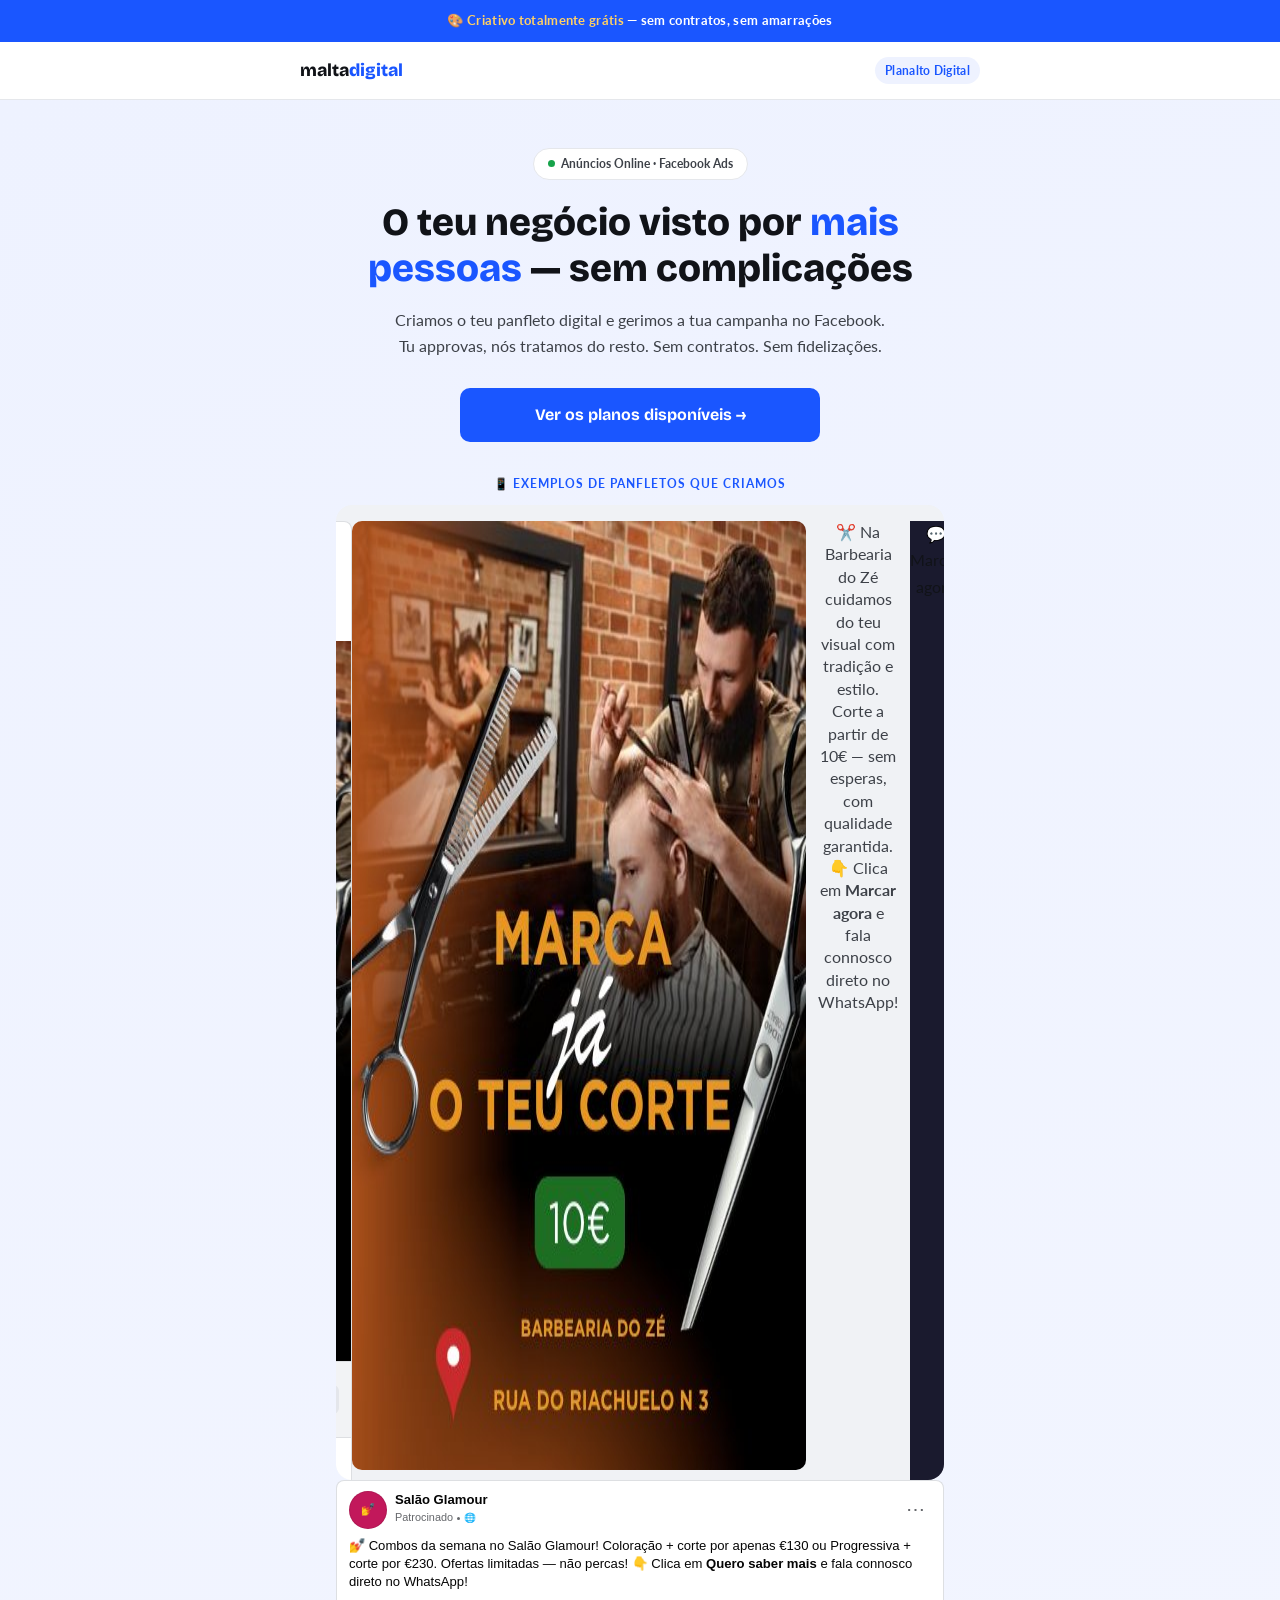
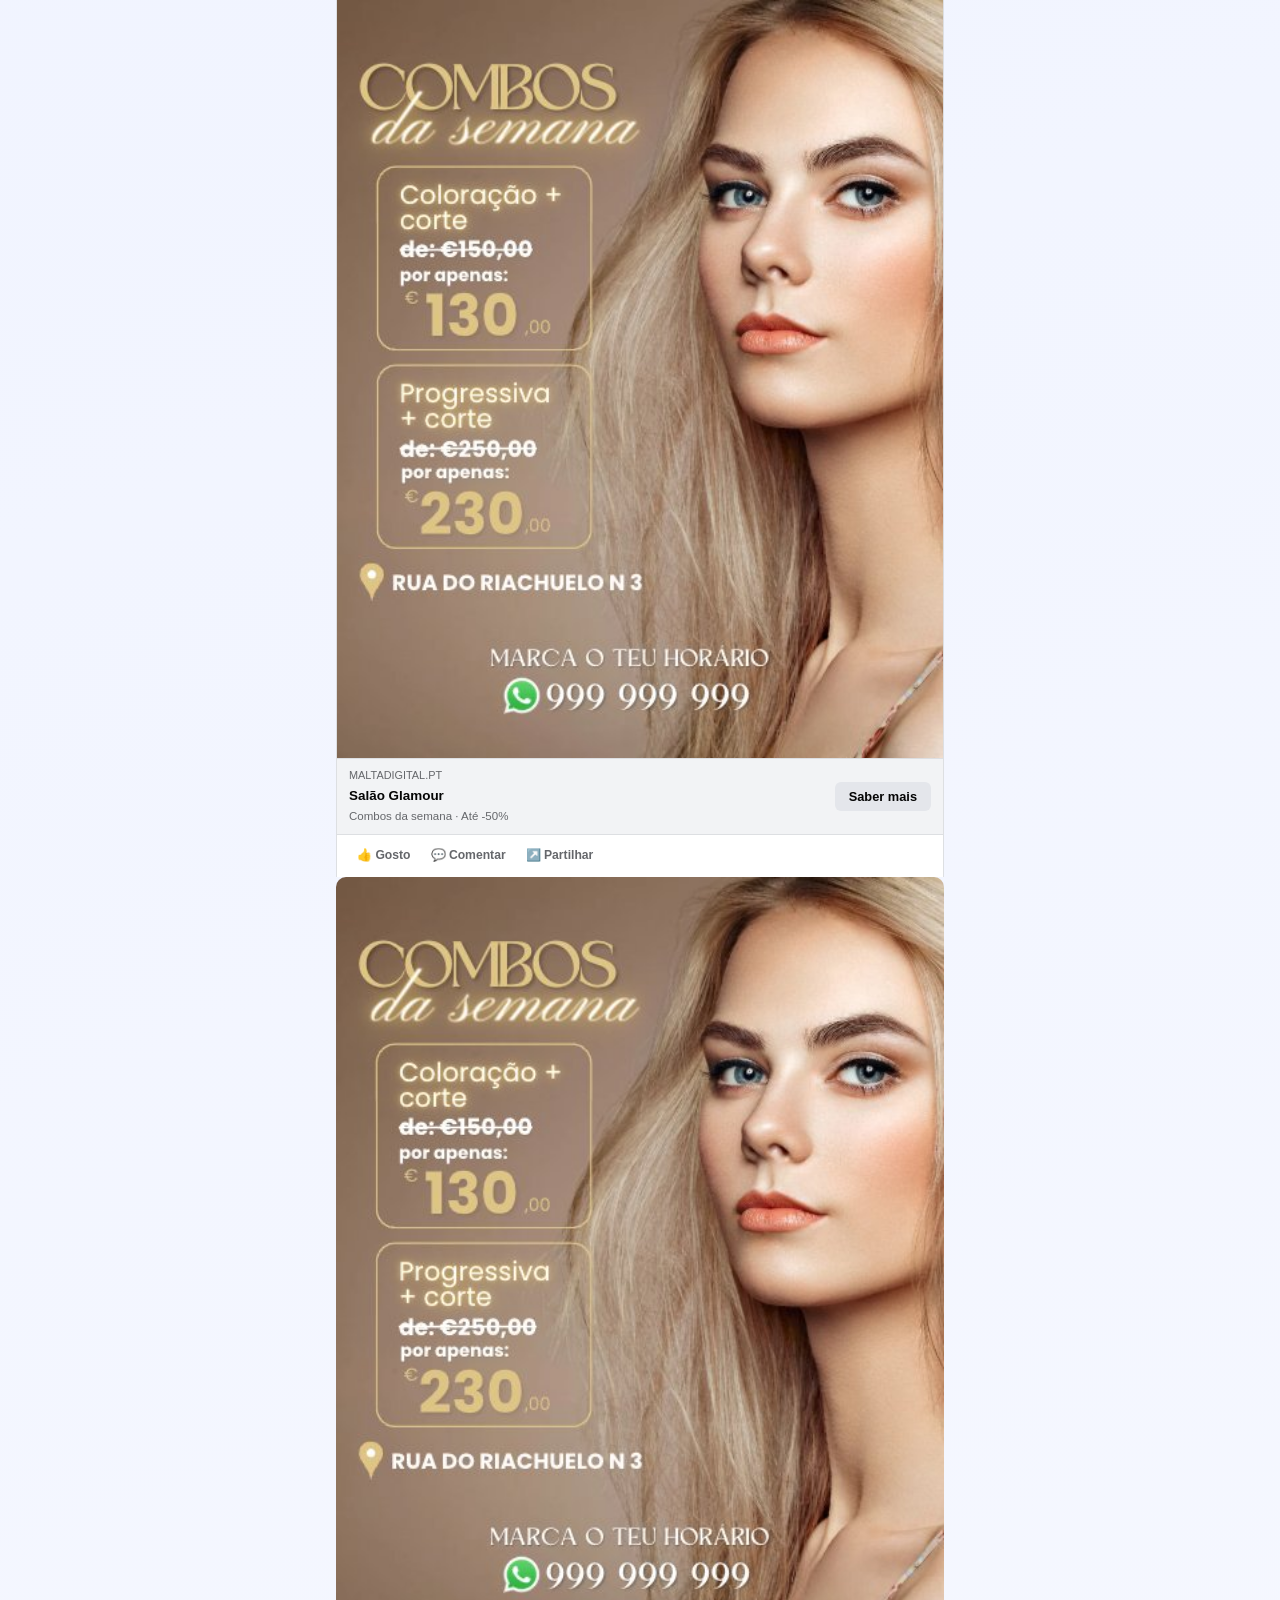
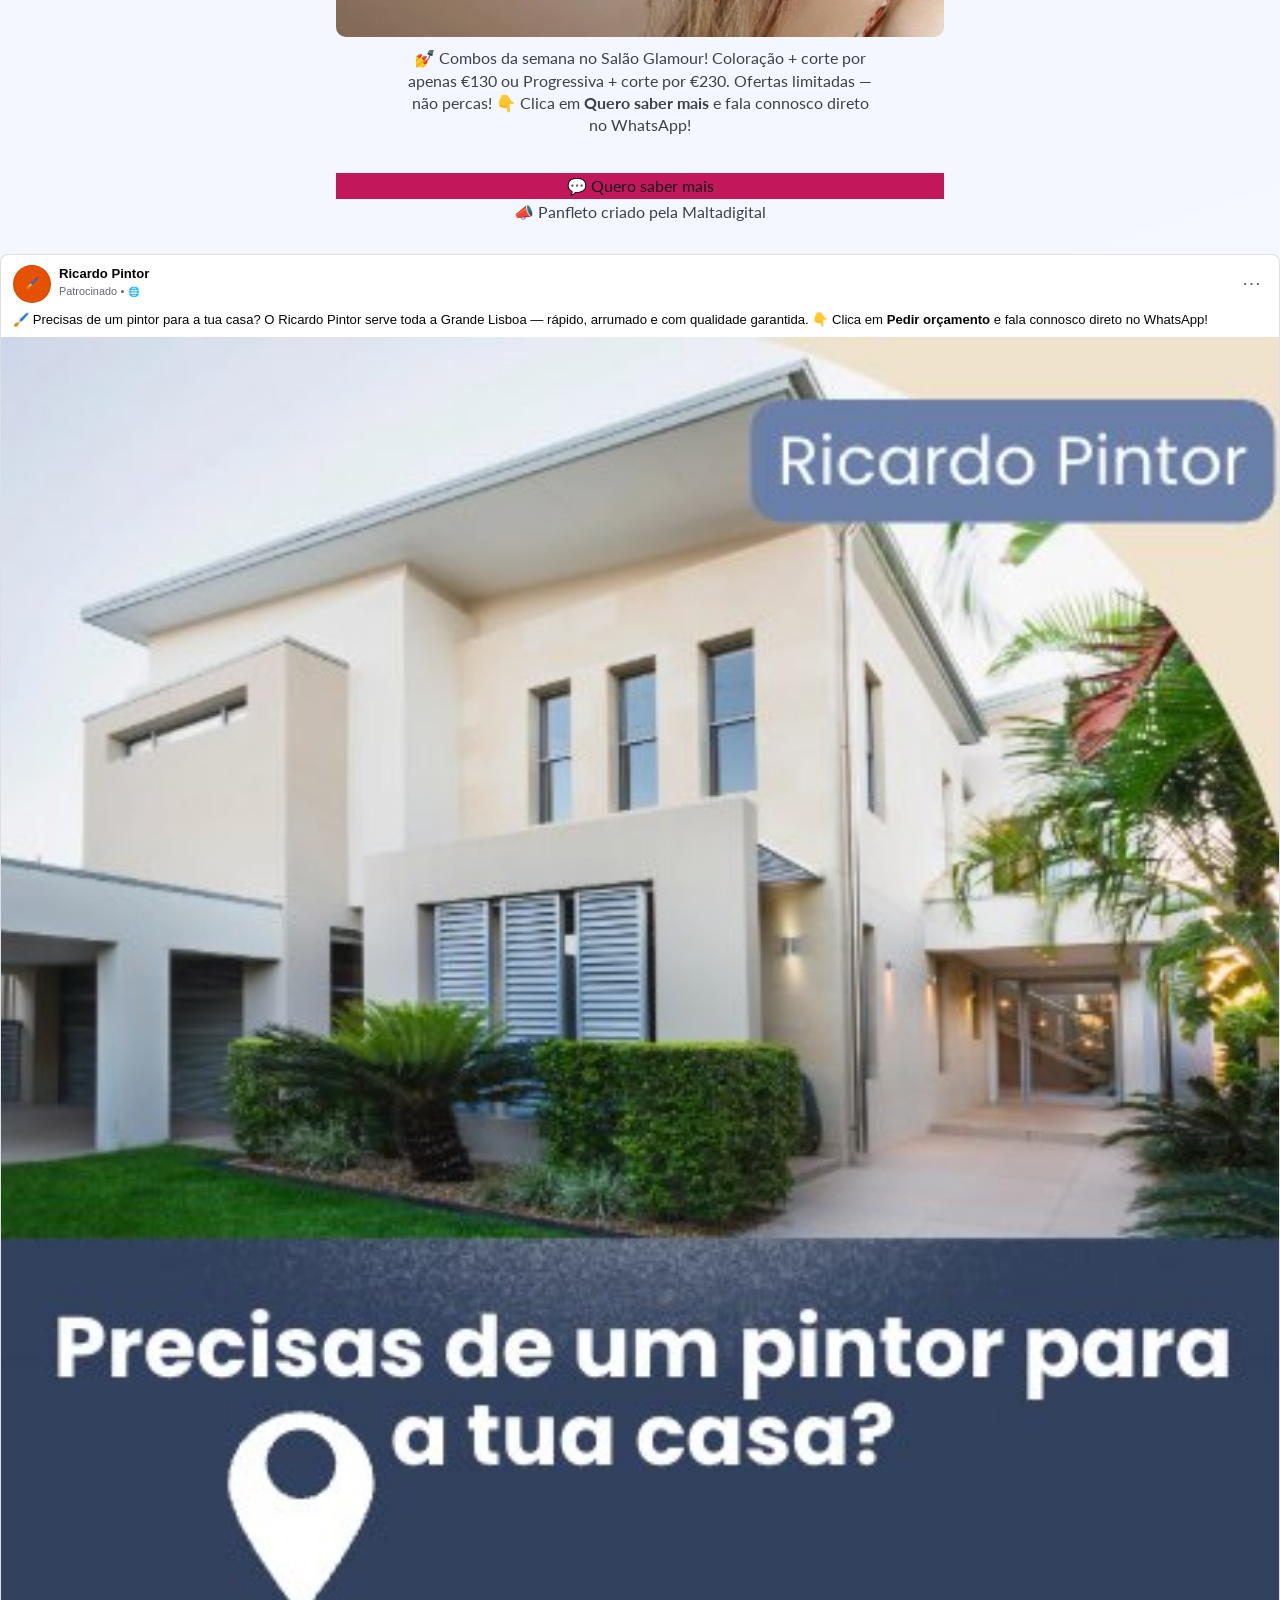
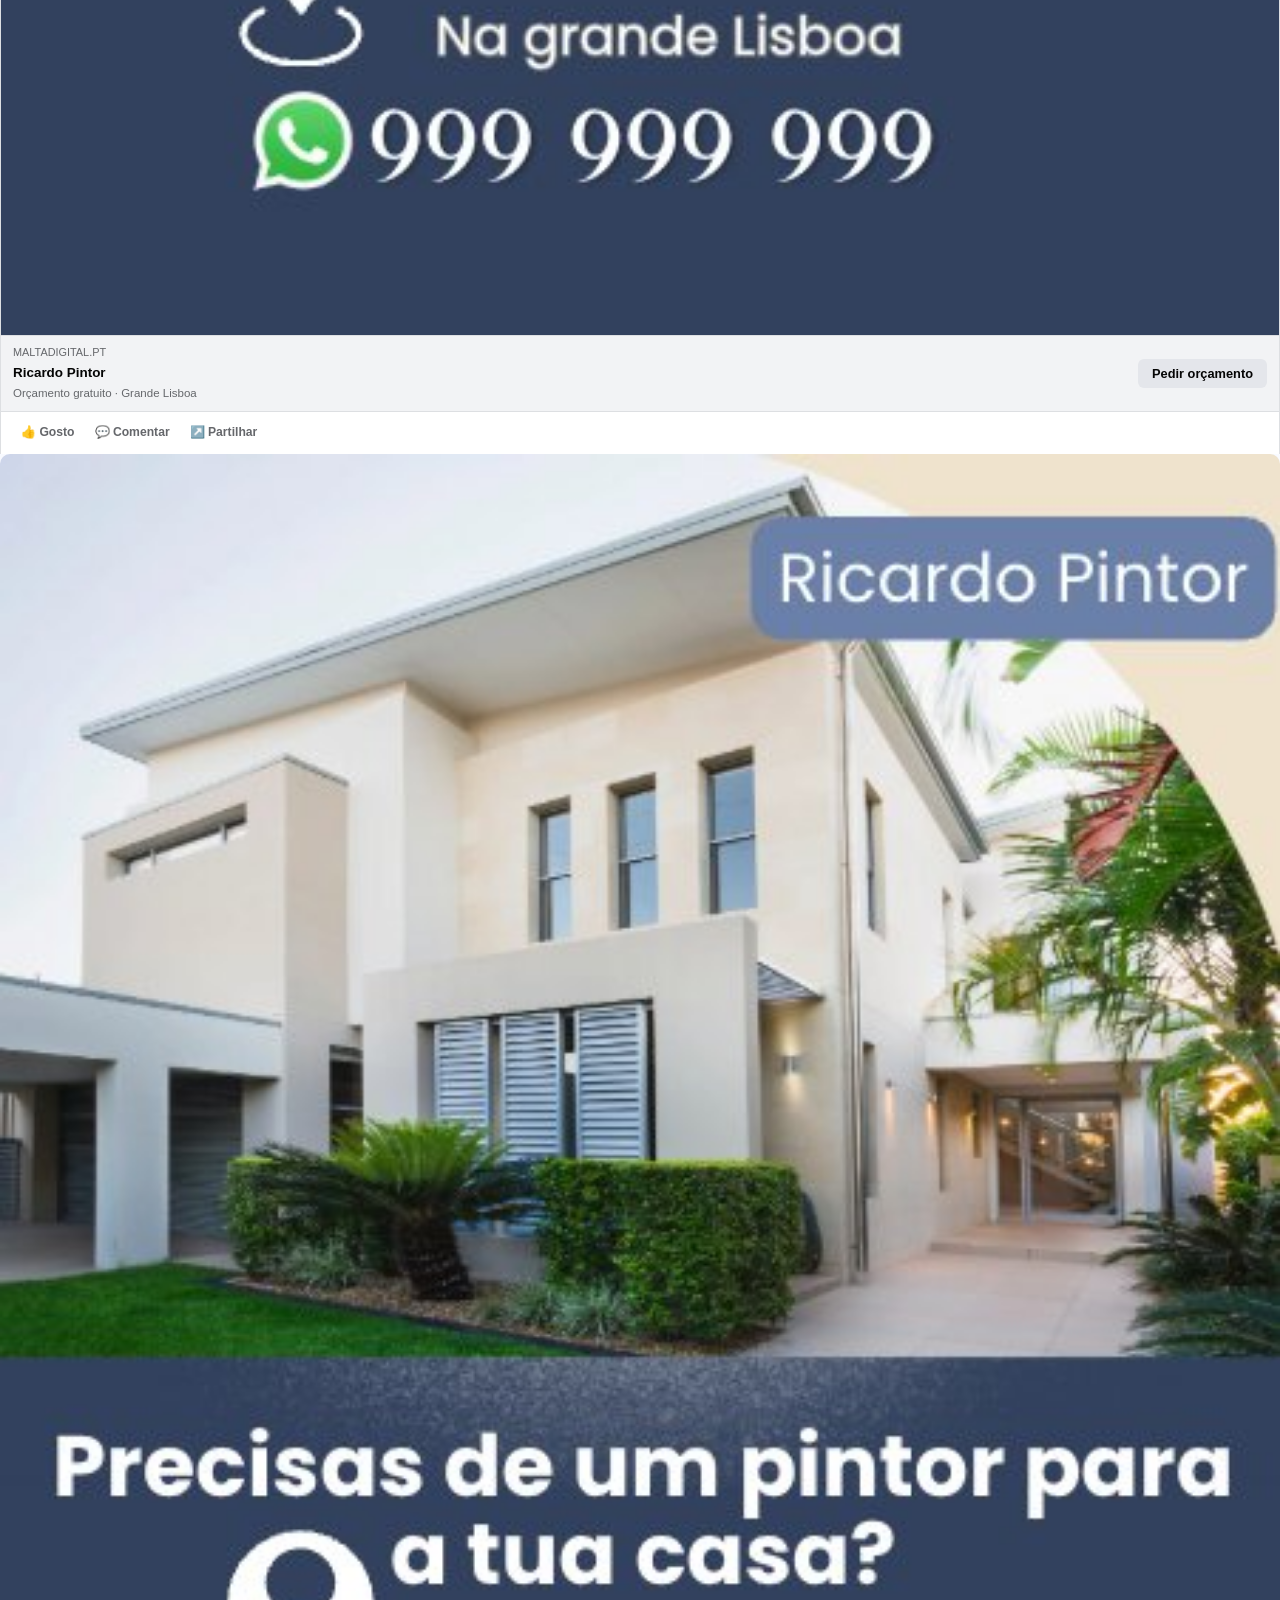
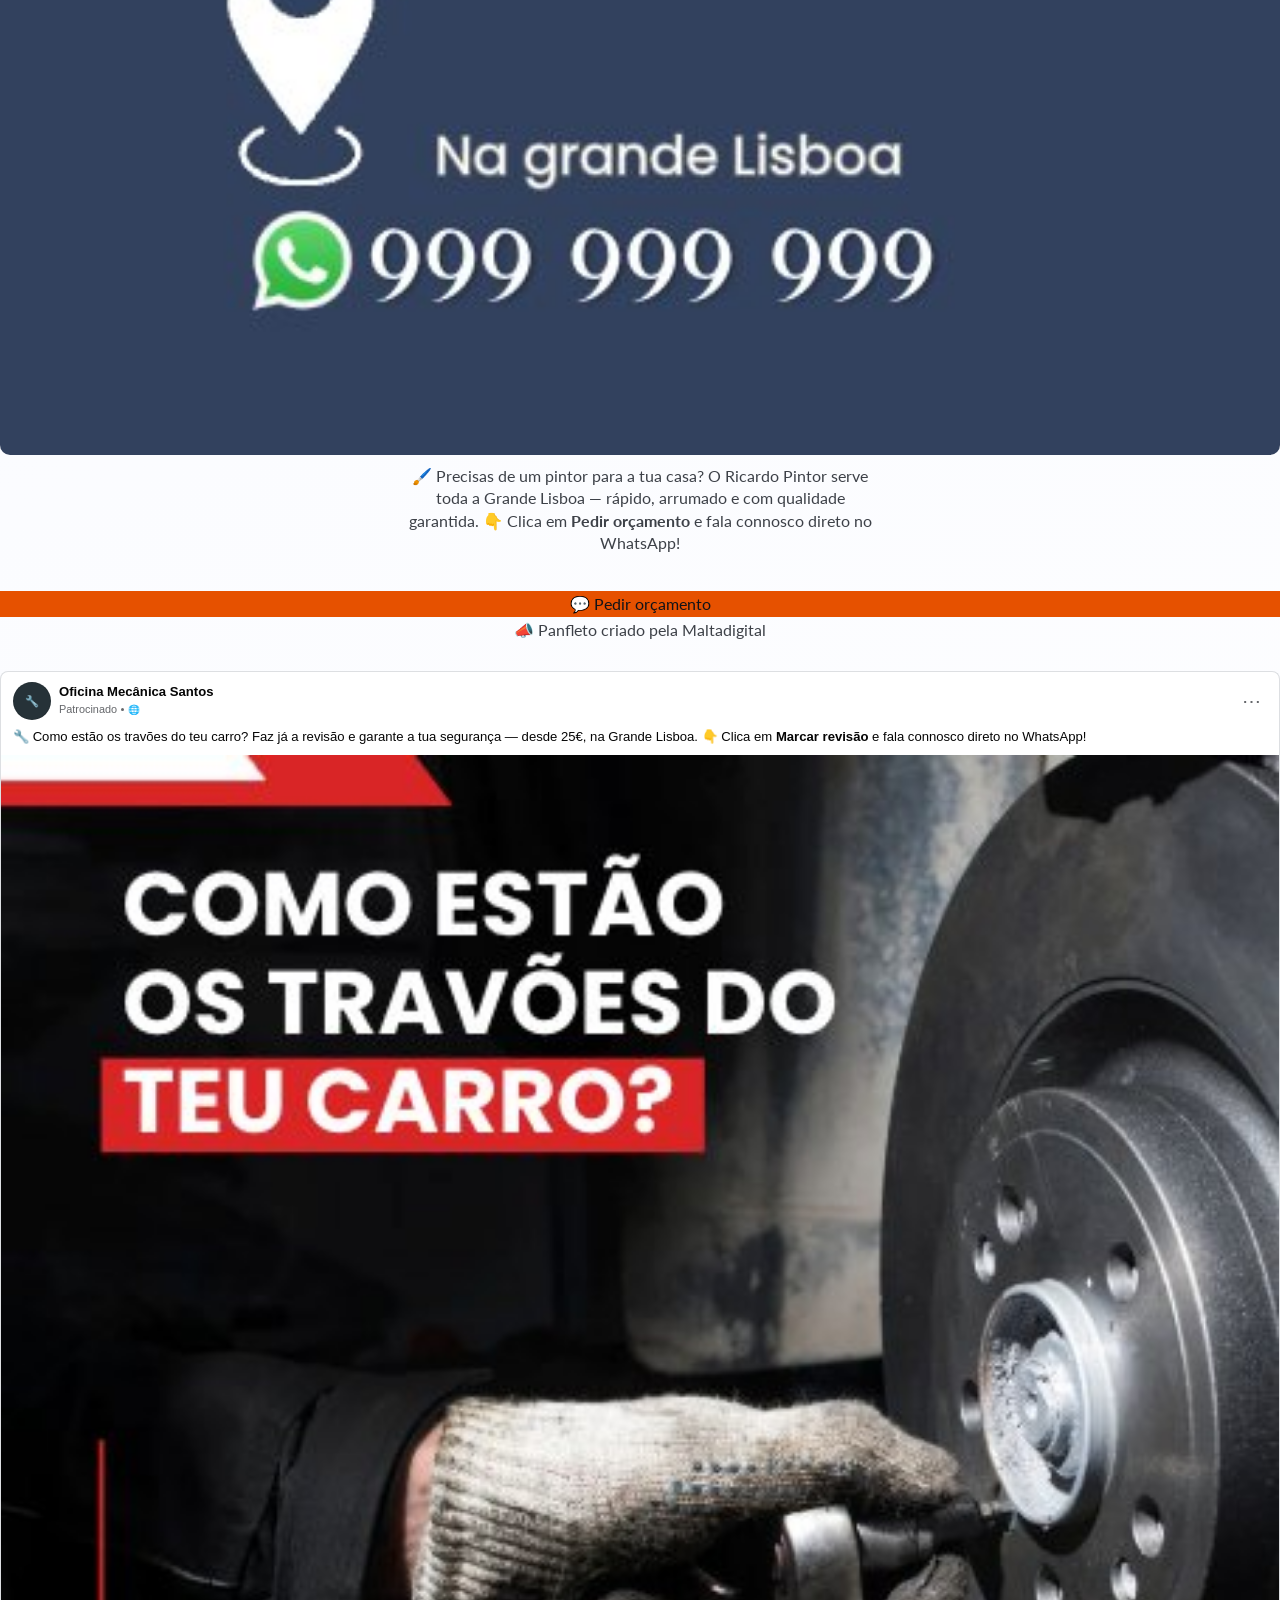
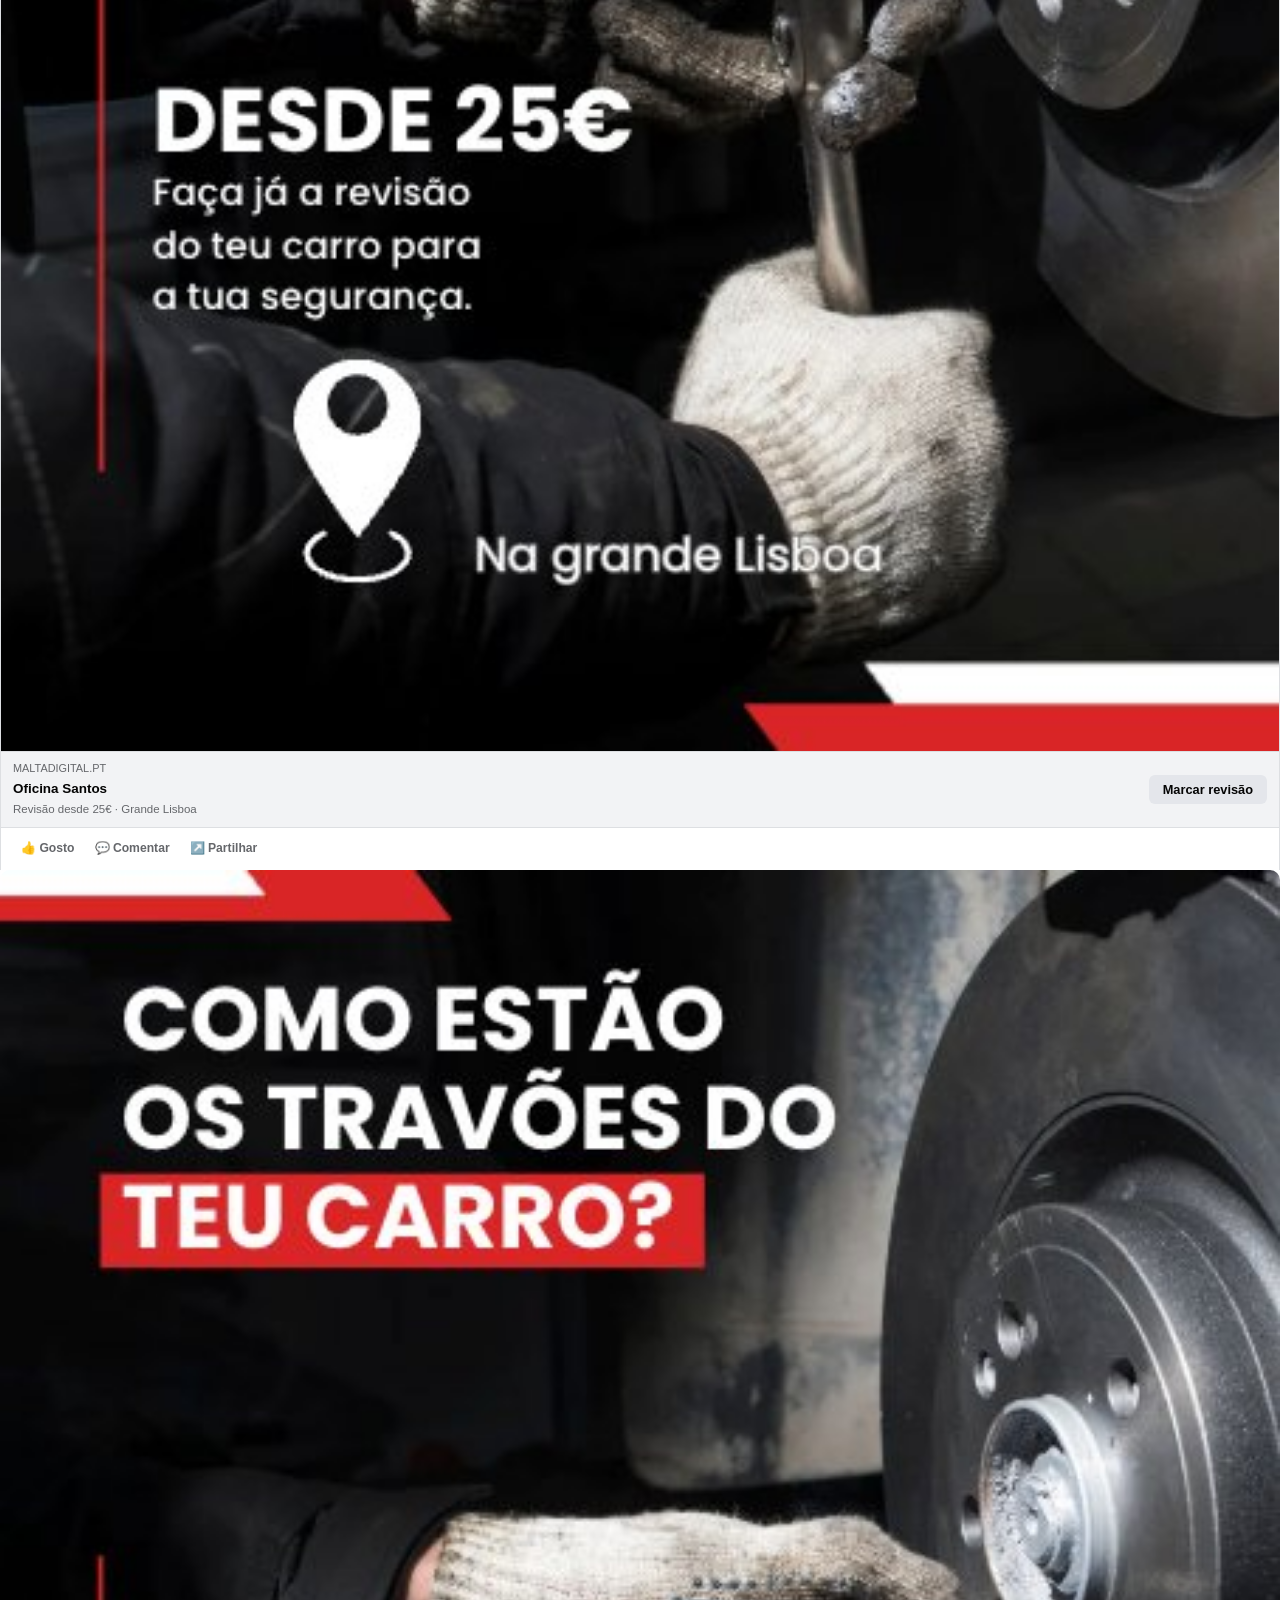
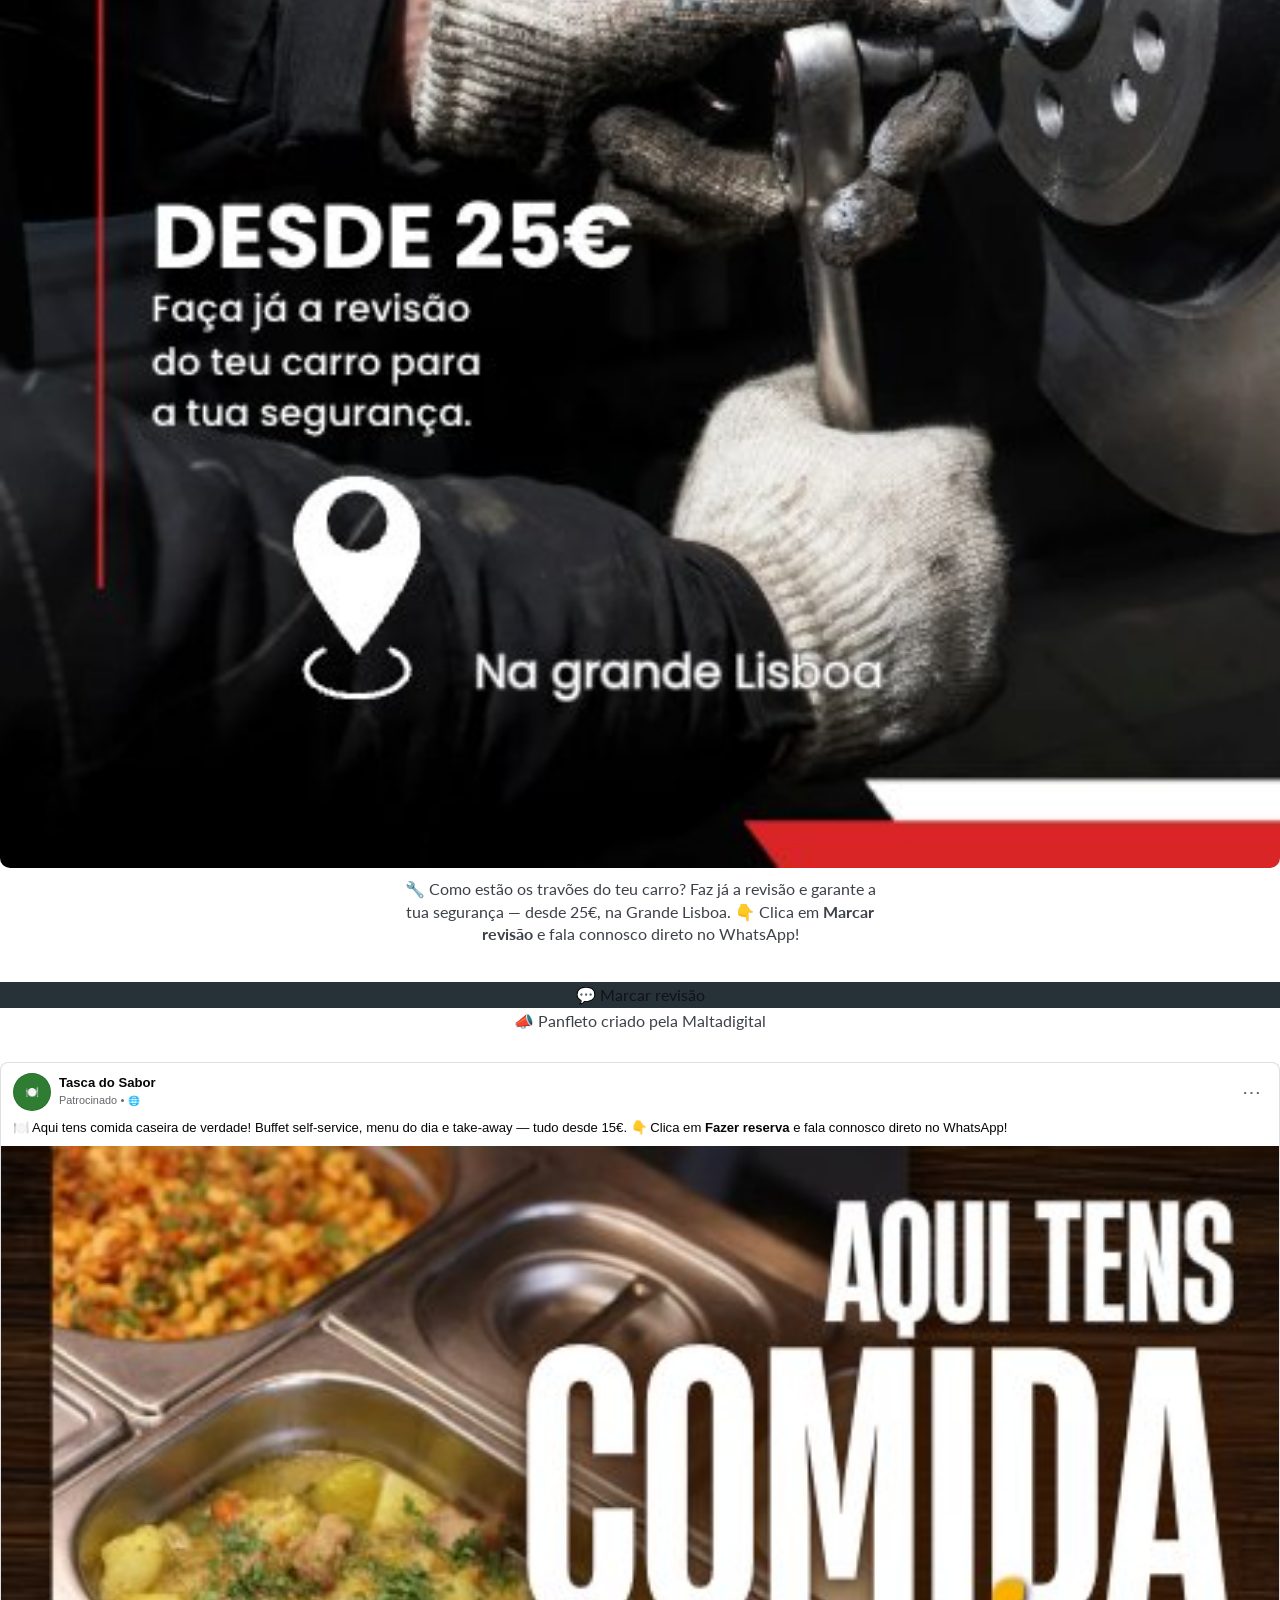
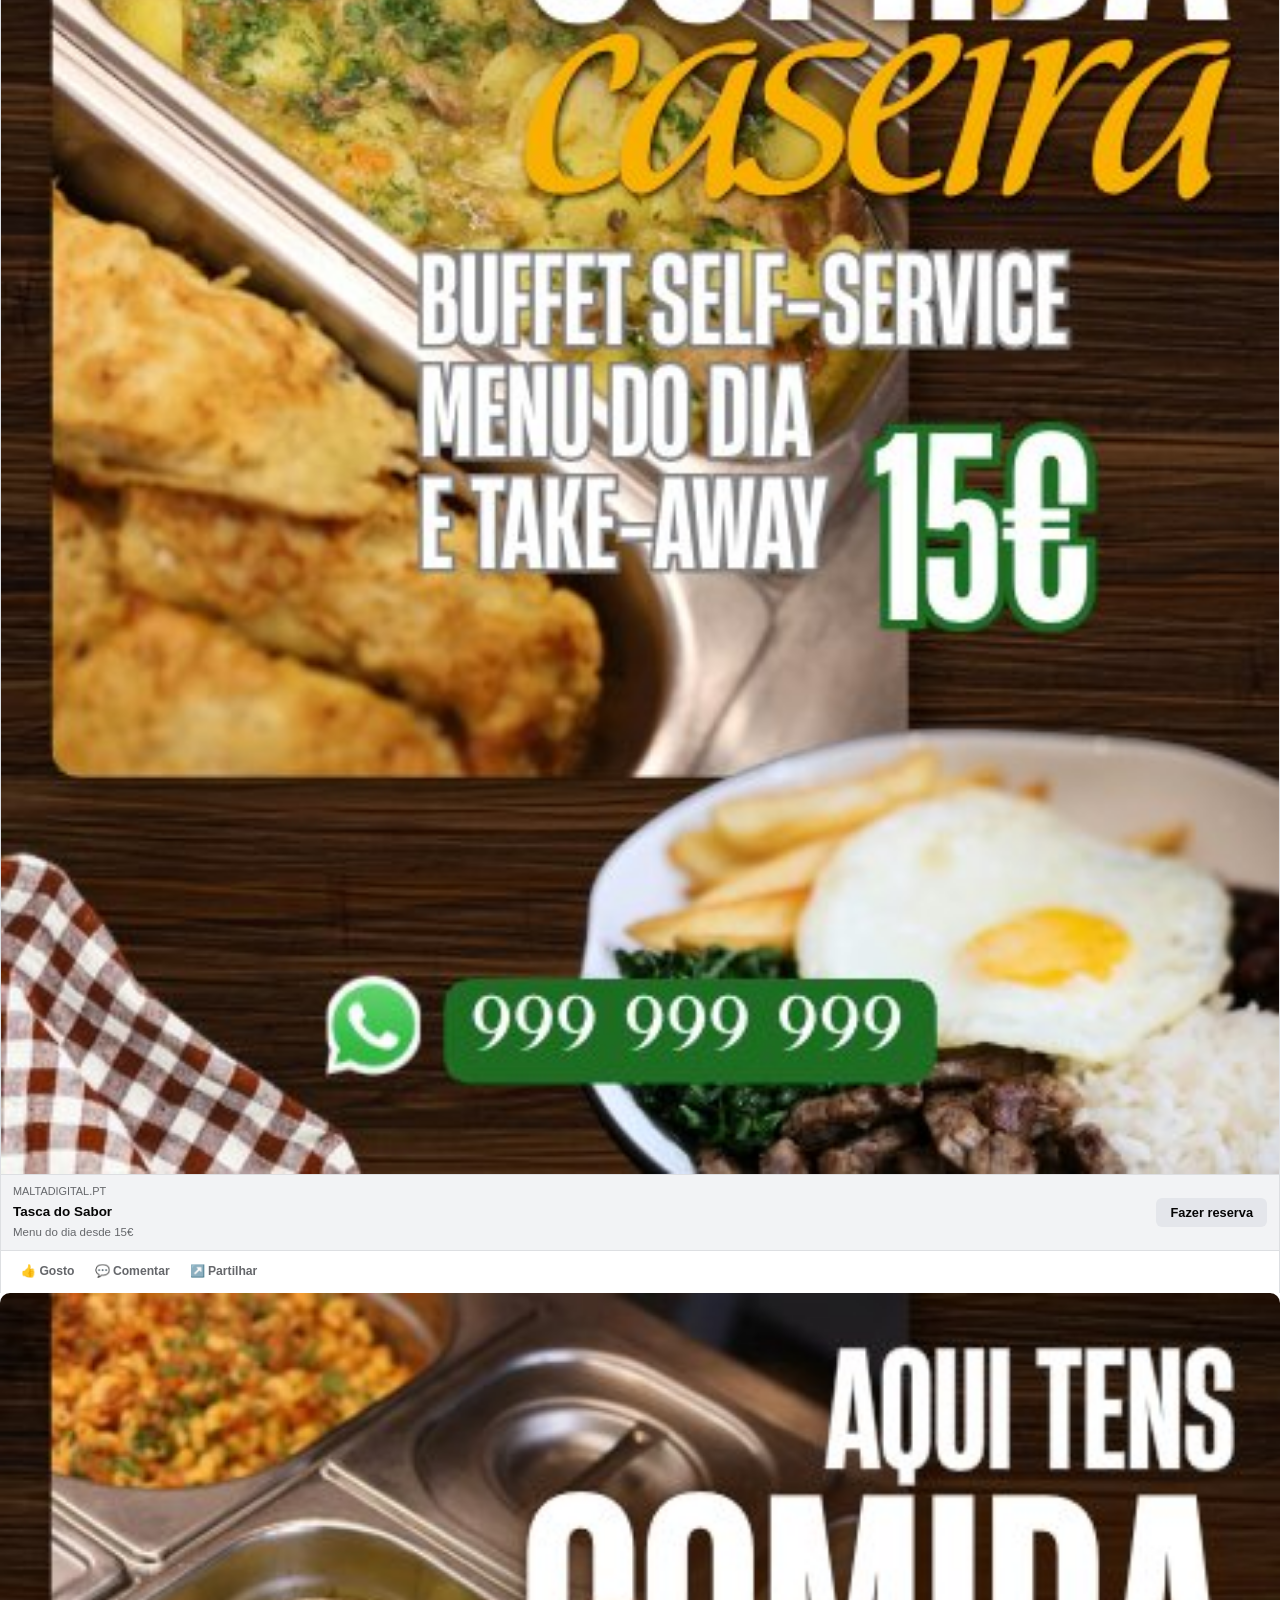
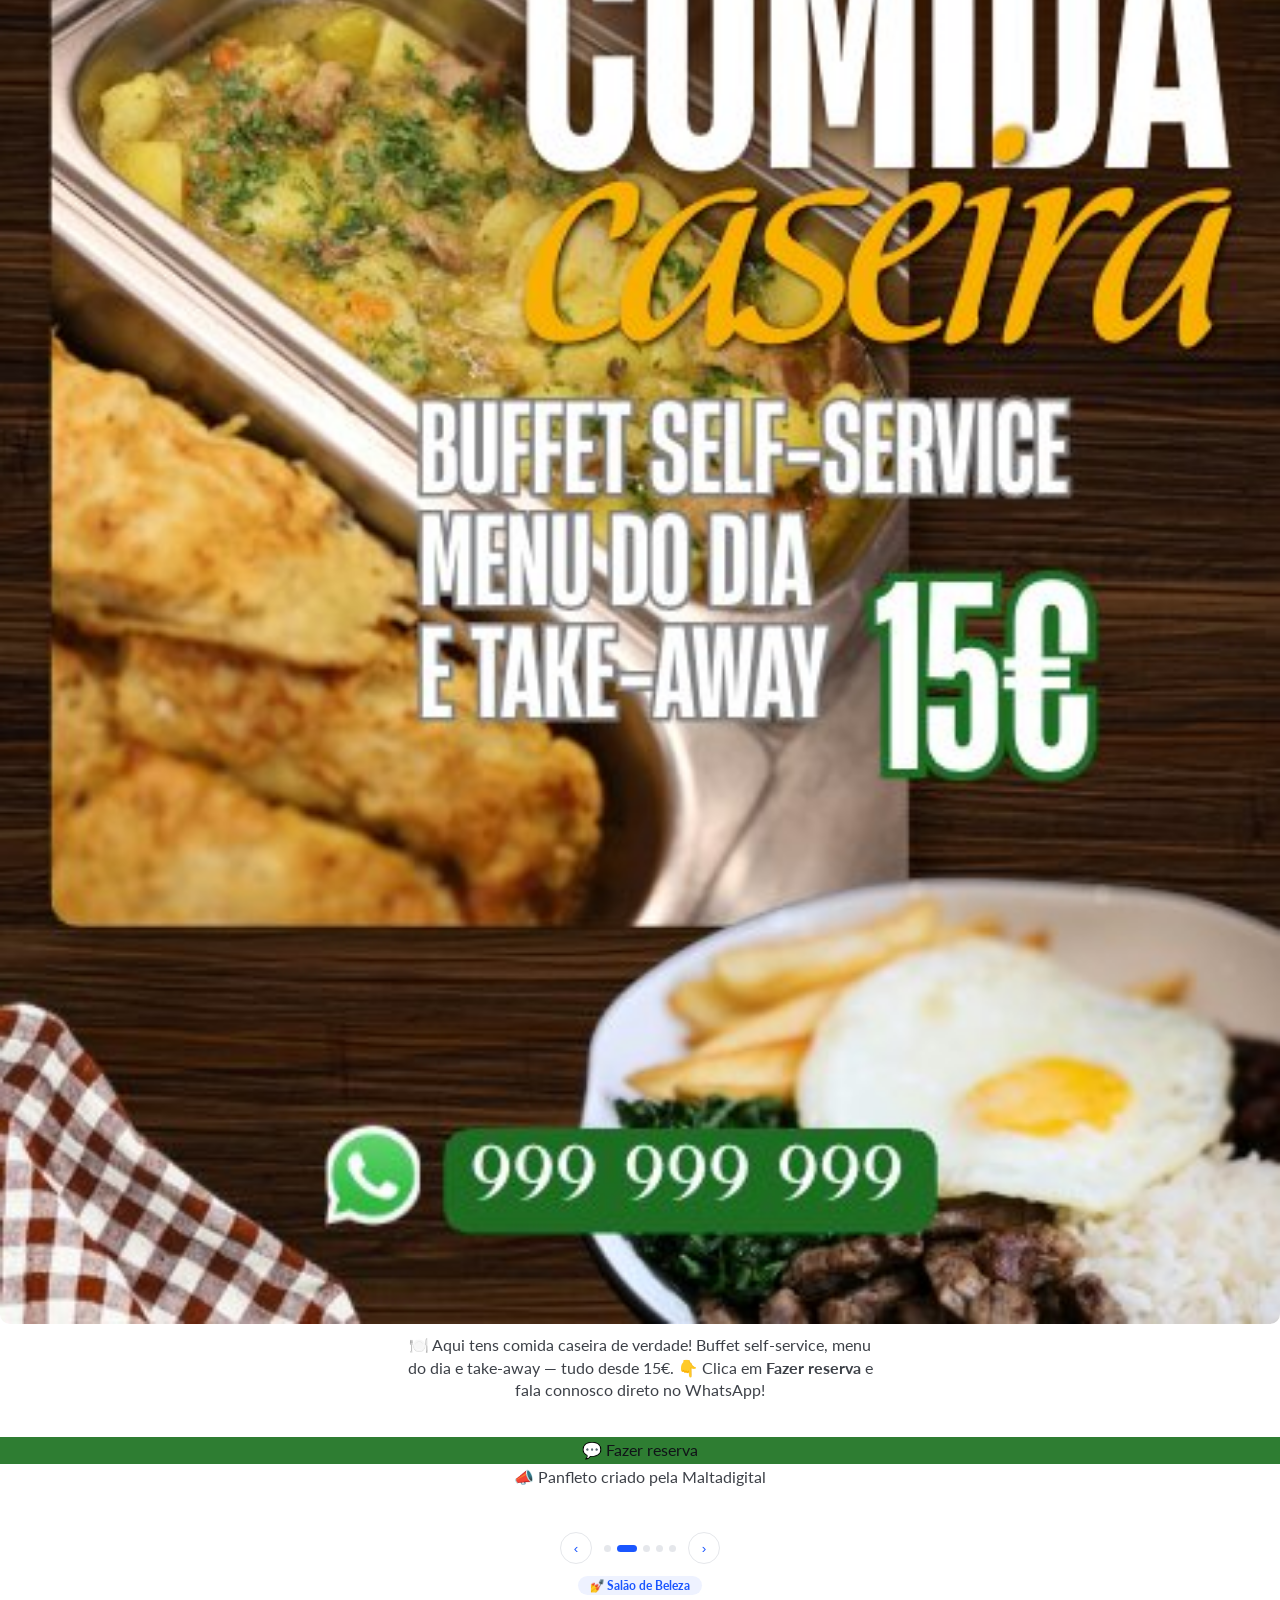
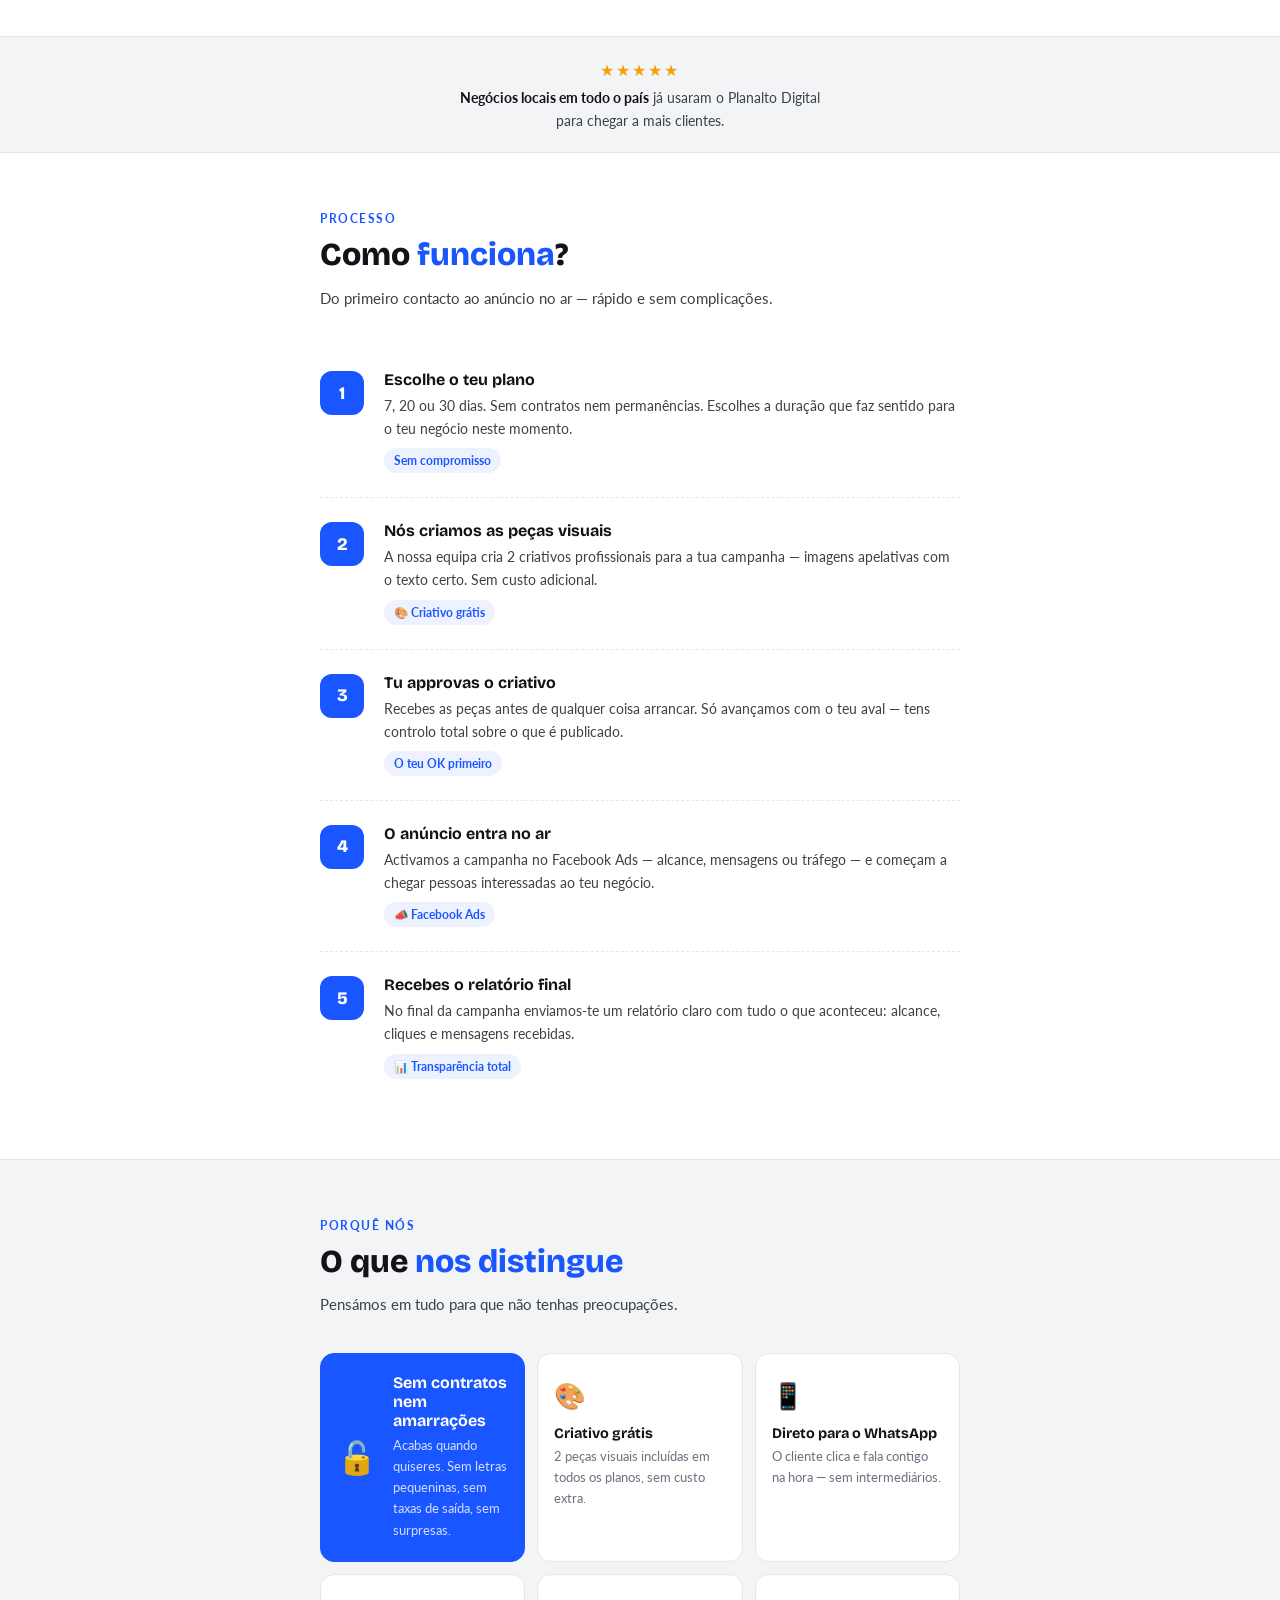
==== index.html @ ba332e09 "Redesenhar carrossel com formato real Meta/Facebook" ====
<!DOCTYPE html>
<html lang="pt-PT">
<head>
  <meta charset="UTF-8"/>
  <link rel="icon" type="image/svg+xml" href="[data-uri]"/>
  <meta name="viewport" content="width=device-width, initial-scale=1.0"/>
  <title>Panfleto Digital — Anúncios Online para o teu Negócio</title>
  <link href="https://fonts.googleapis.com/css2?family=Bricolage+Grotesque:opsz,wght@12..96,400;12..96,600;12..96,700;12..96,800&family=Lato:wght@300;400;700&display=swap" rel="stylesheet"/>
  <style>
    :root {
      --azul:       #1A56FF;
      --azul-dark:  #0D3BCC;
      --azul-light: #EEF2FF;
      --laranja:    #FF6B2B;
      --preto:      #111318;
      --cinza-esc:  #3D4148;
      --cinza:      #6B7280;
      --cinza-claro:#F3F4F6;
      --branco:     #FFFFFF;
      --verde:      #16A34A;
      --borda:      #E5E7EB;
    }

    *, *::before, *::after { box-sizing: border-box; margin: 0; padding: 0; }
    html { scroll-behavior: smooth; }

    body {
      font-family: 'Lato', sans-serif;
      color: var(--preto);
      background: var(--branco);
      font-size: 16px;
      line-height: 1.65;
      overflow-x: hidden;
    }

    h1,h2,h3,h4 {
      font-family: 'Bricolage Grotesque', sans-serif;
      line-height: 1.18;
    }

    a { text-decoration: none; color: inherit; }
    img { max-width: 100%; display: block; }

    .container {
      max-width: 680px;
      margin: 0 auto;
      padding: 0 20px;
    }

    /* ── BUTTONS ── */
    .btn {
      display: inline-flex; align-items: center; justify-content: center; gap: 8px;
      padding: 14px 28px; border-radius: 10px;
      font-family: 'Bricolage Grotesque', sans-serif;
      font-weight: 700; font-size: 1rem;
      cursor: pointer; border: none; transition: all .22s;
      width: 100%;
    }
    .btn-azul { background: var(--azul); color: #fff; }
    .btn-azul:hover { background: var(--azul-dark); transform: translateY(-2px); box-shadow: 0 8px 20px rgba(26,86,255,.28); }
    .btn-verde { background: #25D366; color: #fff; }
    .btn-verde:hover { background: #1ebe5b; transform: translateY(-2px); box-shadow: 0 8px 20px rgba(37,211,102,.3); }
    .btn-outline { background: transparent; color: var(--azul); border: 2px solid var(--azul); }
    .btn-outline:hover { background: var(--azul-light); }

    /* ── TOP BAR ── */
    .topbar {
      background: var(--azul);
      color: #fff;
      text-align: center;
      padding: 10px 20px;
      font-size: .82rem;
      font-weight: 700;
      letter-spacing: .3px;
    }
    .topbar span { color: #FFD166; }

    /* ── NAV ── */
    nav {
      background: #fff;
      border-bottom: 1px solid var(--borda);
      padding: 14px 20px;
      position: sticky; top: 0; z-index: 100;
    }
    nav .inner {
      max-width: 680px; margin: 0 auto;
      display: flex; align-items: center; justify-content: space-between;
    }
    .logo {
      font-family: 'Bricolage Grotesque', sans-serif;
      font-weight: 800; font-size: 1.1rem; color: var(--preto);
    }
    .logo span { color: var(--azul); }
    .nav-tag {
      background: var(--azul-light); color: var(--azul);
      font-size: .72rem; font-weight: 700;
      padding: 4px 10px; border-radius: 100px;
      letter-spacing: .3px;
    }

    /* ════════════════════════════
       HERO
    ════════════════════════════ */
    #hero {
      background: linear-gradient(160deg, #EEF2FF 0%, #fff 60%);
      padding: 48px 0 40px;
      text-align: center;
      border-bottom: 1px solid var(--borda);
    }
    .hero-badge {
      display: inline-flex; align-items: center; gap: 6px;
      background: #fff; border: 1.5px solid var(--borda);
      border-radius: 100px; padding: 5px 14px;
      font-size: .78rem; font-weight: 700; color: var(--cinza-esc);
      margin-bottom: 20px;
    }
    .hero-badge .dot { width: 7px; height: 7px; border-radius: 50%; background: var(--verde); }

    #hero h1 {
      font-size: clamp(1.75rem, 6vw, 2.4rem);
      font-weight: 800;
      color: var(--preto);
      margin-bottom: 16px;
      padding: 0 4px;
    }
    #hero h1 em { color: var(--azul); font-style: normal; }

    #hero p {
      font-size: 1rem; color: var(--cinza-esc);
      max-width: 500px; margin: 0 auto 28px;
    }

    .hero-cta { max-width: 360px; margin: 0 auto 32px; }

    /* ── CARROSSEL DE PANFLETOS ── */
    .carousel-wrap { margin: 0 16px; position: relative; }
    .carousel-label {
      font-size: .72rem; font-weight: 700; color: var(--azul);
      letter-spacing: 1px; text-transform: uppercase;
      margin-bottom: 12px; text-align: center;
    }
    .carousel-track-outer {
      overflow: hidden; border-radius: 16px;
      background: #f0f2f5; padding: 16px 16px 0;
    }
    .carousel-track { display: flex; transition: transform .42s cubic-bezier(.4,0,.2,1); }
    .carousel-slide { flex: 0 0 100%; min-width: 0; }

    /* card estilo Facebook real */
    .panfleto {
      background: #fff;
      border-radius: 8px 8px 0 0;
      border: 1px solid #dddfe2;
      border-bottom: none;
      text-align: left;
      font-family: -apple-system, BlinkMacSystemFont, 'Segoe UI', sans-serif;
    }

    /* header do post */
    .pf-header {
      display: flex; align-items: center;
      justify-content: space-between;
      padding: 10px 12px 8px;
    }
    .pf-header-left { display: flex; align-items: center; gap: 8px; }
    .pf-avatar {
      width: 38px; height: 38px; border-radius: 50%;
      display: flex; align-items: center; justify-content: center;
      color: #fff; font-size: .7rem; font-weight: 800; flex-shrink: 0;
      border: 1px solid rgba(0,0,0,.1);
    }
    .pf-name { font-size: .82rem; font-weight: 700; color: #050505; line-height: 1.2; }
    .pf-meta {
      display: flex; align-items: center; gap: 4px;
      font-size: .68rem; color: #65676b; margin-top: 1px;
    }
    .pf-meta .globe { font-size: .6rem; }
    .pf-sponsored-dot {
      width: 3px; height: 3px; border-radius: 50%;
      background: #65676b; display: inline-block;
    }
    .pf-dots {
      color: #65676b; font-size: 1.2rem; line-height: 1;
      padding: 4px 6px; cursor: pointer;
    }

    /* copy */
    .pf-copy {
      font-size: .82rem; color: #050505;
      padding: 0 12px 8px; line-height: 1.4;
    }

    /* imagem */
    .panfleto img {
      width: 100%; display: block;
      margin-bottom: 0;
      border-radius: 0;
    }

    /* rodapé do anúncio */
    .pf-footer {
      border-top: 1px solid #dddfe2;
      padding: 8px 12px;
      display: flex; align-items: center; justify-content: space-between;
      background: #f2f3f5;
    }
    .pf-footer-info { flex: 1; }
    .pf-footer-domain { font-size: .68rem; color: #65676b; text-transform: uppercase; }
    .pf-footer-title { font-size: .84rem; font-weight: 700; color: #050505; }
    .pf-footer-desc { font-size: .72rem; color: #65676b; }
    .pf-cta-btn {
      background: #e4e6eb; color: #050505;
      border: none; border-radius: 6px;
      padding: 7px 14px; font-size: .8rem; font-weight: 700;
      cursor: pointer; white-space: nowrap; flex-shrink: 0;
      font-family: -apple-system, BlinkMacSystemFont, 'Segoe UI', sans-serif;
    }

    /* reacções */
    .pf-reactions {
      padding: 6px 12px 8px;
      display: flex; align-items: center; justify-content: space-between;
      border-top: 1px solid #dddfe2;
    }
    .pf-react-btns { display: flex; gap: 4px; }
    .pf-react-btn {
      display: flex; align-items: center; gap: 4px;
      font-size: .76rem; color: #65676b; font-weight: 600;
      padding: 4px 8px; border-radius: 4px; cursor: pointer;
    }

    .carousel-controls {
      display: flex; align-items: center; justify-content: center;
      gap: 12px; padding: 14px 0 4px;
    }
    .car-btn {
      width: 32px; height: 32px; border-radius: 50%;
      background: #fff; border: 1.5px solid var(--borda);
      display: flex; align-items: center; justify-content: center;
      cursor: pointer; font-size: .85rem; color: var(--azul);
      transition: all .2s;
    }
    .car-btn:hover { background: var(--azul); color: #fff; border-color: var(--azul); }
    .car-dots { display: flex; gap: 6px; }
    .car-dot {
      width: 7px; height: 7px; border-radius: 50%;
      background: var(--borda); cursor: pointer; transition: all .25s;
    }
    .car-dot.active { background: var(--azul); width: 20px; border-radius: 4px; }
    .carousel-nicho-tag { text-align: center; margin-top: 8px; font-size: .75rem; font-weight: 700; color: var(--cinza-esc); }
    .carousel-nicho-tag span { background: var(--azul-light); color: var(--azul); padding: 3px 12px; border-radius: 100px; font-size: .72rem; }

    /* ════════════════════════════
       PROVA SOCIAL RÁPIDA
    ════════════════════════════ */
    .social-proof {
      background: var(--cinza-claro);
      padding: 20px;
      text-align: center;
      border-bottom: 1px solid var(--borda);
    }
    .social-proof p { font-size: .85rem; color: var(--cinza-esc); }
    .social-proof strong { color: var(--preto); }
    .stars { color: #F59E0B; font-size: 1rem; letter-spacing: 2px; margin-bottom: 4px; }

    /* ════════════════════════════
       SECÇÕES GENÉRICAS
    ════════════════════════════ */
    section { padding: 56px 0; }
    section + section { border-top: 1px solid var(--borda); }

    .section-label {
      font-size: .72rem; font-weight: 700; letter-spacing: 1.5px;
      text-transform: uppercase; color: var(--azul);
      margin-bottom: 8px;
    }
    .section-title {
      font-size: clamp(1.5rem, 5vw, 2rem);
      font-weight: 800; margin-bottom: 12px;
    }
    .section-title em { color: var(--azul); font-style: normal; }
    .section-sub { font-size: .95rem; color: var(--cinza-esc); margin-bottom: 36px; }

    /* ════════════════════════════
       COMO FUNCIONA
    ════════════════════════════ */
    #como { background: #fff; }

    .steps { display: flex; flex-direction: column; gap: 0; }

    .step {
      display: flex; gap: 20px; align-items: flex-start;
      padding: 24px 0;
      border-bottom: 1px dashed var(--borda);
      opacity: 0; transform: translateX(-20px);
      transition: all .5s ease;
    }
    .step.visible { opacity: 1; transform: translateX(0); }
    .step:last-child { border-bottom: none; }

    .step-num {
      width: 44px; height: 44px; flex-shrink: 0;
      border-radius: 12px; background: var(--azul);
      color: #fff; font-family: 'Bricolage Grotesque', sans-serif;
      font-weight: 800; font-size: 1.1rem;
      display: flex; align-items: center; justify-content: center;
    }
    .step-body h3 { font-size: 1rem; font-weight: 700; margin-bottom: 4px; }
    .step-body p { font-size: .88rem; color: var(--cinza-esc); }
    .step-tag {
      display: inline-block; margin-top: 8px;
      background: var(--azul-light); color: var(--azul);
      font-size: .72rem; font-weight: 700; padding: 3px 10px; border-radius: 100px;
    }

    /* ════════════════════════════
       VANTAGENS
    ════════════════════════════ */
    #vantagens { background: var(--cinza-claro); }

    .vantagens-grid {
      display: grid;
      grid-template-columns: 1fr 1fr;
      gap: 12px;
    }
    .vantagem {
      background: #fff;
      border: 1px solid var(--borda);
      border-radius: 14px;
      padding: 20px 16px;
      opacity: 0; transform: translateY(16px);
      transition: all .45s ease;
    }
    .vantagem.visible { opacity: 1; transform: translateY(0); }
    .vantagem .icon { font-size: 1.6rem; margin-bottom: 8px; }
    .vantagem h3 { font-size: .9rem; font-weight: 700; margin-bottom: 4px; }
    .vantagem p { font-size: .8rem; color: var(--cinza); }

    .vantagem.destaque {
      grid-column: 1 / -1;
      background: var(--azul);
      color: #fff; border-color: var(--azul);
      display: flex; align-items: center; gap: 16px;
    }
    .vantagem.destaque .icon { font-size: 2rem; margin: 0; }
    .vantagem.destaque h3 { color: #fff; font-size: 1rem; }
    .vantagem.destaque p { color: rgba(255,255,255,.8); }

    /* ════════════════════════════
       PLANOS
    ════════════════════════════ */
    #planos { background: #fff; }

    .planos-list { display: flex; flex-direction: column; gap: 16px; }

    .plano {
      border: 2px solid var(--borda);
      border-radius: 16px;
      padding: 24px 20px;
      position: relative;
      transition: border-color .25s, transform .25s;
      opacity: 0; transform: translateY(20px);
      transition: opacity .45s ease, transform .45s ease, border-color .25s;
    }
    .plano.visible { opacity: 1; transform: translateY(0); }
    .plano:hover { border-color: var(--azul); transform: translateY(-3px); }
    .plano.popular { border-color: var(--azul); }

    .plano-popular-tag {
      position: absolute; top: -13px; left: 20px;
      background: var(--laranja); color: #fff;
      font-family: 'Bricolage Grotesque', sans-serif;
      font-size: .72rem; font-weight: 800;
      padding: 4px 14px; border-radius: 100px;
      letter-spacing: .5px; text-transform: uppercase;
    }
    .plano-header { display: flex; justify-content: space-between; align-items: flex-start; margin-bottom: 16px; }
    .plano-dias {
      font-size: .75rem; font-weight: 700; color: var(--azul);
      text-transform: uppercase; letter-spacing: 1px; margin-bottom: 4px;
    }
    .plano-nome { font-size: 1.2rem; font-weight: 800; }
    .plano-preco {
      text-align: right;
    }
    .plano-preco .valor {
      font-family: 'Bricolage Grotesque', sans-serif;
      font-size: 1.8rem; font-weight: 800; color: var(--preto);
      line-height: 1;
    }
    .plano-preco .moeda { font-size: 1rem; vertical-align: top; margin-top: 4px; display: inline-block; }
    .plano-preco .periodo { font-size: .75rem; color: var(--cinza); display: block; }

    .plano-desc { font-size: .84rem; color: var(--cinza-esc); margin-bottom: 16px; }

    .plano-itens { list-style: none; display: flex; flex-direction: column; gap: 9px; margin-bottom: 20px; }
    .plano-itens li { display: flex; gap: 8px; font-size: .85rem; color: var(--cinza-esc); align-items: flex-start; }
    .plano-itens li .ck { color: var(--verde); font-size: .9rem; flex-shrink: 0; margin-top: 2px; }

    .plano-nota {
      background: var(--azul-light);
      border-radius: 8px; padding: 10px 14px;
      font-size: .78rem; color: var(--azul); font-weight: 600;
      margin-bottom: 20px;
    }

    /* ════════════════════════════
       SOBRE NÓS
    ════════════════════════════ */
    #sobre { background: var(--cinza-claro); }

    .sobre-card {
      background: #fff; border-radius: 16px;
      padding: 28px 22px; border: 1px solid var(--borda);
    }
    .sobre-card p { font-size: .92rem; color: var(--cinza-esc); margin-bottom: 14px; }
    .sobre-card p:last-of-type { margin-bottom: 0; }
    .sobre-highlight {
      background: var(--azul); color: #fff;
      border-radius: 12px; padding: 18px 20px; margin-top: 20px;
      font-size: .9rem;
    }
    .sobre-highlight strong { display: block; font-size: 1rem; margin-bottom: 4px; }

    /* ════════════════════════════
       TESTEMUNHOS
    ════════════════════════════ */
    #testemunhos { background: #fff; }

    .testemunhos-list { display: flex; flex-direction: column; gap: 14px; }
    .testemunho {
      background: var(--cinza-claro);
      border-radius: 14px; padding: 20px;
      border-left: 4px solid var(--azul);
    }
    .testemunho .stars { font-size: .85rem; margin-bottom: 8px; }
    .testemunho p { font-size: .88rem; color: var(--cinza-esc); margin-bottom: 12px; font-style: italic; }
    .testemunho .autor { display: flex; align-items: center; gap: 10px; }
    .autor-avatar {
      width: 36px; height: 36px; border-radius: 50%;
      background: var(--azul); color: #fff;
      display: flex; align-items: center; justify-content: center;
      font-weight: 800; font-size: .8rem; flex-shrink: 0;
    }
    .autor-nome { font-size: .82rem; font-weight: 700; }
    .autor-neg { font-size: .75rem; color: var(--cinza); }

    .testemunhos-nota {
      text-align: center; margin-top: 20px;
      font-size: .8rem; color: var(--cinza);
      background: var(--cinza-claro); border-radius: 10px; padding: 12px;
    }

    /* ════════════════════════════
       FAQ
    ════════════════════════════ */
    #faq { background: var(--cinza-claro); }

    .faq-list { display: flex; flex-direction: column; gap: 10px; }
    .faq-item {
      background: #fff; border-radius: 12px;
      border: 1px solid var(--borda); overflow: hidden;
    }
    .faq-q {
      width: 100%; display: flex; justify-content: space-between; align-items: center;
      padding: 18px 18px; background: none; border: none;
      color: var(--preto); font-family: 'Bricolage Grotesque', sans-serif;
      font-size: .92rem; font-weight: 700; cursor: pointer; text-align: left; gap: 12px;
    }
    .faq-q .arr {
      width: 24px; height: 24px; border-radius: 50%;
      background: var(--azul-light); color: var(--azul);
      display: flex; align-items: center; justify-content: center;
      font-size: .85rem; flex-shrink: 0; transition: transform .3s;
    }
    .faq-q[aria-expanded="true"] .arr { transform: rotate(45deg); background: var(--azul); color: #fff; }
    .faq-a {
      max-height: 0; overflow: hidden;
      transition: max-height .35s ease, padding .3s;
      font-size: .86rem; color: var(--cinza-esc);
      padding: 0 18px;
    }
    .faq-a.open { max-height: 200px; padding: 0 18px 18px; }

    /* ════════════════════════════
       CTA FINAL
    ════════════════════════════ */
    #cta {
      background: linear-gradient(160deg, var(--azul) 0%, #0D3BCC 100%);
      padding: 56px 0;
      text-align: center;
      color: #fff;
    }
    #cta h2 { font-size: clamp(1.6rem, 5vw, 2.2rem); font-weight: 800; margin-bottom: 12px; color: #fff; }
    #cta p { color: rgba(255,255,255,.8); margin-bottom: 28px; font-size: .95rem; }
    .cta-btns { display: flex; flex-direction: column; gap: 12px; max-width: 360px; margin: 0 auto; }

    .wa-btn {
      display: inline-flex; align-items: center; justify-content: center; gap: 10px;
      background: #25D366; color: #fff;
      padding: 15px 28px; border-radius: 12px;
      font-family: 'Bricolage Grotesque', sans-serif;
      font-weight: 800; font-size: 1rem;
      transition: all .25s; width: 100%;
    }
    .wa-btn:hover { background: #1ebe5b; transform: translateY(-2px); box-shadow: 0 10px 28px rgba(0,0,0,.2); }

    .cta-garantia {
      margin-top: 20px; font-size: .8rem; color: rgba(255,255,255,.6);
    }
    .cta-garantia span { color: #FFD166; font-weight: 700; }

    /* ════════════════════════════
       FOOTER
    ════════════════════════════ */
    footer {
      background: var(--preto);
      padding: 28px 20px;
      text-align: center;
      color: rgba(255,255,255,.4);
      font-size: .78rem;
    }
    footer .logo { color: #fff; margin-bottom: 6px; display: inline-block; }

    /* ════════════════════════════
       STICKY BOTTOM CTA (mobile)
    ════════════════════════════ */
    .sticky-cta {
      position: fixed; bottom: 0; left: 0; right: 0; z-index: 200;
      background: #fff; border-top: 1px solid var(--borda);
      padding: 12px 20px;
      display: flex; gap: 10px; align-items: center;
      box-shadow: 0 -4px 20px rgba(0,0,0,.08);
    }
    .sticky-cta p { font-size: .78rem; color: var(--cinza-esc); flex: 1; line-height: 1.3; }
    .sticky-cta p strong { display: block; color: var(--preto); }
    .sticky-cta .btn { width: auto; flex-shrink: 0; padding: 12px 20px; font-size: .88rem; }

    body { padding-bottom: 74px; }

    @media (min-width: 600px) {
      .sticky-cta { display: none; }
      body { padding-bottom: 0; }
      .vantagens-grid { grid-template-columns: repeat(3, 1fr); }
      .vantagem.destaque { grid-column: auto; }
    }
  </style>
</head>
<body>

<!-- TOP BAR -->
<div class="topbar">
  🎨 <span>Criativo totalmente grátis</span> — sem contratos, sem amarrações
</div>

<!-- NAV -->
<nav>
  <div class="inner">
    <div class="logo">malta<span>digital</span></div>
    <span class="nav-tag">Planalto Digital</span>
  </div>
</nav>


<!-- ══════════ HERO ══════════ -->
<section id="hero">
  <div class="container">
    <div class="hero-badge"><span class="dot"></span> Anúncios Online · Facebook Ads</div>

    <h1>O teu negócio visto por <em>mais pessoas</em> — sem complicações</h1>

    <p>Criamos o teu panfleto digital e gerimos a tua campanha no Facebook. Tu approvas, nós tratamos do resto. Sem contratos. Sem fidelizações.</p>

    <div class="hero-cta">
      <a href="#planos" class="btn btn-azul">Ver os planos disponíveis →</a>
    </div>

    <!-- CARROSSEL DE PANFLETOS -->
    <div class="carousel-wrap">
      <div class="carousel-label">📱 Exemplos de panfletos que criamos</div>

      <div class="carousel-track-outer">
        <div class="carousel-track" id="carTrack">

          <!-- BARBEARIA -->
          <div class="carousel-slide">
            <div class="panfleto">
              <div class="pf-header">
                <div class="pf-header-left">
                  <div class="pf-avatar" style="background:#1A1A2E;">✂️</div>
                  <div>
                    <div class="pf-name">Barbearia do Zé</div>
                    <div class="pf-meta">
                      Patrocinado <span class="pf-sponsored-dot"></span>
                      <span class="globe">🌐</span>
                    </div>
                  </div>
                </div>
                <div class="pf-dots">⋯</div>
              </div>
              <div class="pf-copy">✂️ Na Barbearia do Zé cuidamos do teu visual com tradição e estilo. Corte a partir de 10€ — sem esperas, com qualidade garantida. 👇 Clica em <strong>Marcar agora</strong> e fala connosco direto no WhatsApp!</div>
              <img src="[data-uri]" alt="Barbearia do Zé" style="width:100%;display:block;"/>
              <div class="pf-footer">
                <div class="pf-footer-info">
                  <div class="pf-footer-domain">maltadigital.pt</div>
                  <div class="pf-footer-title">Barbearia do Zé</div>
                  <div class="pf-footer-desc">Marca já o teu corte · A partir de 10€</div>
                </div>
                <button class="pf-cta-btn">Marcar agora</button>
              </div>
              <div class="pf-reactions">
                <div class="pf-react-btns">
                  <div class="pf-react-btn">👍 Gosto</div>
                  <div class="pf-react-btn">💬 Comentar</div>
                  <div class="pf-react-btn">↗️ Partilhar</div>
                </div>
              </div>
            </div>
          </div>
              <img src="[data-uri]" alt="Criativo Barbearia do Zé" style="width:100%;border-radius:10px;margin-bottom:10px;display:block;"/>
              <p class="pf-copy">✂️ Na Barbearia do Zé cuidamos do teu visual com tradição e estilo. Corte a partir de 10€ — sem esperas, com qualidade garantida. 👇 Clica em <strong>Marcar agora</strong> e fala connosco direto no WhatsApp!</p>
              <div class="pf-btn" style="background:#1A1A2E;">💬 Marcar agora</div>
              <p class="pf-sponsored">📣 Panfleto criado pela Maltadigital</p>
            </div>
          </div>

          <!-- SALÃO DE BELEZA -->
          <div class="carousel-slide">
                          <div class="panfleto">
              <div class="pf-header">
                <div class="pf-header-left">
                  <div class="pf-avatar" style="background:#C2185B;">💅</div>
                  <div>
                    <div class="pf-name">Salão Glamour</div>
                    <div class="pf-meta">Patrocinado <span class="pf-sponsored-dot"></span> <span class="globe">🌐</span></div>
                  </div>
                </div>
                <div class="pf-dots">⋯</div>
              </div>
              <div class="pf-copy">💅 Combos da semana no Salão Glamour! Coloração + corte por apenas €130 ou Progressiva + corte por €230. Ofertas limitadas — não percas! 👇 Clica em <strong>Quero saber mais</strong> e fala connosco direto no WhatsApp!</div>
              <img src="[data-uri]" alt="Criativo Salão de Beleza" style="width:100%;display:block;"/>
              <div class="pf-footer">
                <div class="pf-footer-info">
                  <div class="pf-footer-domain">maltadigital.pt</div>
                  <div class="pf-footer-title">Salão Glamour</div>
                  <div class="pf-footer-desc">Combos da semana · Até -50%</div>
                </div>
                <button class="pf-cta-btn">Saber mais</button>
              </div>
              <div class="pf-reactions">
                <div class="pf-react-btns">
                  <div class="pf-react-btn">👍 Gosto</div>
                  <div class="pf-react-btn">💬 Comentar</div>
                  <div class="pf-react-btn">↗️ Partilhar</div>
                </div>
              </div>
            </div>
          </div>
              <img src="[data-uri]" alt="Criativo Salão de Beleza" style="width:100%;border-radius:10px;margin-bottom:10px;display:block;"/>
              <p class="pf-copy">💅 Combos da semana no Salão Glamour! Coloração + corte por apenas €130 ou Progressiva + corte por €230. Ofertas limitadas — não percas! 👇 Clica em <strong>Quero saber mais</strong> e fala connosco direto no WhatsApp!</p>
              <div class="pf-btn" style="background:#C2185B;">💬 Quero saber mais</div>
              <p class="pf-sponsored">📣 Panfleto criado pela Maltadigital</p>
            </div>
          </div>

          <!-- PINTOR -->
          <div class="carousel-slide">
                          <div class="panfleto">
              <div class="pf-header">
                <div class="pf-header-left">
                  <div class="pf-avatar" style="background:#E65100;">🖌️</div>
                  <div>
                    <div class="pf-name">Ricardo Pintor</div>
                    <div class="pf-meta">Patrocinado <span class="pf-sponsored-dot"></span> <span class="globe">🌐</span></div>
                  </div>
                </div>
                <div class="pf-dots">⋯</div>
              </div>
              <div class="pf-copy">🖌️ Precisas de um pintor para a tua casa? O Ricardo Pintor serve toda a Grande Lisboa — rápido, arrumado e com qualidade garantida. 👇 Clica em <strong>Pedir orçamento</strong> e fala connosco direto no WhatsApp!</div>
              <img src="[data-uri]" alt="Criativo Pintor" style="width:100%;display:block;"/>
              <div class="pf-footer">
                <div class="pf-footer-info">
                  <div class="pf-footer-domain">maltadigital.pt</div>
                  <div class="pf-footer-title">Ricardo Pintor</div>
                  <div class="pf-footer-desc">Orçamento gratuito · Grande Lisboa</div>
                </div>
                <button class="pf-cta-btn">Pedir orçamento</button>
              </div>
              <div class="pf-reactions">
                <div class="pf-react-btns">
                  <div class="pf-react-btn">👍 Gosto</div>
                  <div class="pf-react-btn">💬 Comentar</div>
                  <div class="pf-react-btn">↗️ Partilhar</div>
                </div>
              </div>
            </div>
          </div>
              <img src="[data-uri]" alt="Criativo Pintor" style="width:100%;border-radius:10px;margin-bottom:10px;display:block;"/>
              <p class="pf-copy">🖌️ Precisas de um pintor para a tua casa? O Ricardo Pintor serve toda a Grande Lisboa — rápido, arrumado e com qualidade garantida. 👇 Clica em <strong>Pedir orçamento</strong> e fala connosco direto no WhatsApp!</p>
              <div class="pf-btn" style="background:#E65100;">💬 Pedir orçamento</div>
              <p class="pf-sponsored">📣 Panfleto criado pela Maltadigital</p>
            </div>
          </div>

          <!-- OFICINA -->
          <div class="carousel-slide">
                          <div class="panfleto">
              <div class="pf-header">
                <div class="pf-header-left">
                  <div class="pf-avatar" style="background:#263238;">🔧</div>
                  <div>
                    <div class="pf-name">Oficina Mecânica Santos</div>
                    <div class="pf-meta">Patrocinado <span class="pf-sponsored-dot"></span> <span class="globe">🌐</span></div>
                  </div>
                </div>
                <div class="pf-dots">⋯</div>
              </div>
              <div class="pf-copy">🔧 Como estão os travões do teu carro? Faz já a revisão e garante a tua segurança — desde 25€, na Grande Lisboa. 👇 Clica em <strong>Marcar revisão</strong> e fala connosco direto no WhatsApp!</div>
              <img src="[data-uri]" alt="Criativo Oficina" style="width:100%;display:block;"/>
              <div class="pf-footer">
                <div class="pf-footer-info">
                  <div class="pf-footer-domain">maltadigital.pt</div>
                  <div class="pf-footer-title">Oficina Santos</div>
                  <div class="pf-footer-desc">Revisão desde 25€ · Grande Lisboa</div>
                </div>
                <button class="pf-cta-btn">Marcar revisão</button>
              </div>
              <div class="pf-reactions">
                <div class="pf-react-btns">
                  <div class="pf-react-btn">👍 Gosto</div>
                  <div class="pf-react-btn">💬 Comentar</div>
                  <div class="pf-react-btn">↗️ Partilhar</div>
                </div>
              </div>
            </div>
          </div>
              <img src="[data-uri]" alt="Criativo Oficina" style="width:100%;border-radius:10px;margin-bottom:10px;display:block;"/>
              <p class="pf-copy">🔧 Como estão os travões do teu carro? Faz já a revisão e garante a tua segurança — desde 25€, na Grande Lisboa. 👇 Clica em <strong>Marcar revisão</strong> e fala connosco direto no WhatsApp!</p>
              <div class="pf-btn" style="background:#263238;">💬 Marcar revisão</div>
              <p class="pf-sponsored">📣 Panfleto criado pela Maltadigital</p>
            </div>
          </div>

          <!-- RESTAURANTE -->
          <div class="carousel-slide">
                          <div class="panfleto">
              <div class="pf-header">
                <div class="pf-header-left">
                  <div class="pf-avatar" style="background:#2E7D32;">🍽️</div>
                  <div>
                    <div class="pf-name">Tasca do Sabor</div>
                    <div class="pf-meta">Patrocinado <span class="pf-sponsored-dot"></span> <span class="globe">🌐</span></div>
                  </div>
                </div>
                <div class="pf-dots">⋯</div>
              </div>
              <div class="pf-copy">🍽️ Aqui tens comida caseira de verdade! Buffet self-service, menu do dia e take-away — tudo desde 15€. 👇 Clica em <strong>Fazer reserva</strong> e fala connosco direto no WhatsApp!</div>
              <img src="[data-uri]" alt="Criativo Restaurante" style="width:100%;display:block;"/>
              <div class="pf-footer">
                <div class="pf-footer-info">
                  <div class="pf-footer-domain">maltadigital.pt</div>
                  <div class="pf-footer-title">Tasca do Sabor</div>
                  <div class="pf-footer-desc">Menu do dia desde 15€</div>
                </div>
                <button class="pf-cta-btn">Fazer reserva</button>
              </div>
              <div class="pf-reactions">
                <div class="pf-react-btns">
                  <div class="pf-react-btn">👍 Gosto</div>
                  <div class="pf-react-btn">💬 Comentar</div>
                  <div class="pf-react-btn">↗️ Partilhar</div>
                </div>
              </div>
            </div>
          </div>
              <img src="[data-uri]" alt="Criativo Restaurante" style="width:100%;border-radius:10px;margin-bottom:10px;display:block;"/>
              <p class="pf-copy">🍽️ Aqui tens comida caseira de verdade! Buffet self-service, menu do dia e take-away — tudo desde 15€. 👇 Clica em <strong>Fazer reserva</strong> e fala connosco direto no WhatsApp!</p>
              <div class="pf-btn" style="background:#2E7D32;">💬 Fazer reserva</div>
              <p class="pf-sponsored">📣 Panfleto criado pela Maltadigital</p>
            </div>
          </div>

        </div><!-- /track -->
      </div><!-- /outer -->

      <div class="carousel-controls">
        <button class="car-btn" id="carPrev">‹</button>
        <div class="car-dots" id="carDots"></div>
        <button class="car-btn" id="carNext">›</button>
      </div>
      <div class="carousel-nicho-tag" id="carNicho">
        <span>✂️ Barbearia</span>
      </div>
    </div>
  </div>
</section>


<!-- PROVA SOCIAL -->
<div class="social-proof">
  <div class="stars">★★★★★</div>
  <p><strong>Negócios locais em todo o país</strong> já usaram o Planalto Digital<br>para chegar a mais clientes.</p>
</div>


<!-- ══════════ COMO FUNCIONA ══════════ -->
<section id="como">
  <div class="container">
    <p class="section-label">Processo</p>
    <h2 class="section-title">Como <em>funciona</em>?</h2>
    <p class="section-sub">Do primeiro contacto ao anúncio no ar — rápido e sem complicações.</p>

    <div class="steps">
      <div class="step">
        <div class="step-num">1</div>
        <div class="step-body">
          <h3>Escolhe o teu plano</h3>
          <p>7, 20 ou 30 dias. Sem contratos nem permanências. Escolhes a duração que faz sentido para o teu negócio neste momento.</p>
          <span class="step-tag">Sem compromisso</span>
        </div>
      </div>
      <div class="step">
        <div class="step-num">2</div>
        <div class="step-body">
          <h3>Nós criamos as peças visuais</h3>
          <p>A nossa equipa cria 2 criativos profissionais para a tua campanha — imagens apelativas com o texto certo. Sem custo adicional.</p>
          <span class="step-tag">🎨 Criativo grátis</span>
        </div>
      </div>
      <div class="step">
        <div class="step-num">3</div>
        <div class="step-body">
          <h3>Tu approvas o criativo</h3>
          <p>Recebes as peças antes de qualquer coisa arrancar. Só avançamos com o teu aval — tens controlo total sobre o que é publicado.</p>
          <span class="step-tag">O teu OK primeiro</span>
        </div>
      </div>
      <div class="step">
        <div class="step-num">4</div>
        <div class="step-body">
          <h3>O anúncio entra no ar</h3>
          <p>Activamos a campanha no Facebook Ads — alcance, mensagens ou tráfego — e começam a chegar pessoas interessadas ao teu negócio.</p>
          <span class="step-tag">📣 Facebook Ads</span>
        </div>
      </div>
      <div class="step">
        <div class="step-num">5</div>
        <div class="step-body">
          <h3>Recebes o relatório final</h3>
          <p>No final da campanha enviamos-te um relatório claro com tudo o que aconteceu: alcance, cliques e mensagens recebidas.</p>
          <span class="step-tag">📊 Transparência total</span>
        </div>
      </div>
    </div>
  </div>
</section>


<!-- ══════════ VANTAGENS ══════════ -->
<section id="vantagens">
  <div class="container">
    <p class="section-label">Porquê nós</p>
    <h2 class="section-title">O que <em>nos distingue</em></h2>
    <p class="section-sub">Pensámos em tudo para que não tenhas preocupações.</p>

    <div class="vantagens-grid">
      <div class="vantagem destaque">
        <div class="icon">🔓</div>
        <div>
          <h3>Sem contratos nem amarrações</h3>
          <p>Acabas quando quiseres. Sem letras pequeninas, sem taxas de saída, sem surpresas.</p>
        </div>
      </div>
      <div class="vantagem">
        <div class="icon">🎨</div>
        <h3>Criativo grátis</h3>
        <p>2 peças visuais incluídas em todos os planos, sem custo extra.</p>
      </div>
      <div class="vantagem">
        <div class="icon">📱</div>
        <h3>Direto para o WhatsApp</h3>
        <p>O cliente clica e fala contigo na hora — sem intermediários.</p>
      </div>
      <div class="vantagem">
        <div class="icon">📣</div>
        <h3>Facebook Ads</h3>
        <p>A maior plataforma de alcance local em Portugal.</p>
      </div>
      <div class="vantagem">
        <div class="icon">⏱️</div>
        <h3>Flexível</h3>
        <p>7, 20 ou 30 dias — o ritmo é o teu.</p>
      </div>
      <div class="vantagem">
        <div class="icon">📊</div>
        <h3>Relatório incluído</h3>
        <p>Sabes sempre o que aconteceu com o teu investimento.</p>
      </div>
    </div>
  </div>
</section>


<!-- ══════════ PLANOS ══════════ -->
<section id="planos">
  <div class="container">
    <p class="section-label">Preços</p>
    <h2 class="section-title">Escolhe o teu <em>plano</em></h2>
    <p class="section-sub">Tudo incluído — criativo, gestão e relatório. Sem surpresas no final.</p>

    <div class="planos-list">

      <!-- 7 DIAS -->
      <div class="plano">
        <div class="plano-header">
          <div>
            <div class="plano-dias">7 dias</div>
            <div class="plano-nome">Arranque</div>
          </div>
          <div class="plano-preco">
            <div class="valor"><span class="moeda">€</span>85</div>
            <span class="periodo">tudo incluído</span>
          </div>
        </div>
        <p class="plano-desc">Ideal para testar o mercado ou para uma promoção pontual. Rápido e sem risco.</p>
        <ul class="plano-itens">
          <li><span class="ck">✓</span> 1 campanha no Facebook Ads</li>
          <li><span class="ck">✓</span> 2 criativos profissionais grátis</li>
          <li><span class="ck">✓</span> Alcance, mensagens ou tráfego</li>
          <li><span class="ck">✓</span> Anúncio direto para o teu WhatsApp</li>
          <li><span class="ck">✓</span> 1 relatório no final da campanha</li>
          <li><span class="ck">✓</span> 5€/dia de budget · raio 10-15km</li>
        </ul>
        <div class="plano-nota">💡 35€ budget de anúncios + 50€ serviço</div>
        <a href="#cta" class="btn btn-outline">Quero este plano</a>
      </div>

      <!-- 20 DIAS -->
      <div class="plano popular">
        <div class="plano-popular-tag">⚡ Mais escolhido</div>
        <div class="plano-header">
          <div>
            <div class="plano-dias">20 dias</div>
            <div class="plano-nome">Impulso</div>
          </div>
          <div class="plano-preco">
            <div class="valor"><span class="moeda">€</span>195</div>
            <span class="periodo">tudo incluído</span>
          </div>
        </div>
        <p class="plano-desc">O mais escolhido. Tempo suficiente para o algoritmo do Facebook otimizar e trazer melhores resultados.</p>
        <ul class="plano-itens">
          <li><span class="ck">✓</span> 1 campanha no Facebook Ads</li>
          <li><span class="ck">✓</span> 2 criativos profissionais grátis</li>
          <li><span class="ck">✓</span> Alcance, mensagens ou tráfego</li>
          <li><span class="ck">✓</span> Anúncio direto para o teu WhatsApp</li>
          <li><span class="ck">✓</span> 2 relatórios — ao 10º e ao 20º dia</li>
          <li><span class="ck">✓</span> 6€/dia de budget · maior alcance</li>
        </ul>
        <div class="plano-nota">💡 120€ budget de anúncios + 75€ serviço</div>
        <a href="#cta" class="btn btn-azul">Quero este plano</a>
      </div>

      <!-- 30 DIAS -->
      <div class="plano">
        <div class="plano-header">
          <div>
            <div class="plano-dias">30 dias</div>
            <div class="plano-nome">Presença</div>
          </div>
          <div class="plano-preco">
            <div class="valor"><span class="moeda">€</span>310</div>
            <span class="periodo">tudo incluído</span>
          </div>
        </div>
        <p class="plano-desc">Para negócios que querem marcar presença online de forma consistente durante todo o mês.</p>
        <ul class="plano-itens">
          <li><span class="ck">✓</span> 1 campanha no Facebook Ads</li>
          <li><span class="ck">✓</span> 2 criativos profissionais grátis</li>
          <li><span class="ck">✓</span> Alcance, mensagens ou tráfego</li>
          <li><span class="ck">✓</span> Anúncio direto para o teu WhatsApp</li>
          <li><span class="ck">✓</span> 4 relatórios semanais — todos os 7 dias</li>
          <li><span class="ck">✓</span> 7€/dia de budget · máxima potência</li>
        </ul>
        <div class="plano-nota">💡 210€ budget de anúncios + 100€ serviço</div>
        <a href="#cta" class="btn btn-outline">Quero este plano</a>
      </div>

      <!-- PLANO PERSONALIZADO -->
      <div class="plano" style="border-style: dashed; border-color: var(--azul); background: linear-gradient(160deg, #EEF2FF, #fff);">
        <div class="plano-header">
          <div>
            <div class="plano-dias" style="color:var(--laranja);">Personalizado</div>
            <div class="plano-nome">À tua medida</div>
          </div>
          <div class="plano-preco">
            <div class="valor" style="font-size:1.3rem; color:var(--azul); margin-top:4px;">A combinar</div>
            <span class="periodo">orçamento sob consulta</span>
          </div>
        </div>
        <p class="plano-desc">Tens um negócio com necessidades específicas? Criamos uma estratégia exclusiva para ti — budget, duração e objetivos definidos à medida.</p>
        <ul class="plano-itens">
          <li><span class="ck">🌐</span> Criação de website profissional</li>
          <li><span class="ck">📍</span> Gestão do Google Meu Negócio</li>
          <li><span class="ck">📣</span> Gestão de tráfego pago dedicada</li>
          <li><span class="ck">⚙️</span> Sistema web personalizado</li>
          <li><span class="ck">✓</span> Criativos profissionais incluídos</li>
          <li><span class="ck">✓</span> Relatórios e acompanhamento próximo</li>
        </ul>
        <div class="plano-nota" style="background:#EEF2FF; color:var(--azul);">💬 Fala connosco e apresentamos uma proposta sem compromisso</div>
        <a href="https://wa.me/351960225411" class="btn btn-azul" target="_blank">
          <svg width="16" height="16" viewBox="0 0 24 24" fill="currentColor"><path d="M17.472 14.382c-.297-.149-1.758-.867-2.03-.967-.273-.099-.471-.148-.67.15-.197.297-.767.966-.94 1.164-.173.199-.347.223-.644.075-.297-.15-1.255-.463-2.39-1.475-.883-.788-1.48-1.761-1.653-2.059-.173-.297-.018-.458.13-.606.134-.133.298-.347.446-.52.149-.174.198-.298.298-.497.099-.198.05-.371-.025-.52-.075-.149-.669-1.612-.916-2.207-.242-.579-.487-.5-.669-.51-.173-.008-.371-.01-.57-.01-.198 0-.52.074-.792.372-.272.297-1.04 1.016-1.04 2.479 0 1.462 1.065 2.875 1.213 3.074.149.198 2.096 3.2 5.077 4.487.709.306 1.262.489 1.694.625.712.227 1.36.195 1.871.118.571-.085 1.758-.719 2.006-1.413.248-.694.248-1.289.173-1.413-.074-.124-.272-.198-.57-.347m-5.421 7.403h-.004a9.87 9.87 0 01-5.031-1.378l-.361-.214-3.741.982.998-3.648-.235-.374a9.86 9.86 0 01-1.51-5.26c.001-5.45 4.436-9.884 9.888-9.884 2.64 0 5.122 1.03 6.988 2.898a9.825 9.825 0 012.893 6.994c-.003 5.45-4.437 9.884-9.885 9.884m8.413-18.297A11.815 11.815 0 0012.05 0C5.495 0 .16 5.335.157 11.892c0 2.096.547 4.142 1.588 5.945L.057 24l6.305-1.654a11.882 11.882 0 005.683 1.448h.005c6.554 0 11.89-5.335 11.893-11.893a11.821 11.821 0 00-3.48-8.413z"/></svg>
          Falar connosco
        </a>
      </div>

    </div>
  </div>
</section>


<!-- ══════════ SOBRE NÓS ══════════ -->
<section id="sobre">
  <div class="container">
    <p class="section-label">Quem somos</p>
    <h2 class="section-title">Somos a <em>Maltadigital</em></h2>

    <div class="sobre-card">
      <p>Somos uma agência de marketing digital especializada em ajudar pequenos e médios negócios a crescer online — de forma simples, transparente e sem complicações.</p>
      <p>Criámos o <strong>Planalto Digital</strong> para dar acesso a anúncios profissionais no Facebook a qualquer negócio, independentemente da dimensão ou do orçamento.</p>
      <p>Acreditamos que não precisas de um contrato longo para ver resultados. Precisas de uma equipa que faça o trabalho bem feito.</p>
      <div class="sobre-highlight">
        <strong>A nossa missão</strong>
        Levar o teu negócio a mais pessoas — sem amarrações, sem tecnicismos, sem stress.
      </div>
    </div>
  </div>
</section>


<!-- ══════════ TESTEMUNHOS ══════════ -->
<section id="testemunhos">
  <div class="container">
    <p class="section-label">O que dizem</p>
    <h2 class="section-title">Clientes <em>satisfeitos</em></h2>

    <div class="testemunhos-list">
      <div class="testemunho">
        <div class="stars">★★★★★</div>
        <p>"Nunca pensei que fosse tão fácil anunciar no Facebook. Em menos de 24 horas o anúncio estava no ar e já recebi mensagens de clientes novos."</p>
        <div class="autor">
          <div class="autor-avatar">AM</div>
          <div>
            <div class="autor-nome">Ana M.</div>
            <div class="autor-neg">Cabeleireira · Lisboa</div>
          </div>
        </div>
      </div>
      <div class="testemunho">
        <div class="stars">★★★★★</div>
        <p>"O criativo ficou muito profissional. Aprovei logo à primeira. O relatório no final foi claro e percebi exatamente o que aconteceu com o meu dinheiro."</p>
        <div class="autor">
          <div class="autor-avatar">JF</div>
          <div>
            <div class="autor-nome">João F.</div>
            <div class="autor-neg">Restaurante · Porto</div>
          </div>
        </div>
      </div>
      <div class="testemunho">
        <div class="stars">★★★★★</div>
        <p>"Sem contratos, sem complicações. Exactly o que eu precisava para experimentar sem risco. Já fiz o segundo plano."</p>
        <div class="autor">
          <div class="autor-avatar">CR</div>
          <div>
            <div class="autor-nome">Carla R.</div>
            <div class="autor-neg">Esteticista · Braga</div>
          </div>
        </div>
      </div>
    </div>

    <div class="testemunhos-nota">
      ⭐ Estes são testemunhos ilustrativos — os teus resultados podem variar conforme o negócio e o plano escolhido.
    </div>
  </div>
</section>


<!-- ══════════ FAQ ══════════ -->
<section id="faq">
  <div class="container">
    <p class="section-label">Dúvidas</p>
    <h2 class="section-title">Perguntas <em>frequentes</em></h2>

    <div class="faq-list">
      <div class="faq-item">
        <button class="faq-q" aria-expanded="false">
          Preciso de ter conta no Facebook?
          <span class="arr">+</span>
        </button>
        <div class="faq-a">Não precisas de nada. Tratamos de tudo pela nossa plataforma. Só precisas de nos dar as informações do teu negócio, aprovar o criativo e efetuar o pagamento.</div>
      </div>
      <div class="faq-item">
        <button class="faq-q" aria-expanded="false">
          O criativo é mesmo gratuito?
          <span class="arr">+</span>
        </button>
        <div class="faq-a">Sim, completamente. Criamos 2 peças visuais profissionais para a tua campanha sem qualquer custo adicional — está incluído no preço do plano.</div>
      </div>
      <div class="faq-item">
        <button class="faq-q" aria-expanded="false">
          O budget de anúncios está incluído no preço?
          <span class="arr">+</span>
        </button>
        <div class="faq-a">Sim. O valor que pagas engloba o nosso serviço (criativo, gestão e relatório) e o investimento em anúncios no Facebook. Não há custos escondidos nem valores adicionais.</div>
      </div>
      <div class="faq-item">
        <button class="faq-q" aria-expanded="false">
          Como chegam os clientes até mim?
          <span class="arr">+</span>
        </button>
        <div class="faq-a">Os anúncios podem ser configurados para enviar mensagens diretamente para o teu WhatsApp. O cliente vê o anúncio, clica e fala contigo na hora — simples assim.</div>
      </div>
      <div class="faq-item">
        <button class="faq-q" aria-expanded="false">
          Posso cancelar ou não renovar?
          <span class="arr">+</span>
        </button>
        <div class="faq-a">Claro que sim. Não há qualquer obrigação de continuidade. Quando o teu plano terminar, decides livremente se queres avançar com outro ou não. Sem pressões.</div>
      </div>
      <div class="faq-item">
        <button class="faq-q" aria-expanded="false">
          Que tipo de negócios podem beneficiar?
          <span class="arr">+</span>
        </button>
        <div class="faq-a">Qualquer negócio local — restaurantes, cabeleireiros, clínicas, lojas, serviços de reparação, estética, entre muitos outros. Se tens clientes, conseguimos chegar a mais.</div>
      </div>
      <div class="faq-item">
        <button class="faq-q" aria-expanded="false">
          Quanto tempo demora a campanha a arrancar?
          <span class="arr">+</span>
        </button>
        <div class="faq-a">Geralmente entre 24 a 48 horas após a tua aprovação do criativo e confirmação do pagamento. Trabalhamos rapidamente para que não percas tempo.</div>
      </div>
    </div>
  </div>
</section>


<!-- ══════════ CTA FINAL ══════════ -->
<section id="cta">
  <div class="container">
    <h2>Pronto para começar?<br>Fala connosco agora.</h2>
    <p>Escolhes o plano, aprovamos o criativo juntos e o anúncio entra no ar. Sem complicações, sem surpresas.</p>

    <div class="cta-btns">
      <a href="https://wa.me/351960225411" class="wa-btn" target="_blank">
        <svg width="20" height="20" viewBox="0 0 24 24" fill="currentColor"><path d="M17.472 14.382c-.297-.149-1.758-.867-2.03-.967-.273-.099-.471-.148-.67.15-.197.297-.767.966-.94 1.164-.173.199-.347.223-.644.075-.297-.15-1.255-.463-2.39-1.475-.883-.788-1.48-1.761-1.653-2.059-.173-.297-.018-.458.13-.606.134-.133.298-.347.446-.52.149-.174.198-.298.298-.497.099-.198.05-.371-.025-.52-.075-.149-.669-1.612-.916-2.207-.242-.579-.487-.5-.669-.51-.173-.008-.371-.01-.57-.01-.198 0-.52.074-.792.372-.272.297-1.04 1.016-1.04 2.479 0 1.462 1.065 2.875 1.213 3.074.149.198 2.096 3.2 5.077 4.487.709.306 1.262.489 1.694.625.712.227 1.36.195 1.871.118.571-.085 1.758-.719 2.006-1.413.248-.694.248-1.289.173-1.413-.074-.124-.272-.198-.57-.347m-5.421 7.403h-.004a9.87 9.87 0 01-5.031-1.378l-.361-.214-3.741.982.998-3.648-.235-.374a9.86 9.86 0 01-1.51-5.26c.001-5.45 4.436-9.884 9.888-9.884 2.64 0 5.122 1.03 6.988 2.898a9.825 9.825 0 012.893 6.994c-.003 5.45-4.437 9.884-9.885 9.884m8.413-18.297A11.815 11.815 0 0012.05 0C5.495 0 .16 5.335.157 11.892c0 2.096.547 4.142 1.588 5.945L.057 24l6.305-1.654a11.882 11.882 0 005.683 1.448h.005c6.554 0 11.89-5.335 11.893-11.893a11.821 11.821 0 00-3.48-8.413z"/></svg>
        Falar no WhatsApp
      </a>
      <a href="mailto:geral@maltadigital.pt" class="btn btn-outline" style="background:rgba(255,255,255,.1);color:#fff;border-color:rgba(255,255,255,.3);">
        ✉️ Enviar e-mail
      </a>
    </div>

    <p class="cta-garantia">
      <span>Sem contratos.</span> Sem amarrações. Sem surpresas.
    </p>
  </div>
</section>


<!-- FOOTER -->
<footer>
  <div class="logo">malta<span style="color:var(--azul)">digital</span></div>
  <p style="margin-top:6px;">Panfleto Digital · © 2026 Maltadigital · Portugal</p>
  <p style="margin-top:4px;">geral@maltadigital.pt</p>
  <div style="margin-top:14px;display:flex;gap:20px;justify-content:center;flex-wrap:wrap;">
    <a href="#" onclick="document.getElementById('modal-privacidade').style.display='flex';return false;" style="color:rgba(255,255,255,.5);font-size:.78rem;text-decoration:underline;">Política de Privacidade</a>
    <a href="#" onclick="document.getElementById('modal-termos').style.display='flex';return false;" style="color:rgba(255,255,255,.5);font-size:.78rem;text-decoration:underline;">Termos e Condições</a>
  </div>
</footer>


<!-- STICKY BOTTOM CTA -->
<div class="sticky-cta">
  <p><strong>Panfleto Digital</strong>Criativo grátis · Sem contratos</p>
  <a href="#cta" class="btn btn-azul">Começar →</a>
</div>


<!-- MODAL PRIVACIDADE -->
<div id="modal-privacidade" style="display:none;position:fixed;inset:0;background:rgba(0,0,0,.6);z-index:999;align-items:center;justify-content:center;padding:20px;">
  <div style="background:#fff;border-radius:16px;max-width:640px;width:100%;max-height:85vh;overflow-y:auto;padding:32px 28px;position:relative;">
    <button onclick="document.getElementById('modal-privacidade').style.display='none'" style="position:absolute;top:16px;right:16px;background:none;border:none;font-size:1.4rem;cursor:pointer;color:#6B7280;">✕</button>
    <h2 style="font-family:'Bricolage Grotesque',sans-serif;font-size:1.4rem;font-weight:800;margin-bottom:20px;">Política de Privacidade</h2>
    <p style="font-size:.85rem;color:#6B7280;margin-bottom:16px;">Última actualização: Maio 2026</p>

    <h3 style="font-family:'Bricolage Grotesque',sans-serif;font-size:1rem;font-weight:700;margin:16px 0 8px;">1. Quem somos</h3>
    <p style="font-size:.88rem;color:#3D4148;margin-bottom:12px;">A <strong>Maltadigital</strong>, responsável pelo serviço Panfleto Digital, é o responsável pelo tratamento dos seus dados pessoais. Contacto: geral@maltadigital.pt · Telefone: 960 225 411</p>

    <h3 style="font-family:'Bricolage Grotesque',sans-serif;font-size:1rem;font-weight:700;margin:16px 0 8px;">2. Que dados recolhemos</h3>
    <p style="font-size:.88rem;color:#3D4148;margin-bottom:12px;">Recolhemos apenas os dados que nos fornece voluntariamente ao entrar em contacto connosco através do WhatsApp ou email, nomeadamente: nome, número de telefone, email e informações sobre o seu negócio.</p>

    <h3 style="font-family:'Bricolage Grotesque',sans-serif;font-size:1rem;font-weight:700;margin:16px 0 8px;">3. Para que usamos os seus dados</h3>
    <p style="font-size:.88rem;color:#3D4148;margin-bottom:12px;">Os seus dados são utilizados exclusivamente para: prestação do serviço contratado, comunicação sobre campanhas activas, envio de relatórios e esclarecimento de dúvidas.</p>

    <h3 style="font-family:'Bricolage Grotesque',sans-serif;font-size:1rem;font-weight:700;margin:16px 0 8px;">4. Com quem partilhamos os dados</h3>
    <p style="font-size:.88rem;color:#3D4148;margin-bottom:12px;">Não vendemos nem partilhamos os seus dados com terceiros. Os dados são utilizados apenas internamente para a prestação do serviço. As campanhas são geridas através da plataforma Facebook Ads (Meta), sujeita à sua própria política de privacidade.</p>

    <h3 style="font-family:'Bricolage Grotesque',sans-serif;font-size:1rem;font-weight:700;margin:16px 0 8px;">5. Durante quanto tempo guardamos os dados</h3>
    <p style="font-size:.88rem;color:#3D4148;margin-bottom:12px;">Os seus dados são conservados durante o período necessário à prestação do serviço e por um máximo de 2 anos após o término da relação comercial, salvo obrigação legal em contrário.</p>

    <h3 style="font-family:'Bricolage Grotesque',sans-serif;font-size:1rem;font-weight:700;margin:16px 0 8px;">6. Os seus direitos</h3>
    <p style="font-size:.88rem;color:#3D4148;margin-bottom:12px;">Ao abrigo do RGPD, tem direito a aceder, rectificar, apagar, limitar ou opor-se ao tratamento dos seus dados. Para exercer estes direitos contacte-nos em geral@maltadigital.pt.</p>

    <h3 style="font-family:'Bricolage Grotesque',sans-serif;font-size:1rem;font-weight:700;margin:16px 0 8px;">7. Cookies</h3>
    <p style="font-size:.88rem;color:#3D4148;margin-bottom:12px;">Este site não utiliza cookies de rastreio ou analítica. Poderão ser utilizados cookies técnicos essenciais ao funcionamento do site.</p>

    <button onclick="document.getElementById('modal-privacidade').style.display='none'" style="margin-top:20px;background:#1A56FF;color:#fff;border:none;padding:12px 24px;border-radius:8px;font-weight:700;cursor:pointer;width:100%;">Fechar</button>
  </div>
</div>


<!-- MODAL TERMOS E CONDIÇÕES -->
<div id="modal-termos" style="display:none;position:fixed;inset:0;background:rgba(0,0,0,.6);z-index:999;align-items:center;justify-content:center;padding:20px;">
  <div style="background:#fff;border-radius:16px;max-width:640px;width:100%;max-height:85vh;overflow-y:auto;padding:32px 28px;position:relative;">
    <button onclick="document.getElementById('modal-termos').style.display='none'" style="position:absolute;top:16px;right:16px;background:none;border:none;font-size:1.4rem;cursor:pointer;color:#6B7280;">✕</button>
    <h2 style="font-family:'Bricolage Grotesque',sans-serif;font-size:1.4rem;font-weight:800;margin-bottom:20px;">Termos e Condições</h2>
    <p style="font-size:.85rem;color:#6B7280;margin-bottom:16px;">Última actualização: Maio 2026</p>

    <h3 style="font-family:'Bricolage Grotesque',sans-serif;font-size:1rem;font-weight:700;margin:16px 0 8px;">1. Identificação</h3>
    <p style="font-size:.88rem;color:#3D4148;margin-bottom:12px;">O serviço Panfleto Digital é prestado pela <strong>Maltadigital</strong>, contactável através de geral@maltadigital.pt ou 960 225 411.</p>

    <h3 style="font-family:'Bricolage Grotesque',sans-serif;font-size:1rem;font-weight:700;margin:16px 0 8px;">2. Descrição do serviço</h3>
    <p style="font-size:.88rem;color:#3D4148;margin-bottom:12px;">O Panfleto Digital consiste na criação de peças visuais (criativos) e gestão de campanhas publicitárias na plataforma Facebook Ads, mediante pagamento prévio de um plano. O serviço inclui 2 criativos por campanha e relatório no final do período contratado.</p>

    <h3 style="font-family:'Bricolage Grotesque',sans-serif;font-size:1rem;font-weight:700;margin:16px 0 8px;">3. Planos e pagamentos</h3>
    <p style="font-size:.88rem;color:#3D4148;margin-bottom:12px;">O pagamento é efectuado na totalidade antes do início da campanha. O valor inclui o budget de anúncios e o serviço de gestão. Não são efectuadas devoluções após o início da campanha.</p>

    <h3 style="font-family:'Bricolage Grotesque',sans-serif;font-size:1rem;font-weight:700;margin:16px 0 8px;">4. Aprovação de criativos</h3>
    <p style="font-size:.88rem;color:#3D4148;margin-bottom:12px;">O cliente recebe os criativos para aprovação antes do início da campanha. A campanha só é activada após aprovação expressa do cliente. Alterações após aprovação e início da campanha poderão implicar custos adicionais.</p>

    <h3 style="font-family:'Bricolage Grotesque',sans-serif;font-size:1rem;font-weight:700;margin:16px 0 8px;">5. Resultados</h3>
    <p style="font-size:.88rem;color:#3D4148;margin-bottom:12px;">A Maltadigital não garante resultados específicos em termos de vendas, contactos ou retorno financeiro. Os resultados das campanhas dependem de múltiplos factores externos, incluindo o mercado, a concorrência e o algoritmo do Facebook.</p>

    <h3 style="font-family:'Bricolage Grotesque',sans-serif;font-size:1rem;font-weight:700;margin:16px 0 8px;">6. Sem permanência</h3>
    <p style="font-size:.88rem;color:#3D4148;margin-bottom:12px;">Não existe qualquer contrato de fidelização ou permanência mínima além do plano contratado. O cliente é livre de não renovar sem qualquer penalização.</p>

    <h3 style="font-family:'Bricolage Grotesque',sans-serif;font-size:1rem;font-weight:700;margin:16px 0 8px;">7. Propriedade dos criativos</h3>
    <p style="font-size:.88rem;color:#3D4148;margin-bottom:12px;">Os criativos produzidos pela Maltadigital para a campanha são cedidos ao cliente para uso exclusivo na campanha contratada. A Maltadigital reserva-se o direito de usar os criativos como portfólio, salvo indicação em contrário do cliente.</p>

    <h3 style="font-family:'Bricolage Grotesque',sans-serif;font-size:1rem;font-weight:700;margin:16px 0 8px;">8. Lei aplicável</h3>
    <p style="font-size:.88rem;color:#3D4148;margin-bottom:12px;">Estes termos são regidos pela lei portuguesa. Em caso de litígio, é competente o tribunal da comarca de Lisboa.</p>

    <button onclick="document.getElementById('modal-termos').style.display='none'" style="margin-top:20px;background:#1A56FF;color:#fff;border:none;padding:12px 24px;border-radius:8px;font-weight:700;cursor:pointer;width:100%;">Fechar</button>
  </div>
</div>


<script>
  // ── CARROSSEL ──
  const nichos = ['✂️ Barbearia','💅 Salão de Beleza','🖌️ Pintor','🔧 Oficina','🍽️ Restaurante'];
  const track  = document.getElementById('carTrack');
  const dotsWrap = document.getElementById('carDots');
  const nichoTag = document.getElementById('carNicho');
  let current = 0;
  const total = nichos.length;

  // build dots
  nichos.forEach((_, i) => {
    const d = document.createElement('div');
    d.className = 'car-dot' + (i === 0 ? ' active' : '');
    d.addEventListener('click', () => goTo(i));
    dotsWrap.appendChild(d);
  });

  function goTo(n) {
    current = (n + total) % total;
    track.style.transform = `translateX(-${current * 100}%)`;
    dotsWrap.querySelectorAll('.car-dot').forEach((d,i) => d.classList.toggle('active', i === current));
    nichoTag.innerHTML = `<span>${nichos[current]}</span>`;
  }

  document.getElementById('carPrev').addEventListener('click', () => goTo(current - 1));
  document.getElementById('carNext').addEventListener('click', () => goTo(current + 1));

  // auto-play
  let autoPlay = setInterval(() => goTo(current + 1), 3200);
  track.parentElement.addEventListener('mouseenter', () => clearInterval(autoPlay));
  track.parentElement.addEventListener('mouseleave', () => { autoPlay = setInterval(() => goTo(current + 1), 3200); });

  // touch swipe
  let startX = 0;
  track.addEventListener('touchstart', e => { startX = e.touches[0].clientX; }, {passive:true});
  track.addEventListener('touchend', e => {
    const diff = startX - e.changedTouches[0].clientX;
    if (Math.abs(diff) > 40) goTo(current + (diff > 0 ? 1 : -1));
  });

  // ── FAQ accordion
  document.querySelectorAll('.faq-q').forEach(btn => {
    btn.addEventListener('click', () => {
      const expanded = btn.getAttribute('aria-expanded') === 'true';
      document.querySelectorAll('.faq-q').forEach(b => {
        b.setAttribute('aria-expanded','false');
        b.nextElementSibling.classList.remove('open');
      });
      if (!expanded) {
        btn.setAttribute('aria-expanded','true');
        btn.nextElementSibling.classList.add('open');
      }
    });
  });

  // Scroll reveal
  const observer = new IntersectionObserver((entries) => {
    entries.forEach((e, i) => {
      if (e.isIntersecting) {
        setTimeout(() => e.target.classList.add('visible'), i * 80);
        observer.unobserve(e.target);
      }
    });
  }, { threshold: 0.12 });

  document.querySelectorAll('.step, .vantagem, .plano').forEach(el => observer.observe(el));
</script>

</body>
</html>
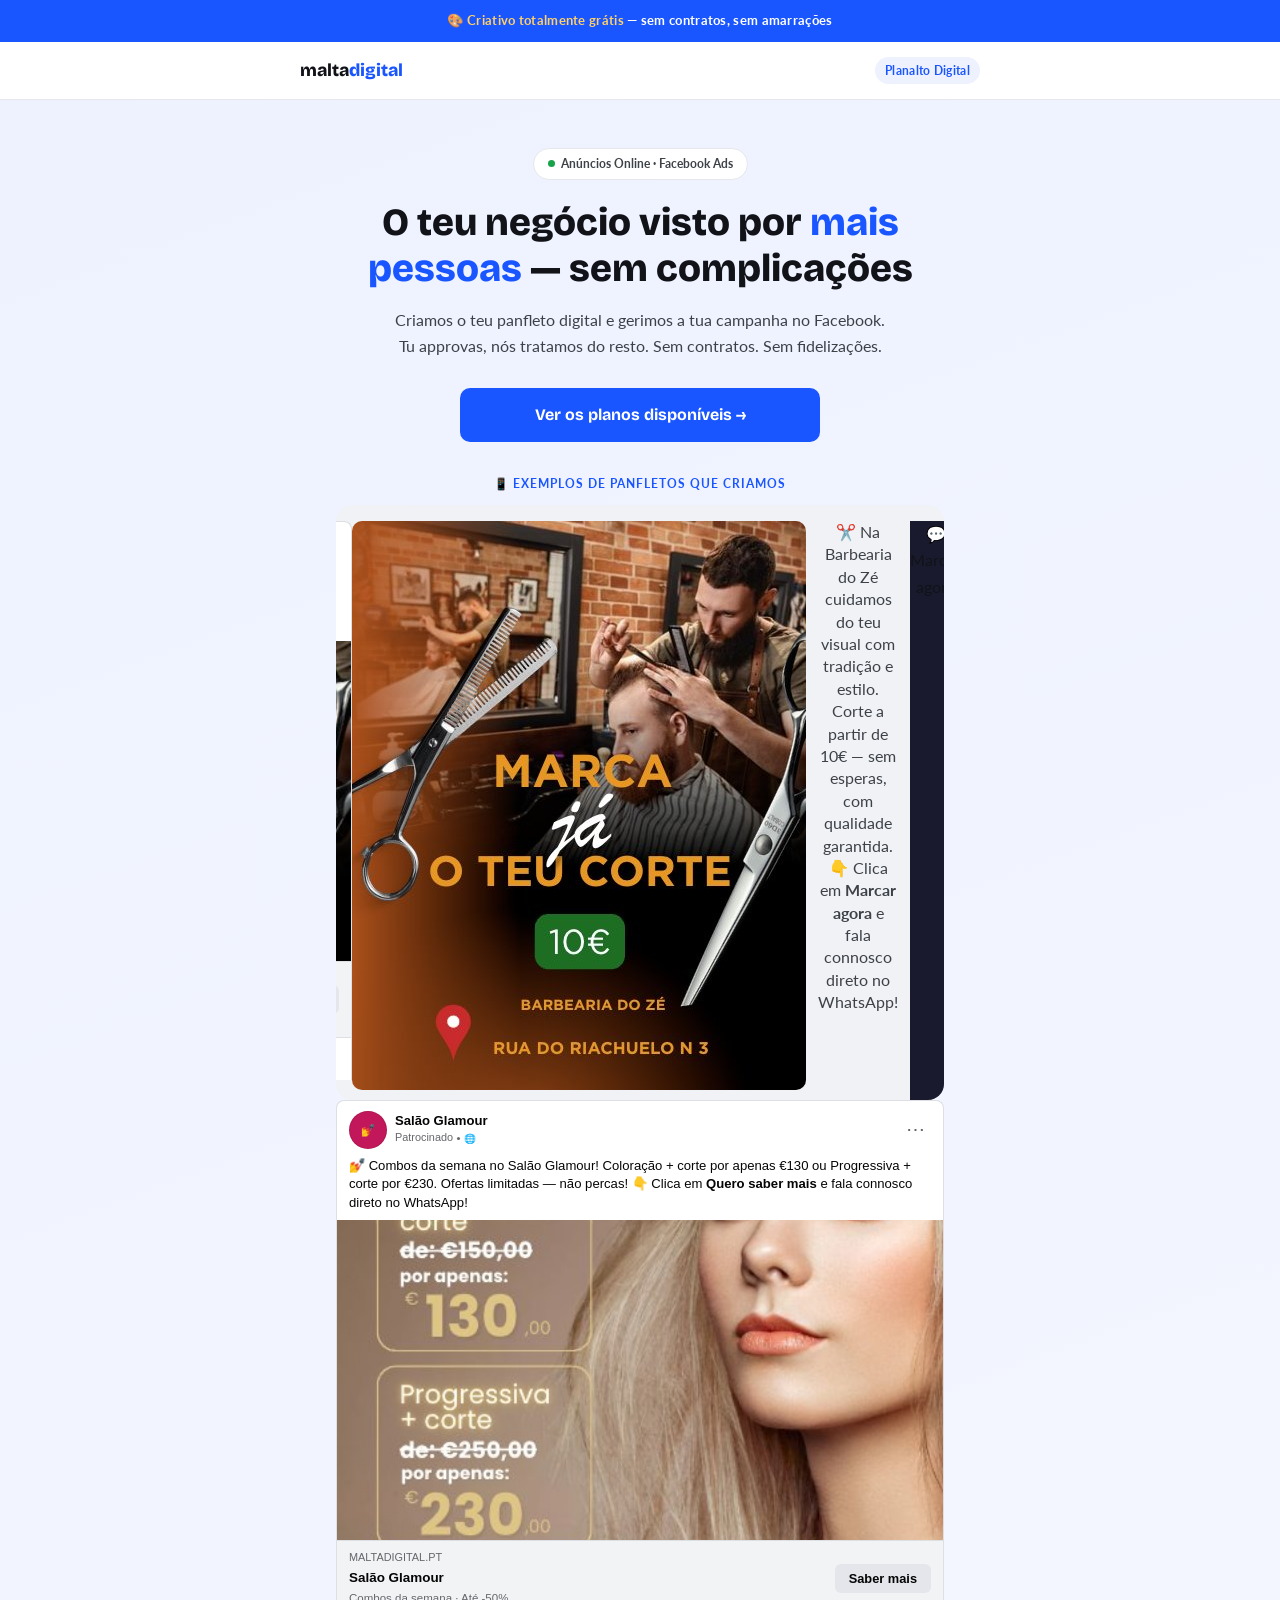
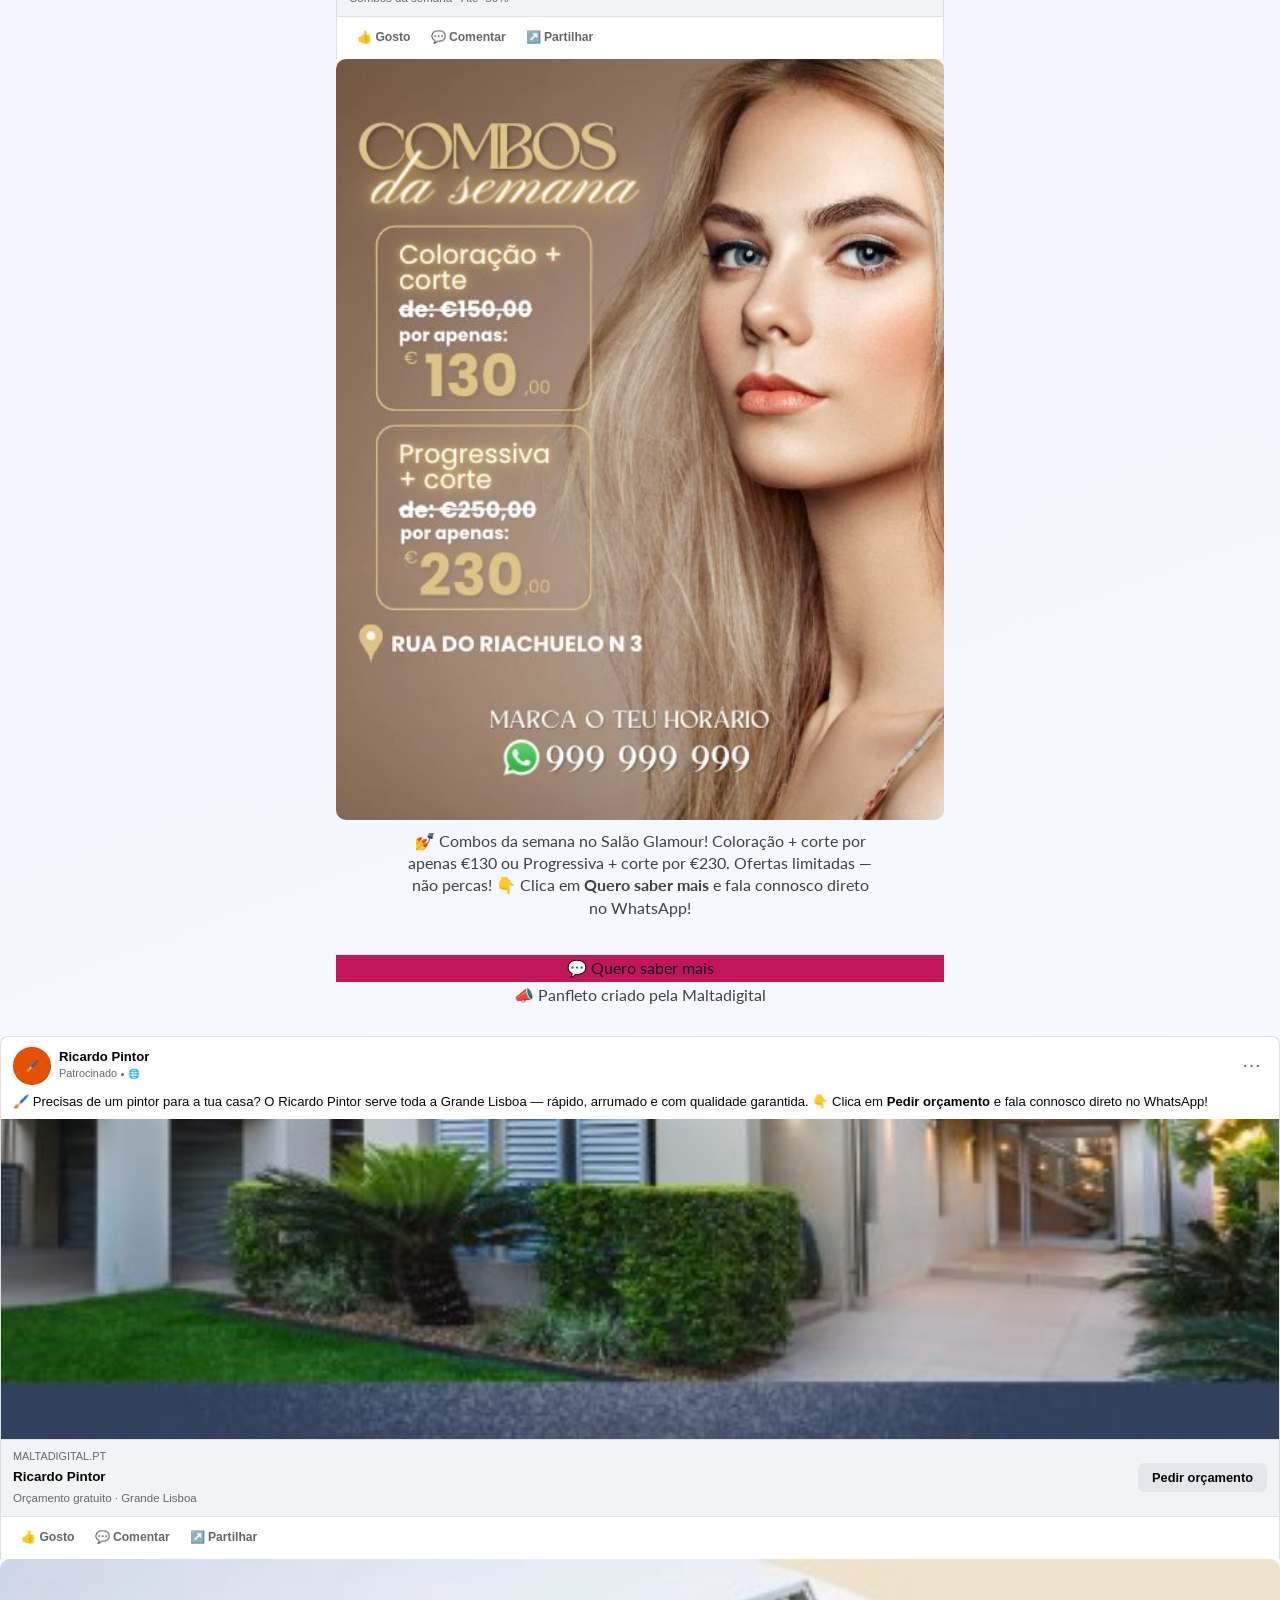
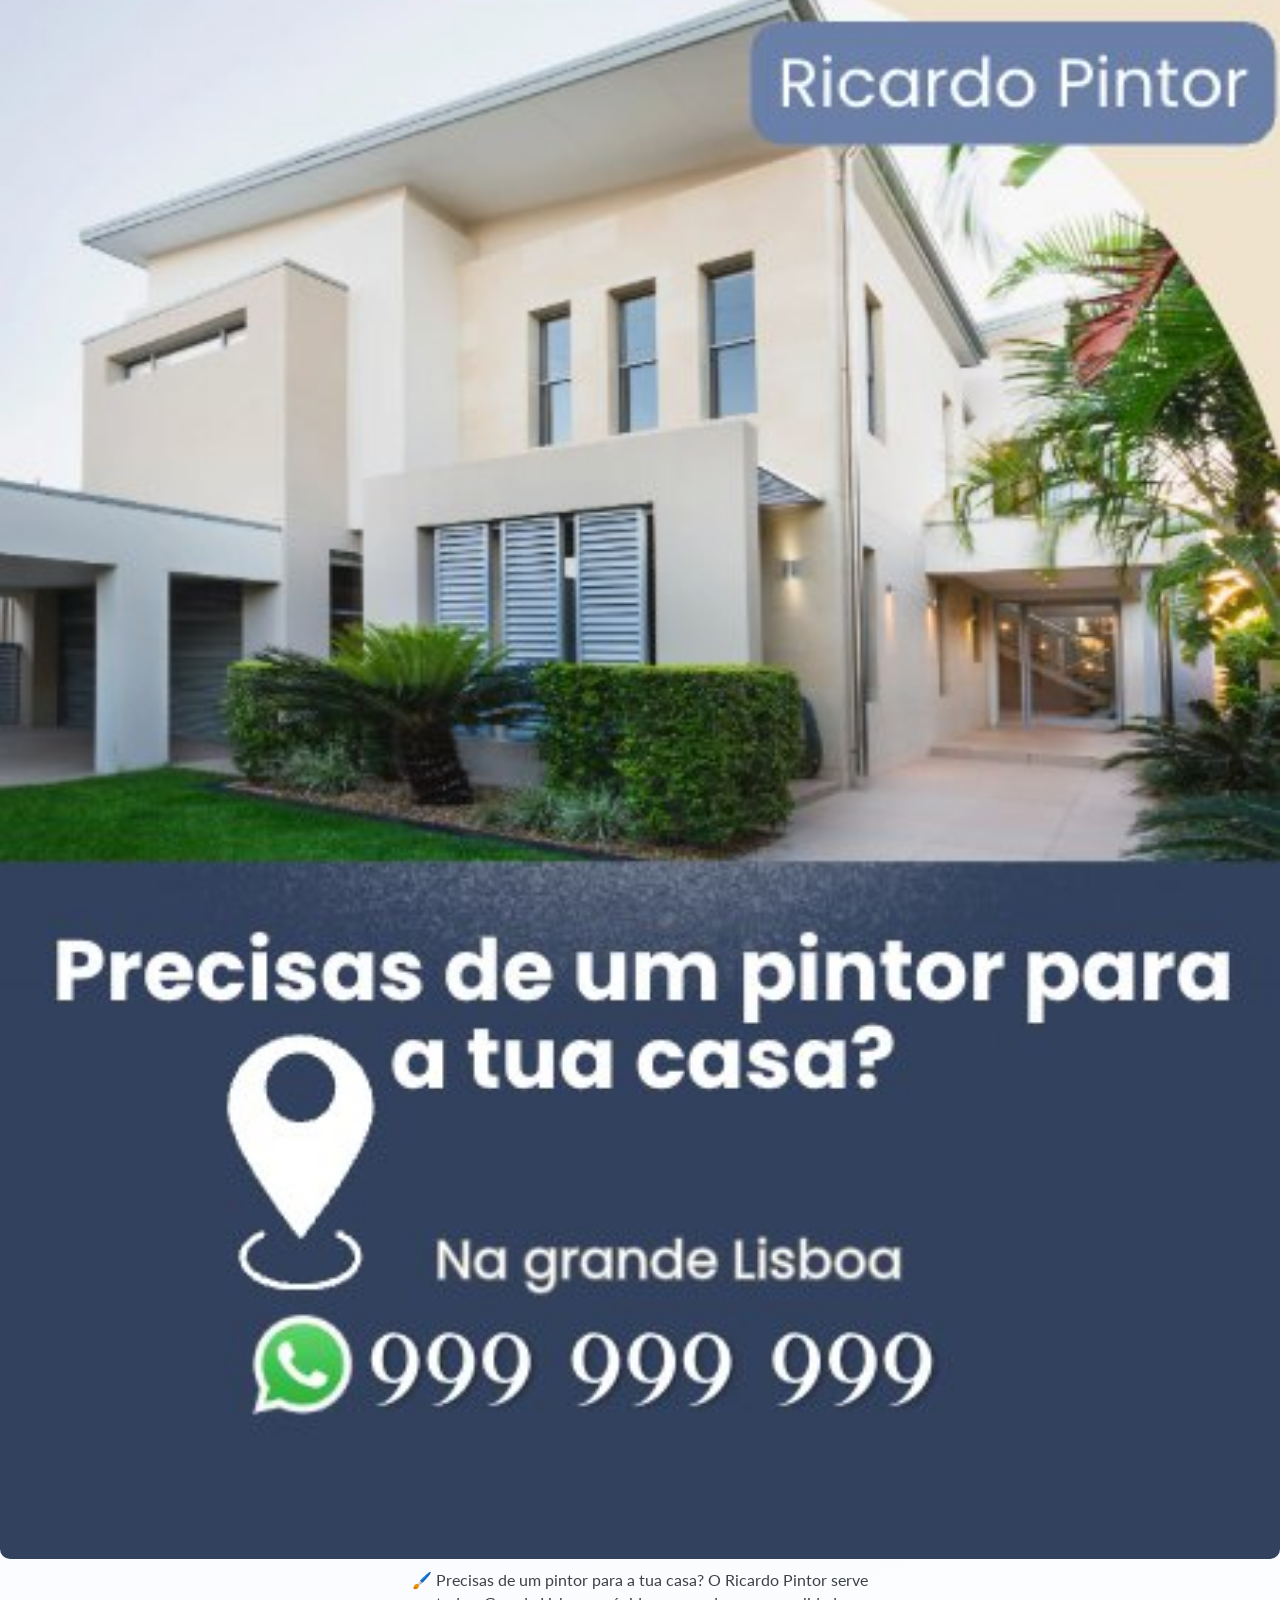
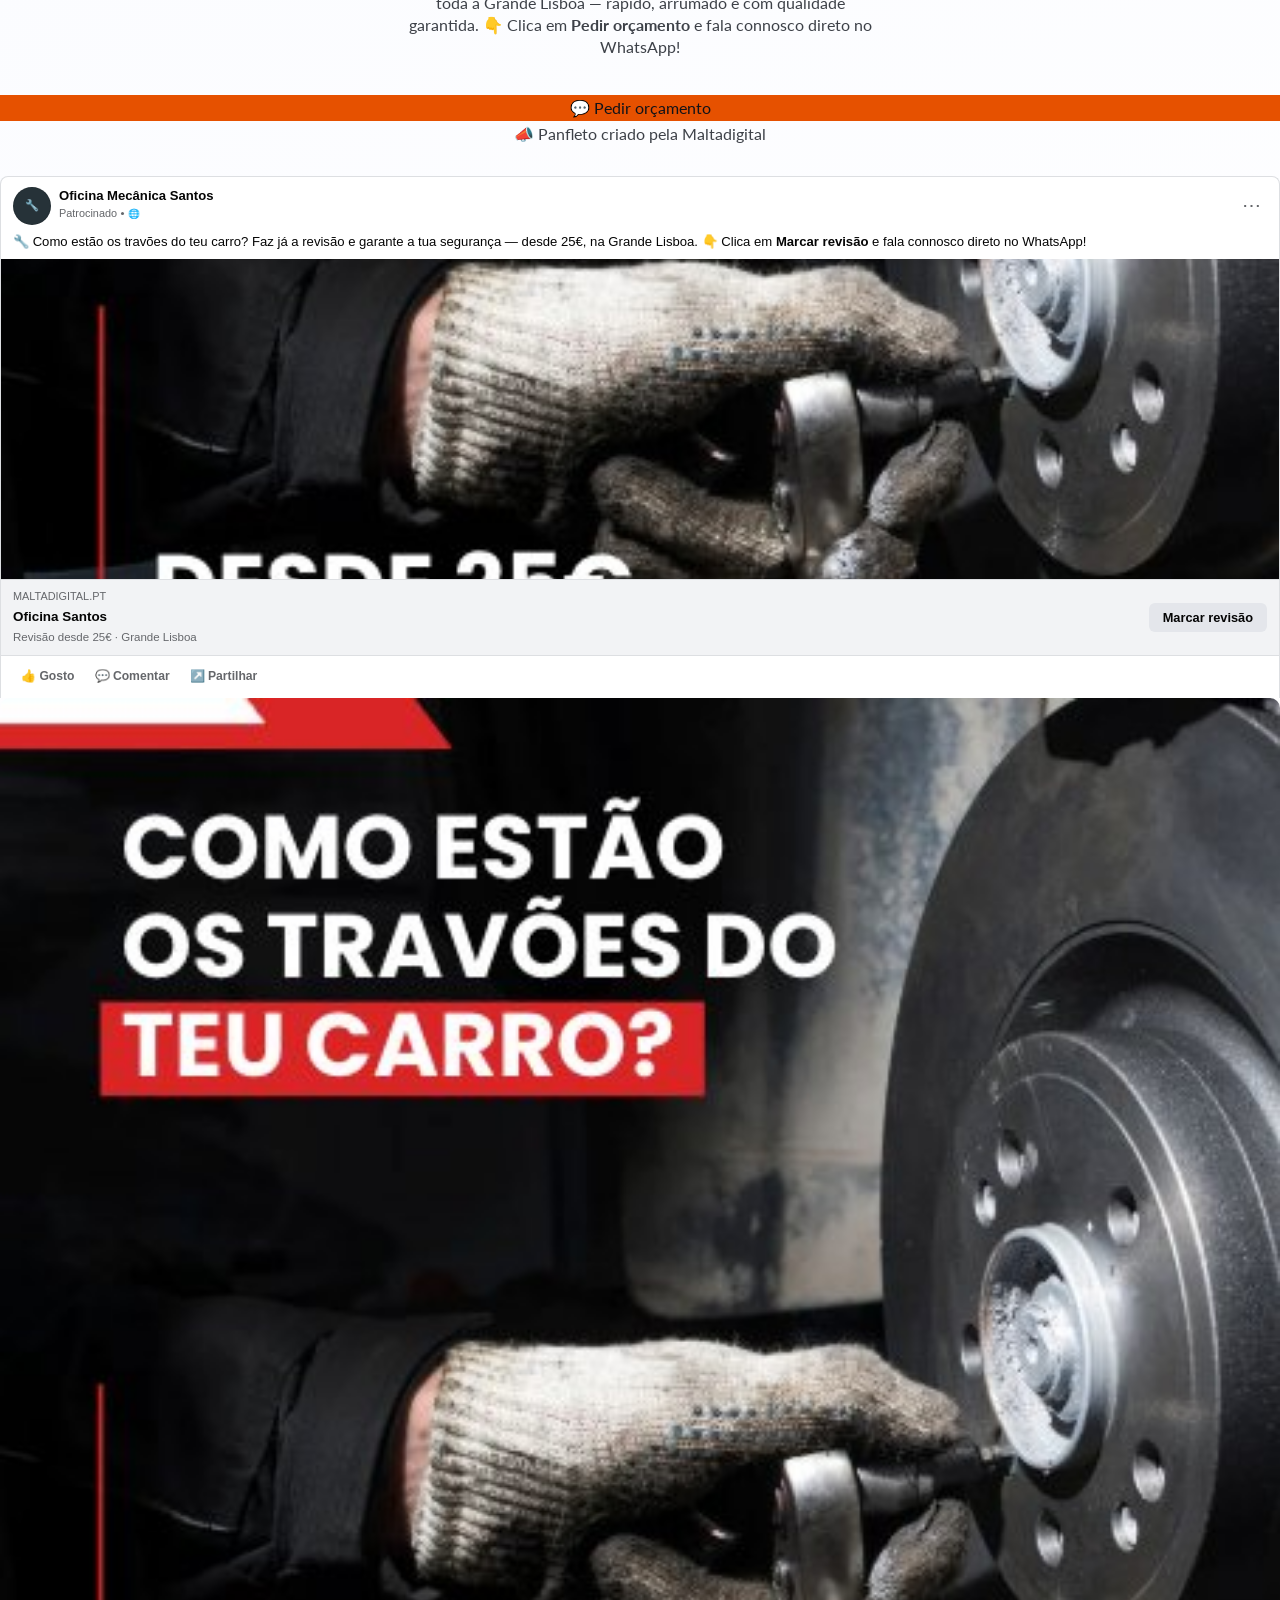
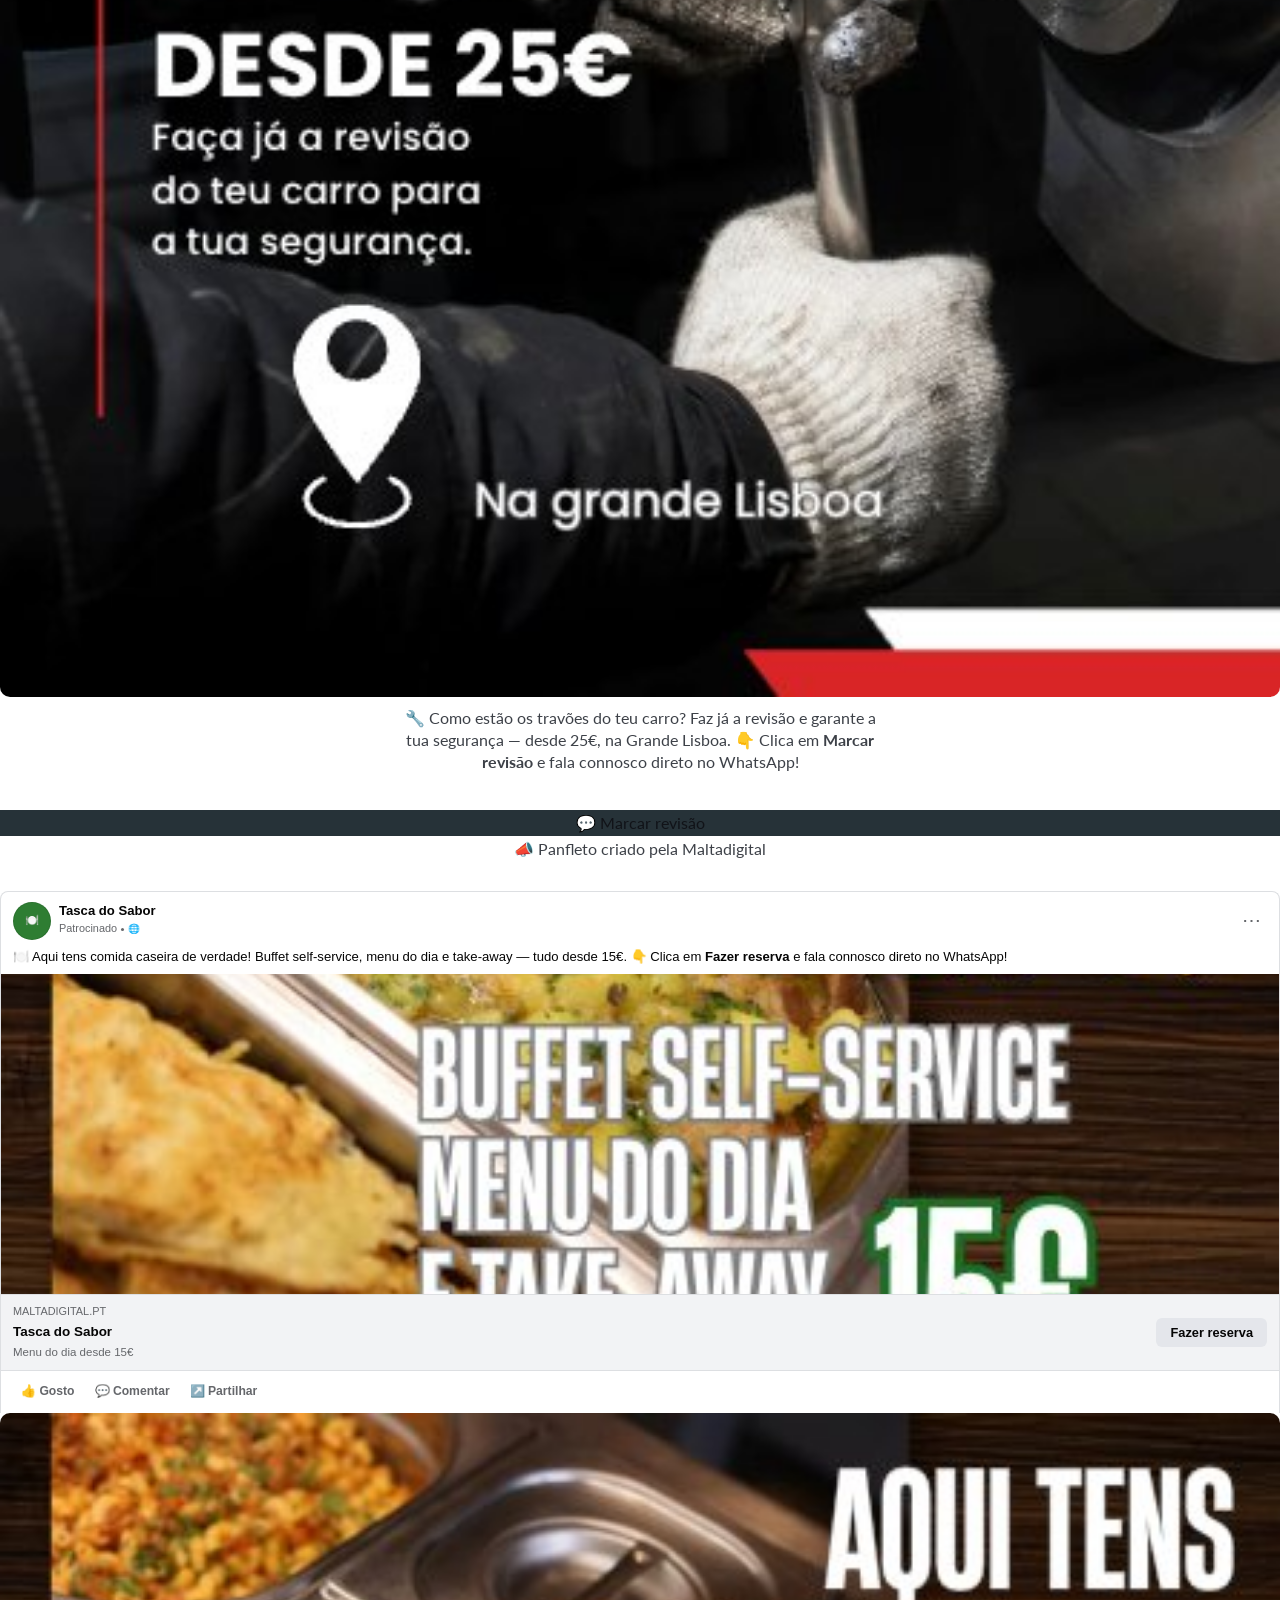
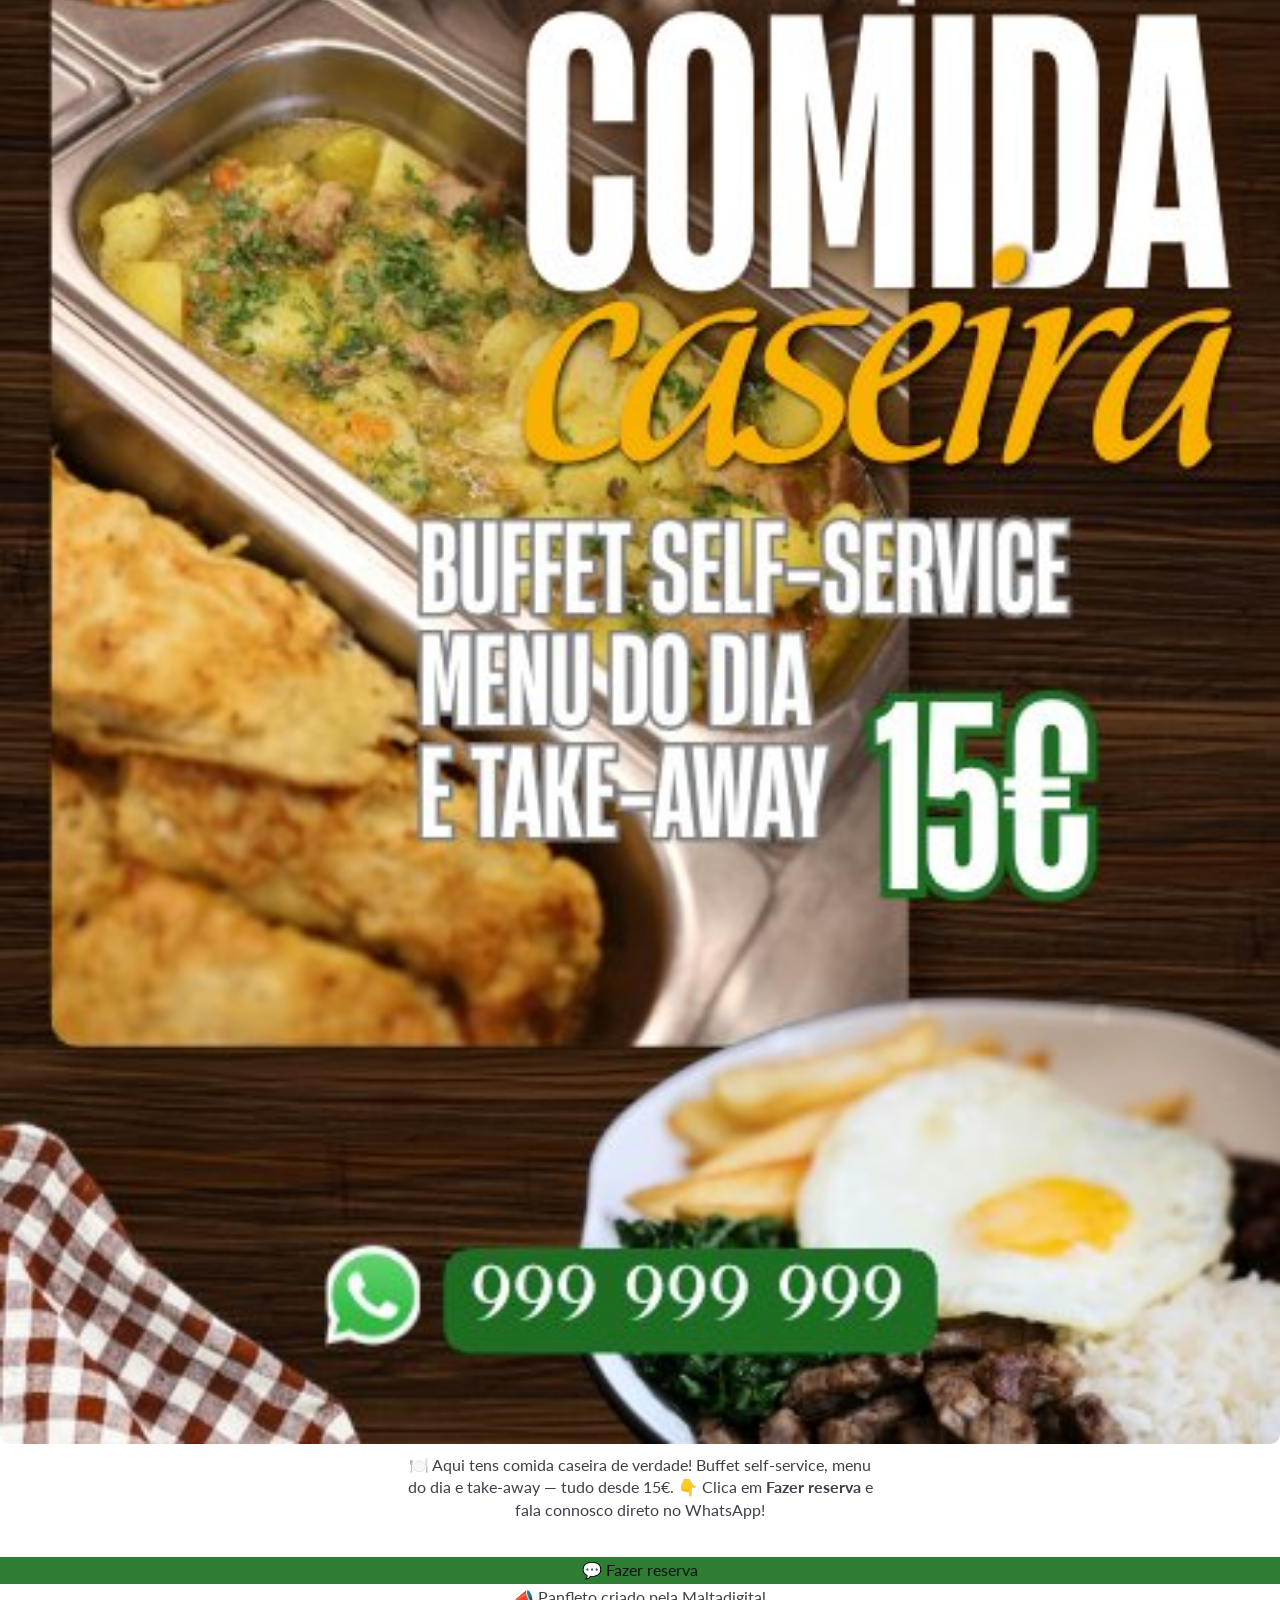
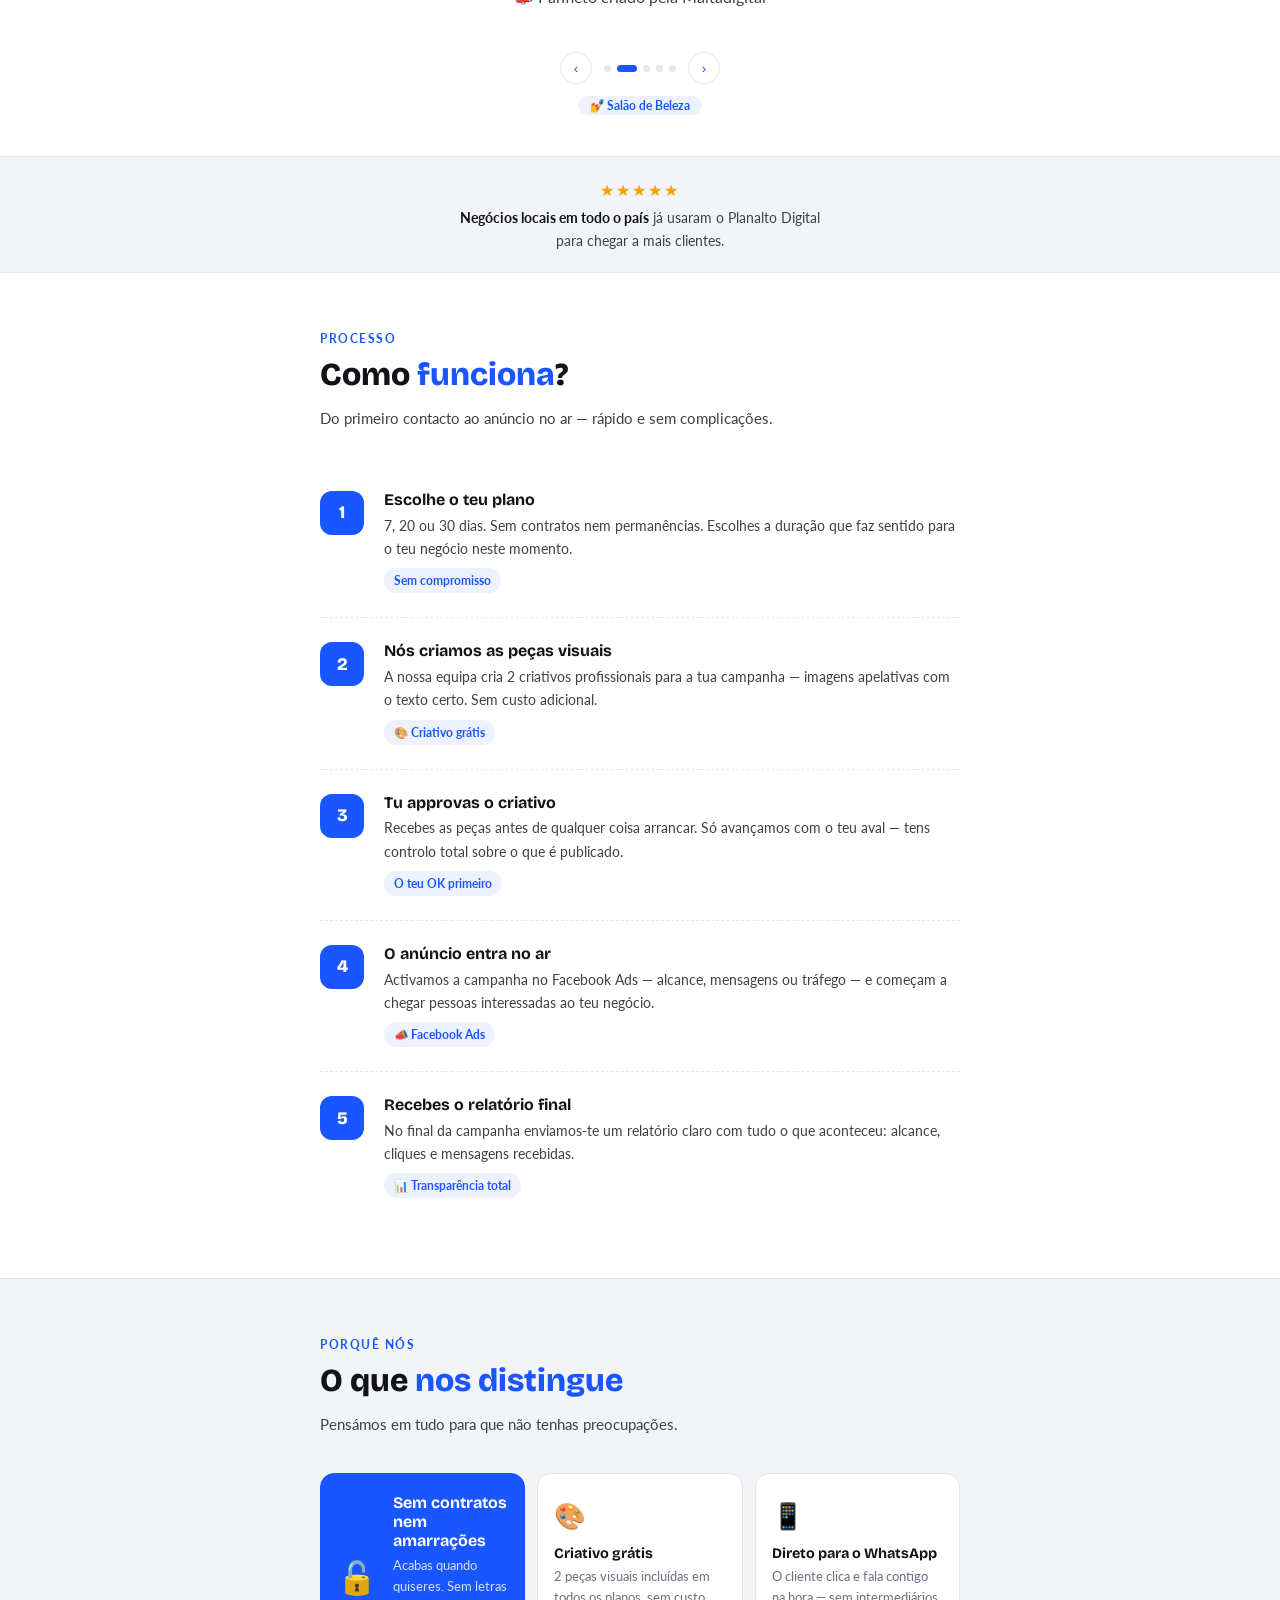
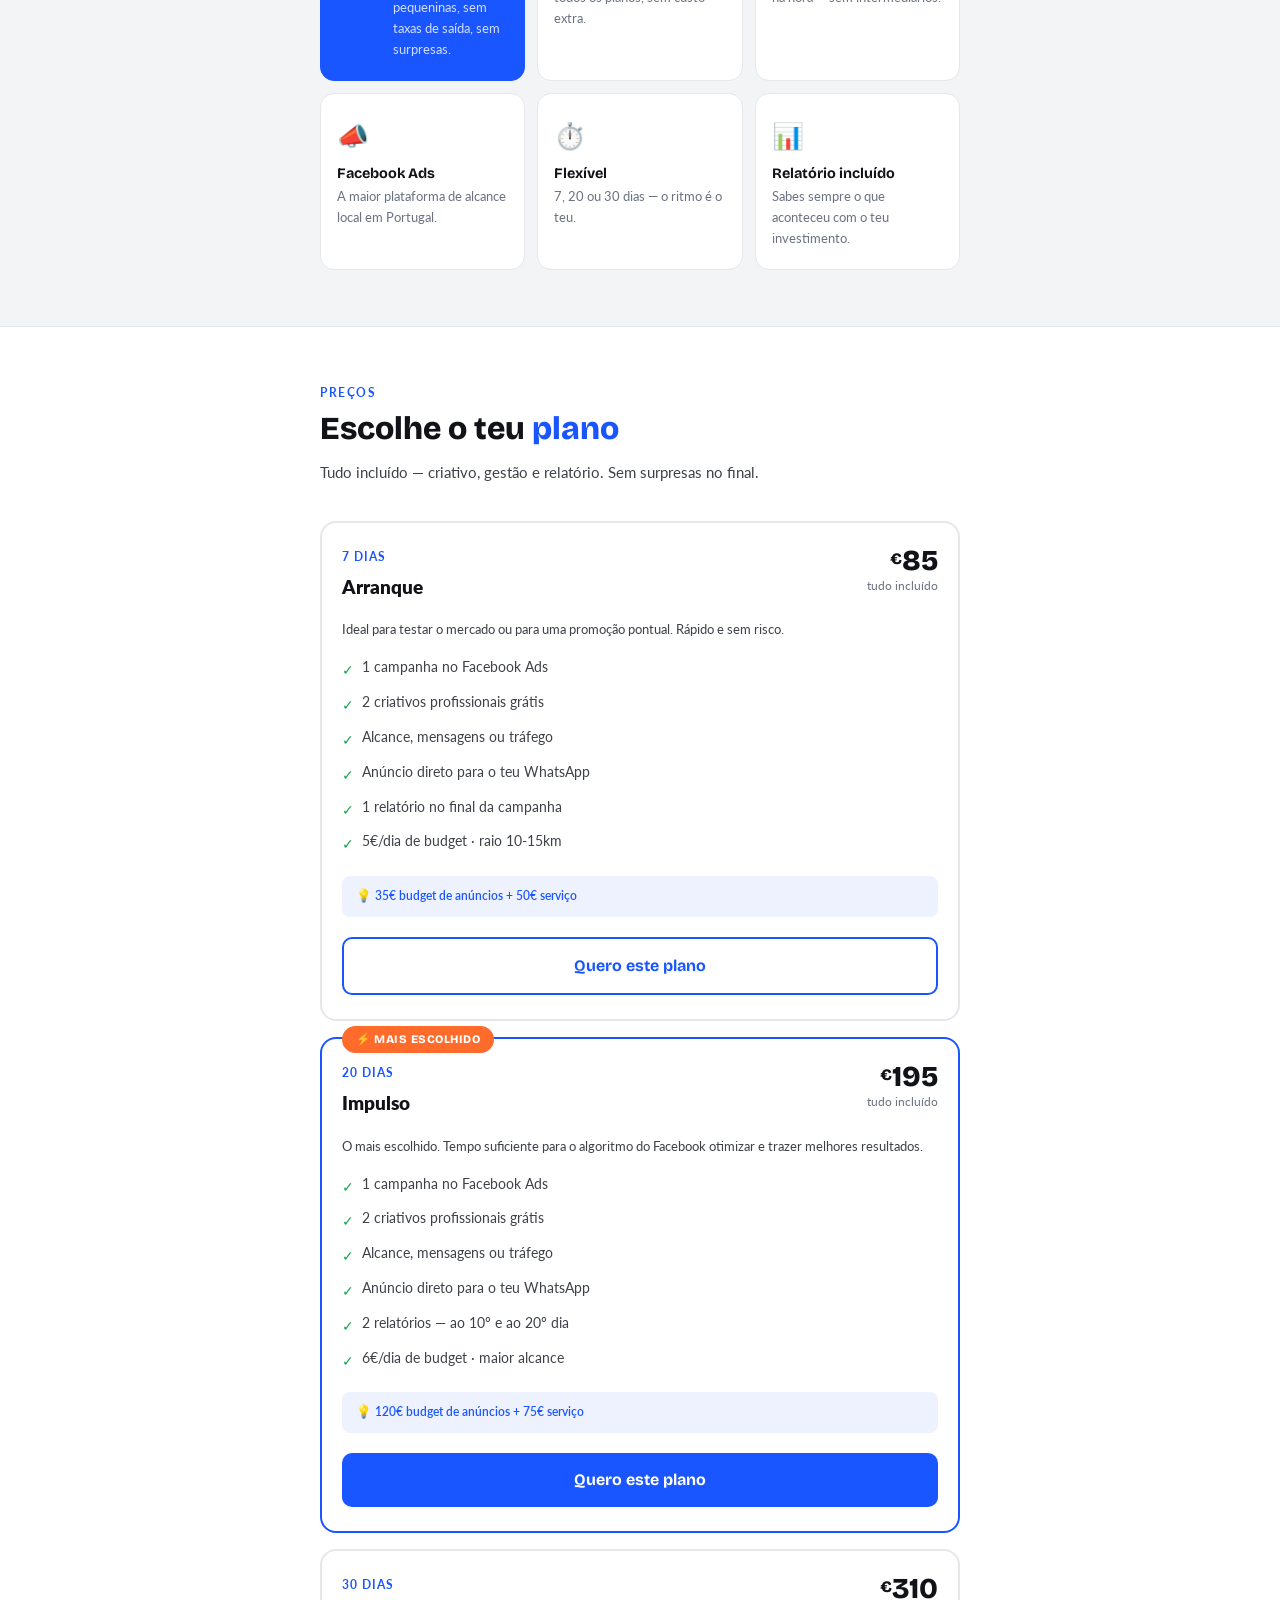
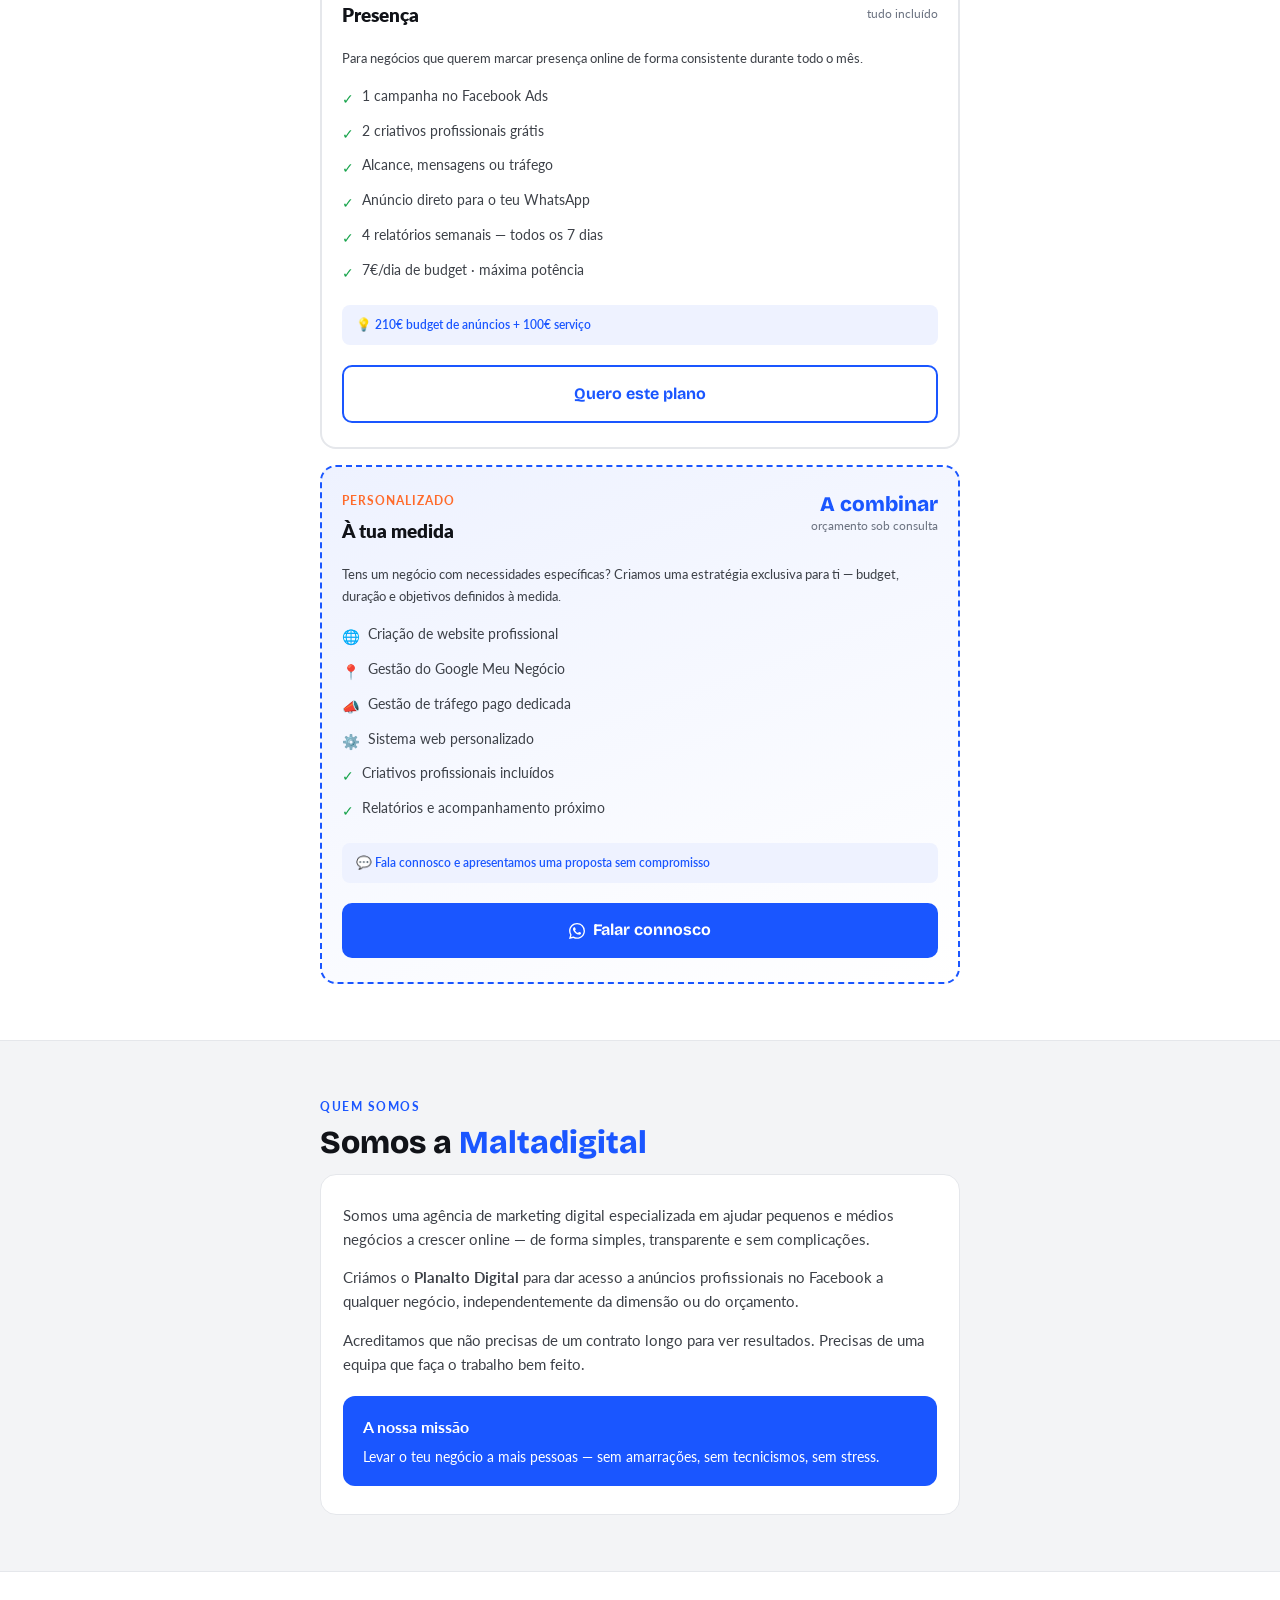
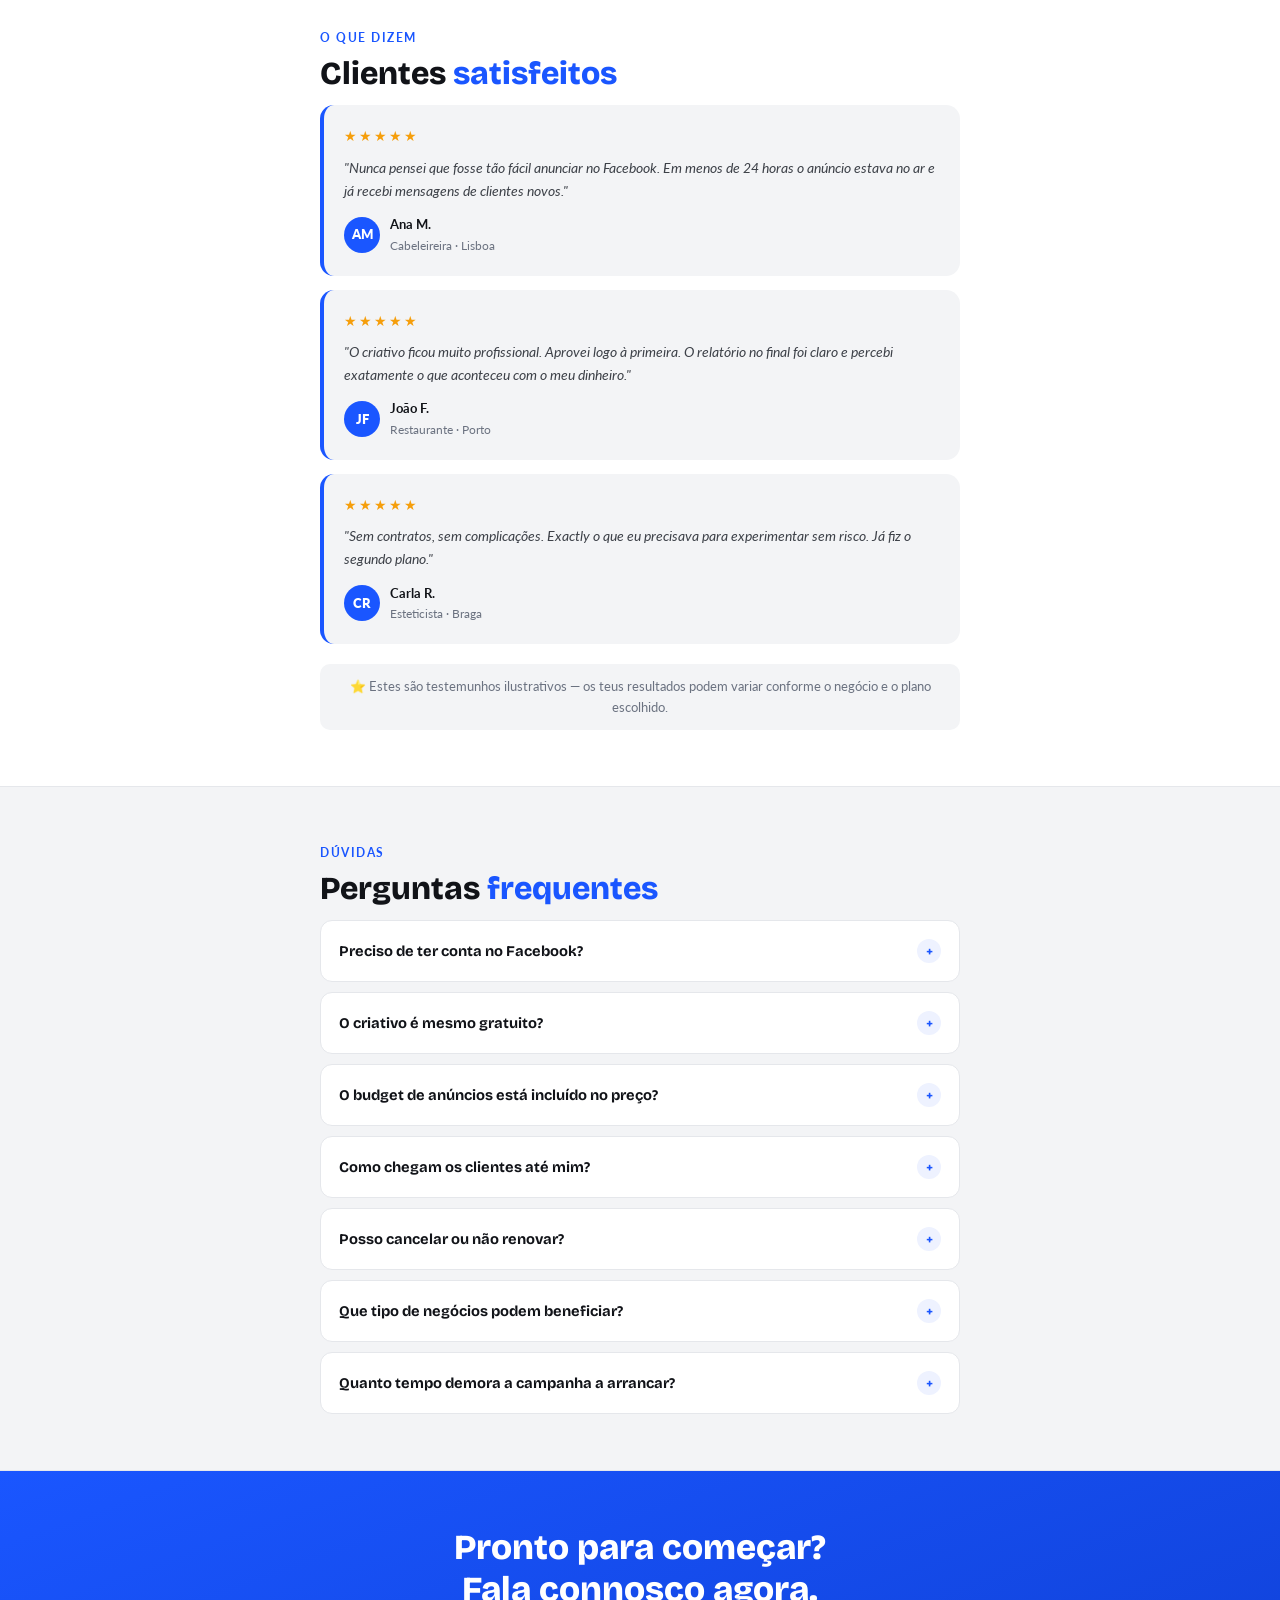
==== commit 7514b3d2: "Corrigir overflow das imagens no carrossel" ====
--- a/index.html
+++ b/index.html
@@ -144,7 +144,7 @@
       background: #f0f2f5; padding: 16px 16px 0;
     }
     .carousel-track { display: flex; transition: transform .42s cubic-bezier(.4,0,.2,1); }
-    .carousel-slide { flex: 0 0 100%; min-width: 0; }
+    .carousel-slide { flex: 0 0 100%; min-width: 0; width: 100%; overflow: hidden; }
 
     /* card estilo Facebook real */
     .panfleto {
@@ -154,6 +154,8 @@
       border-bottom: none;
       text-align: left;
       font-family: -apple-system, BlinkMacSystemFont, 'Segoe UI', sans-serif;
+      overflow: hidden;
+      width: 100%;
     }
 
     /* header do post */
@@ -192,9 +194,10 @@
 
     /* imagem */
     .panfleto img {
-      width: 100%; display: block;
-      margin-bottom: 0;
-      border-radius: 0;
+      width: 100%;
+      display: block;
+      max-height: 320px;
+      object-fit: cover;
     }
 
     /* rodapé do anúncio */
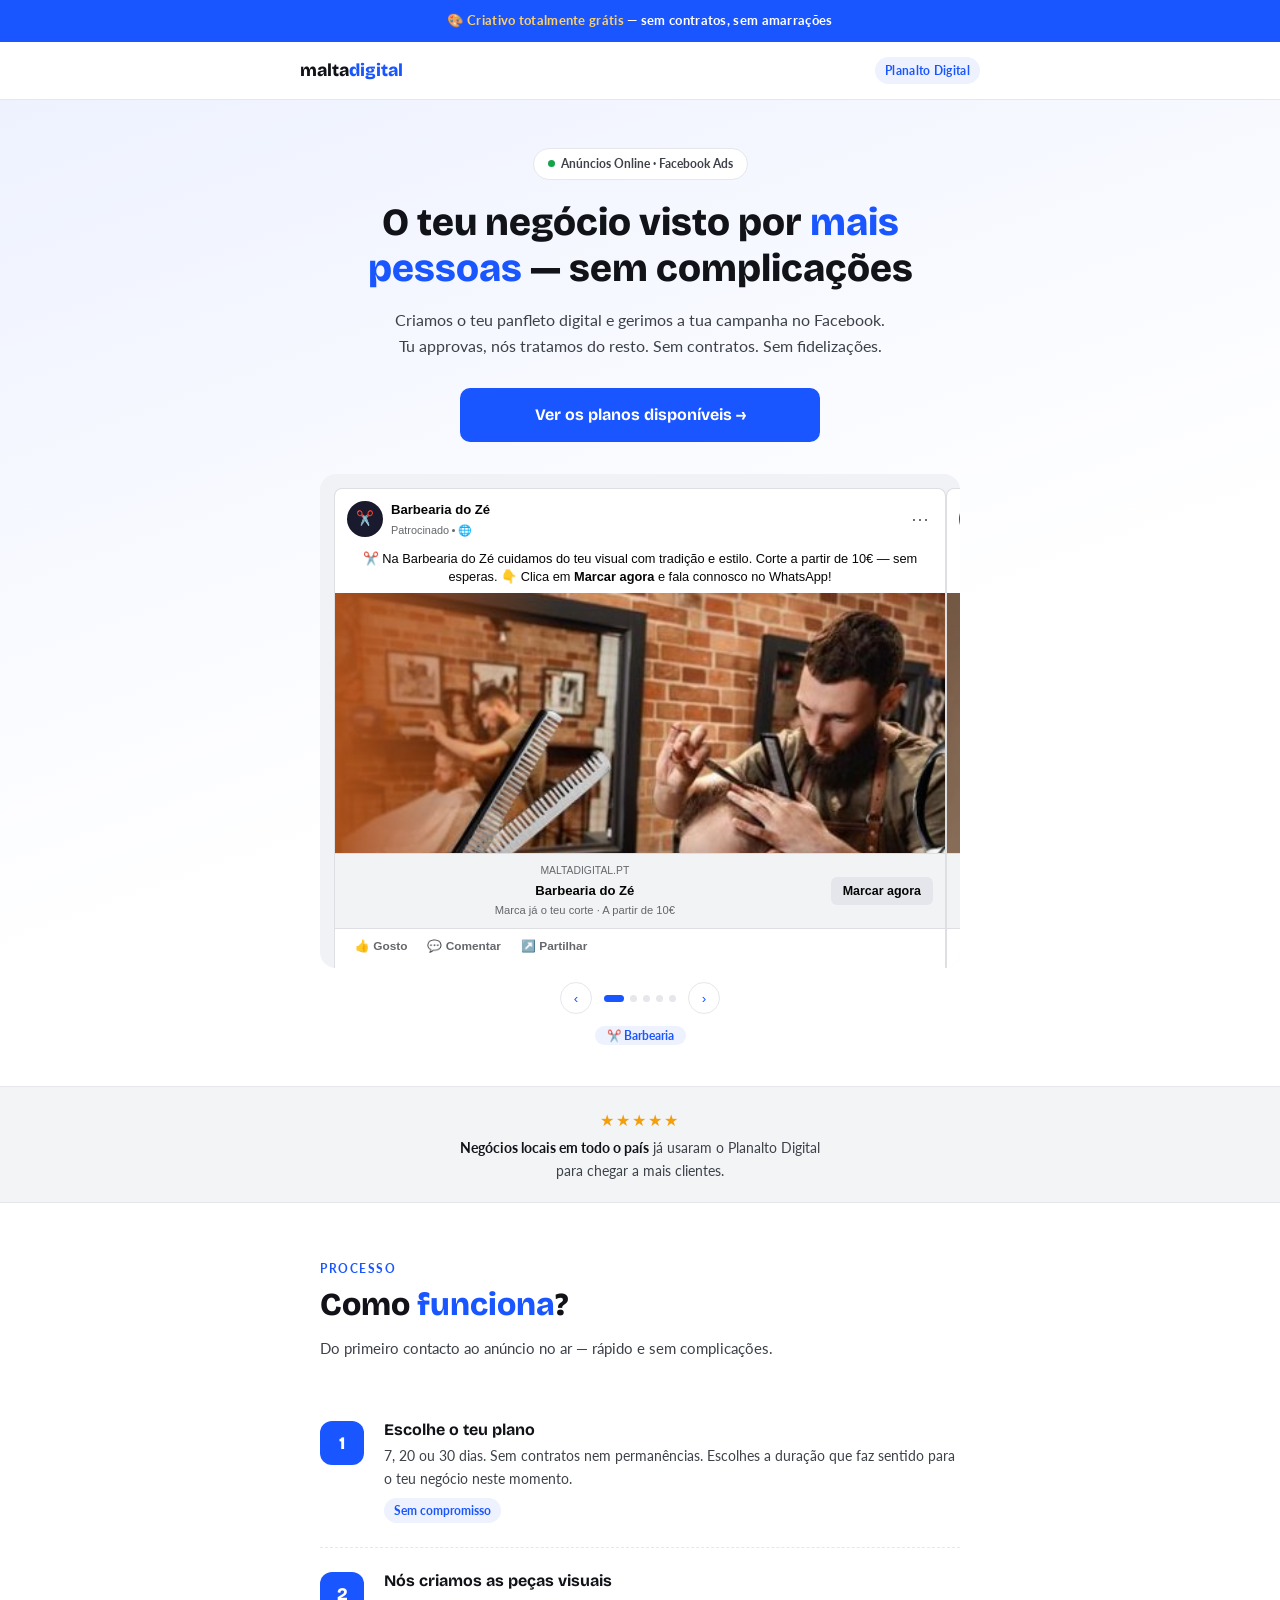
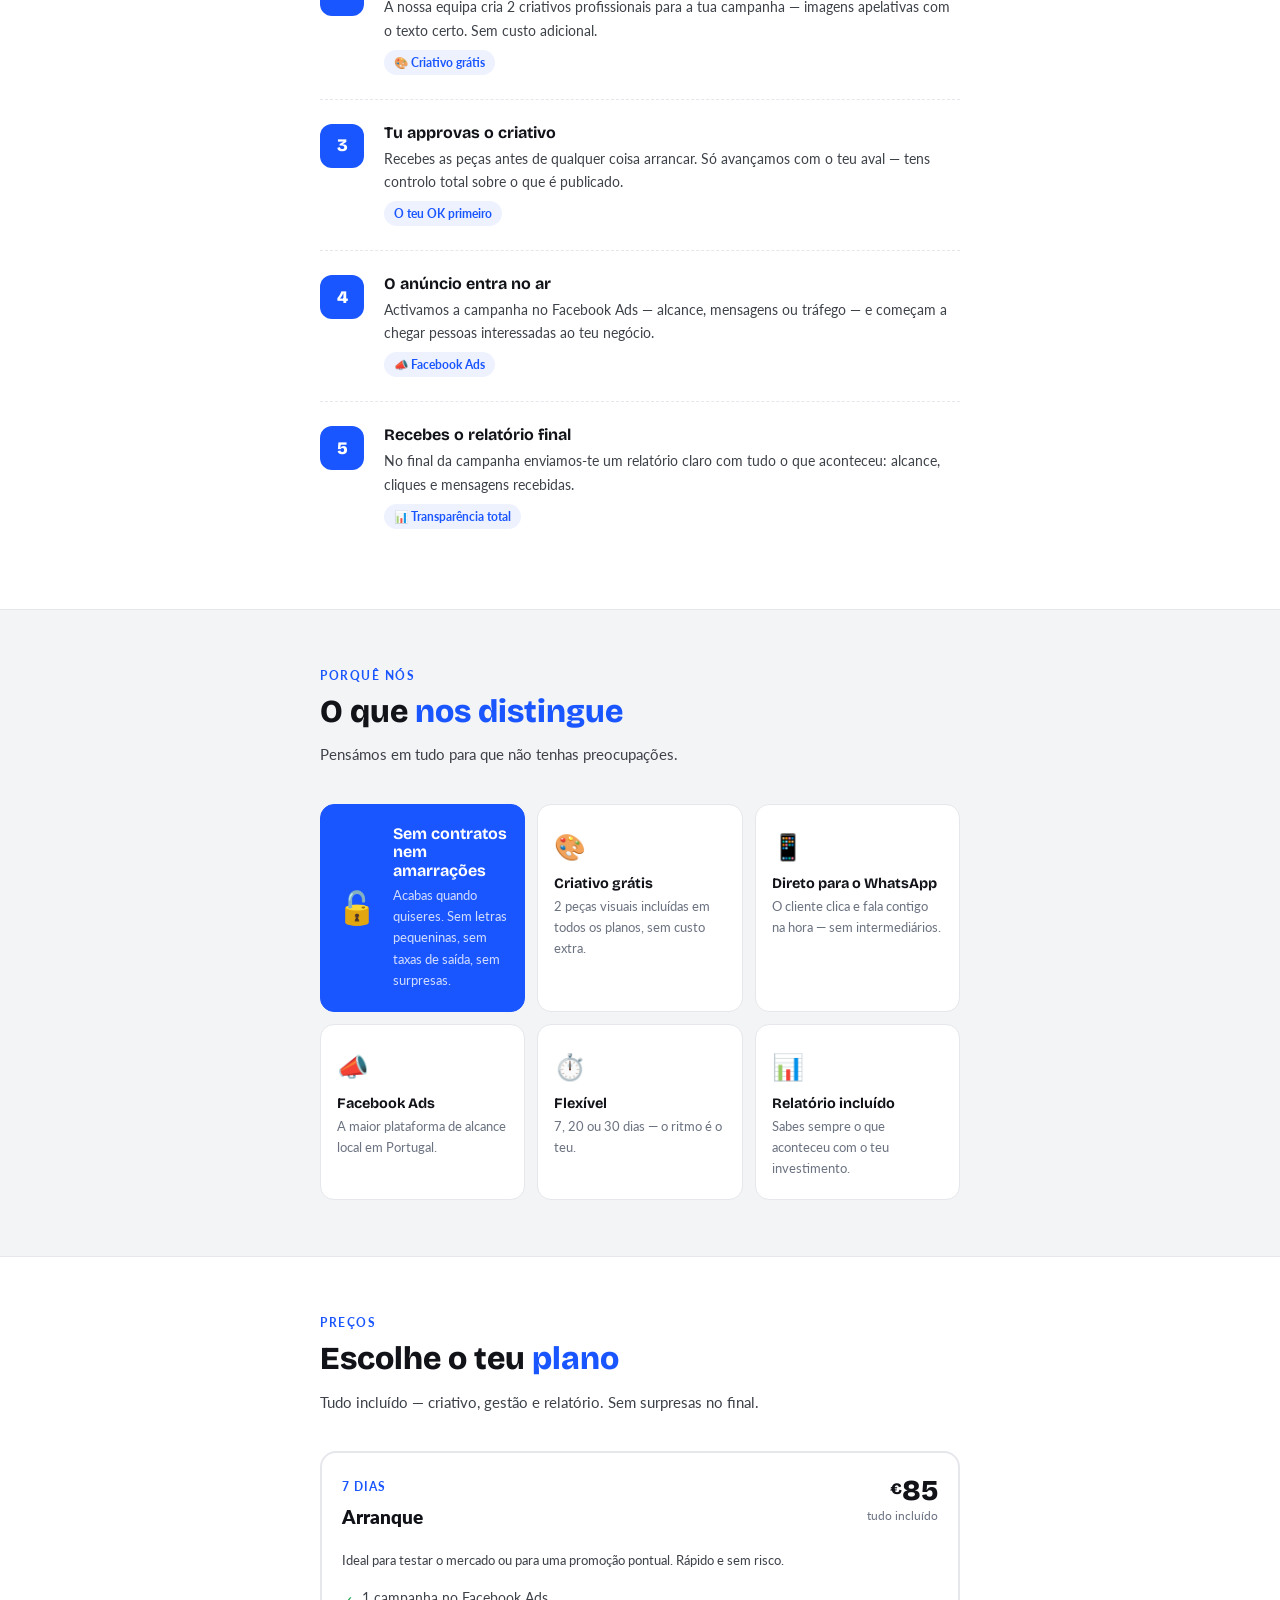
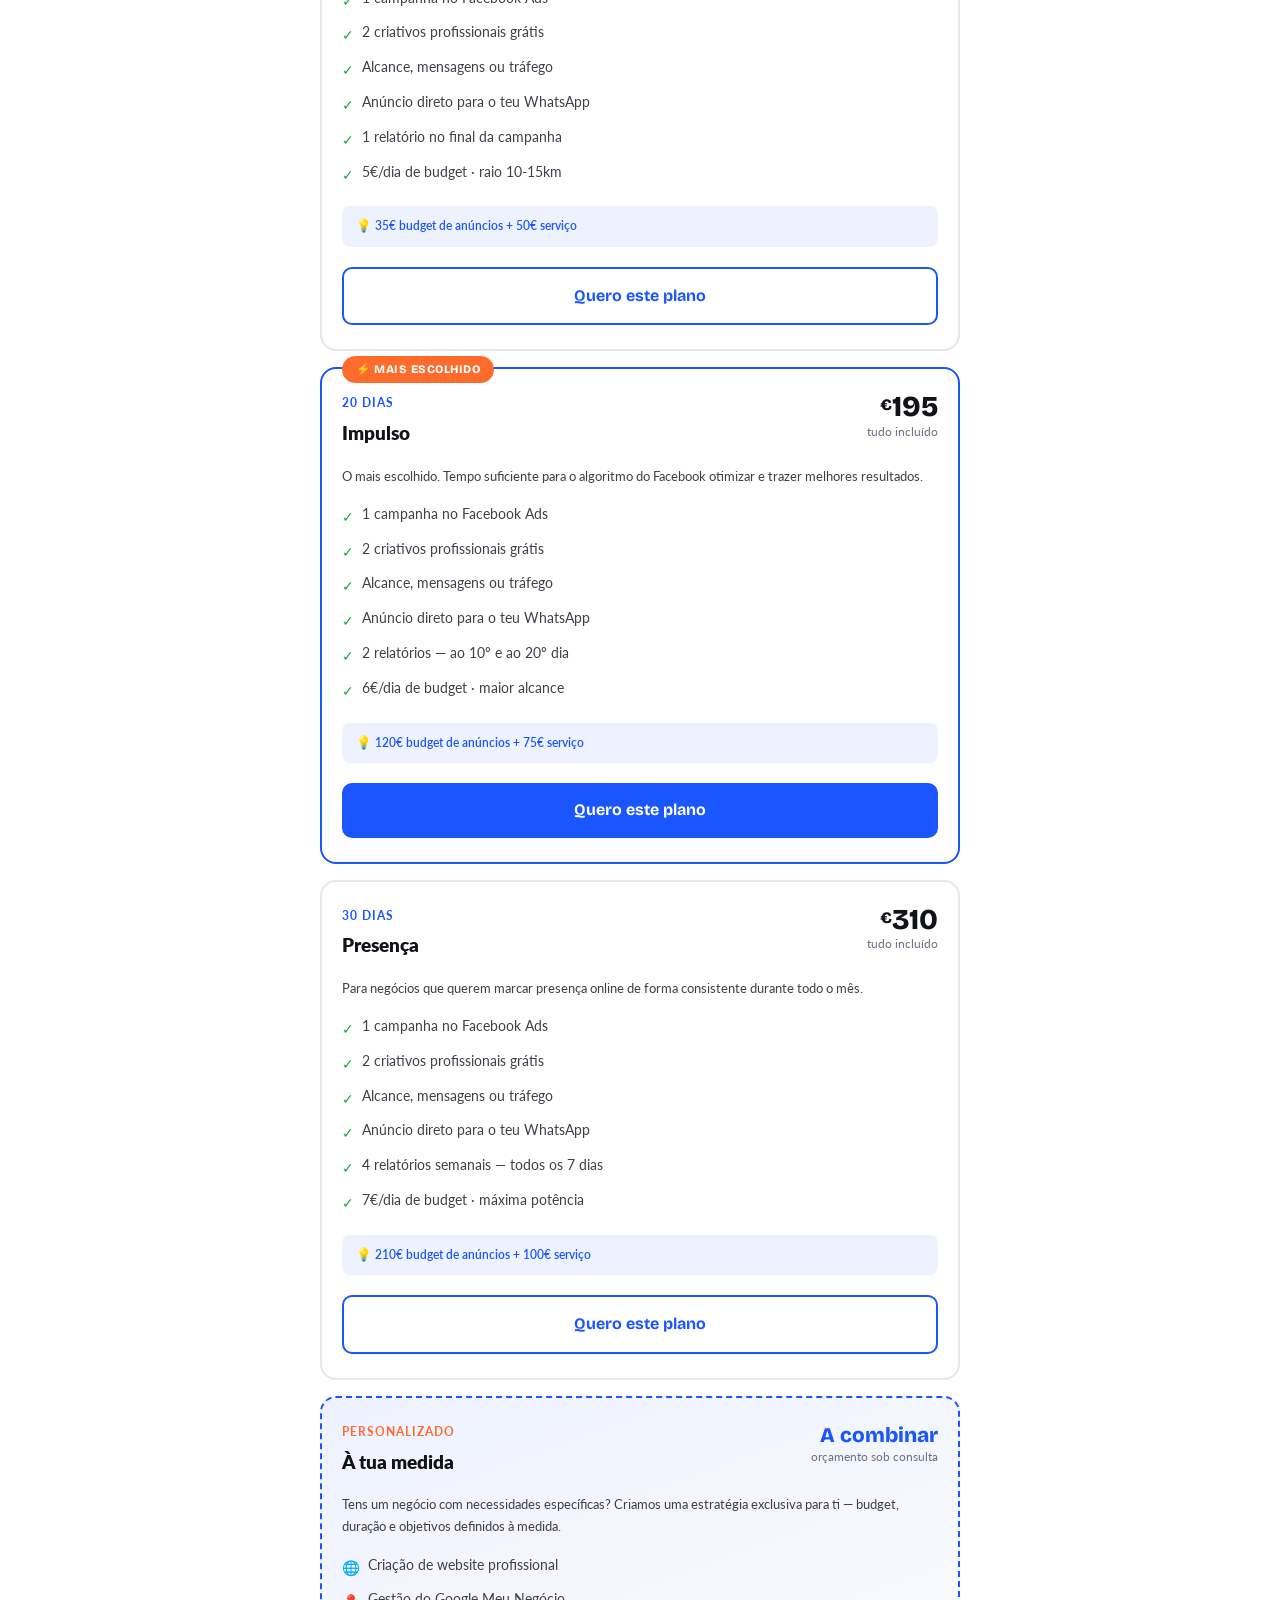
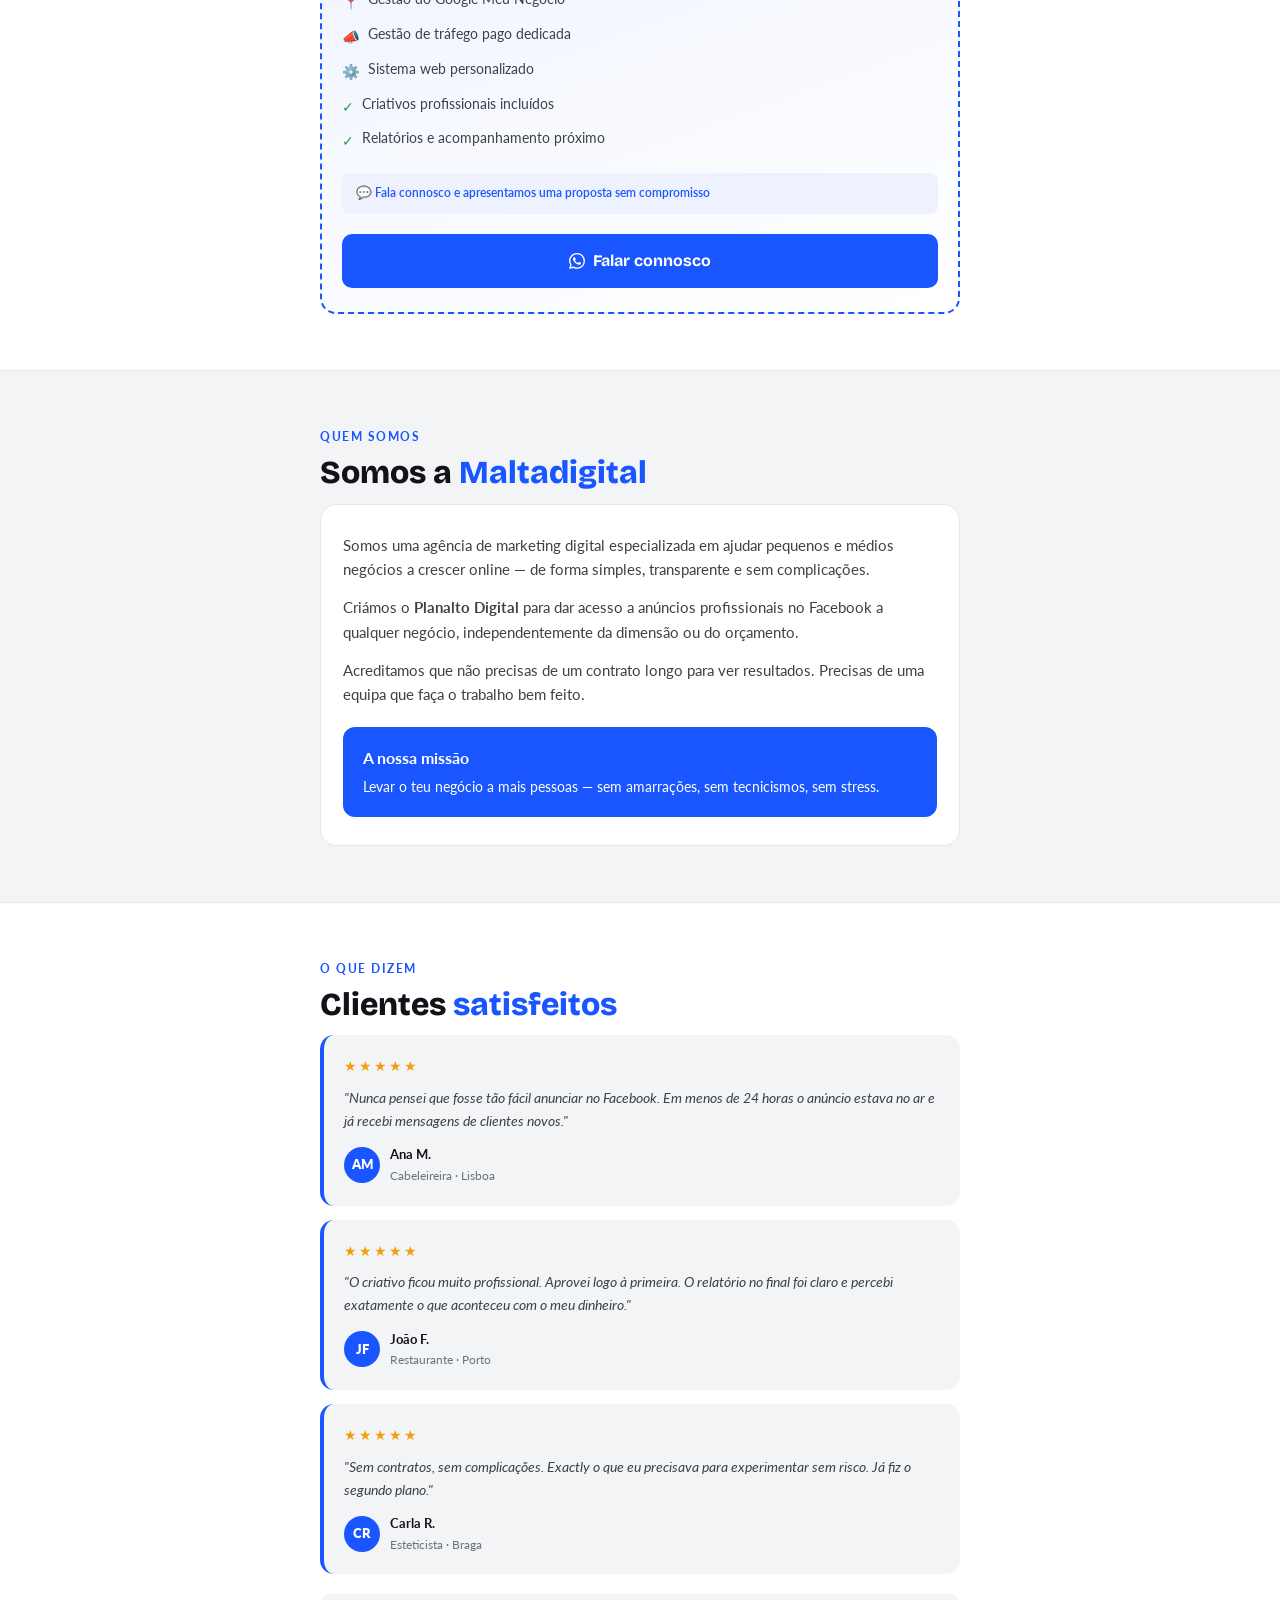
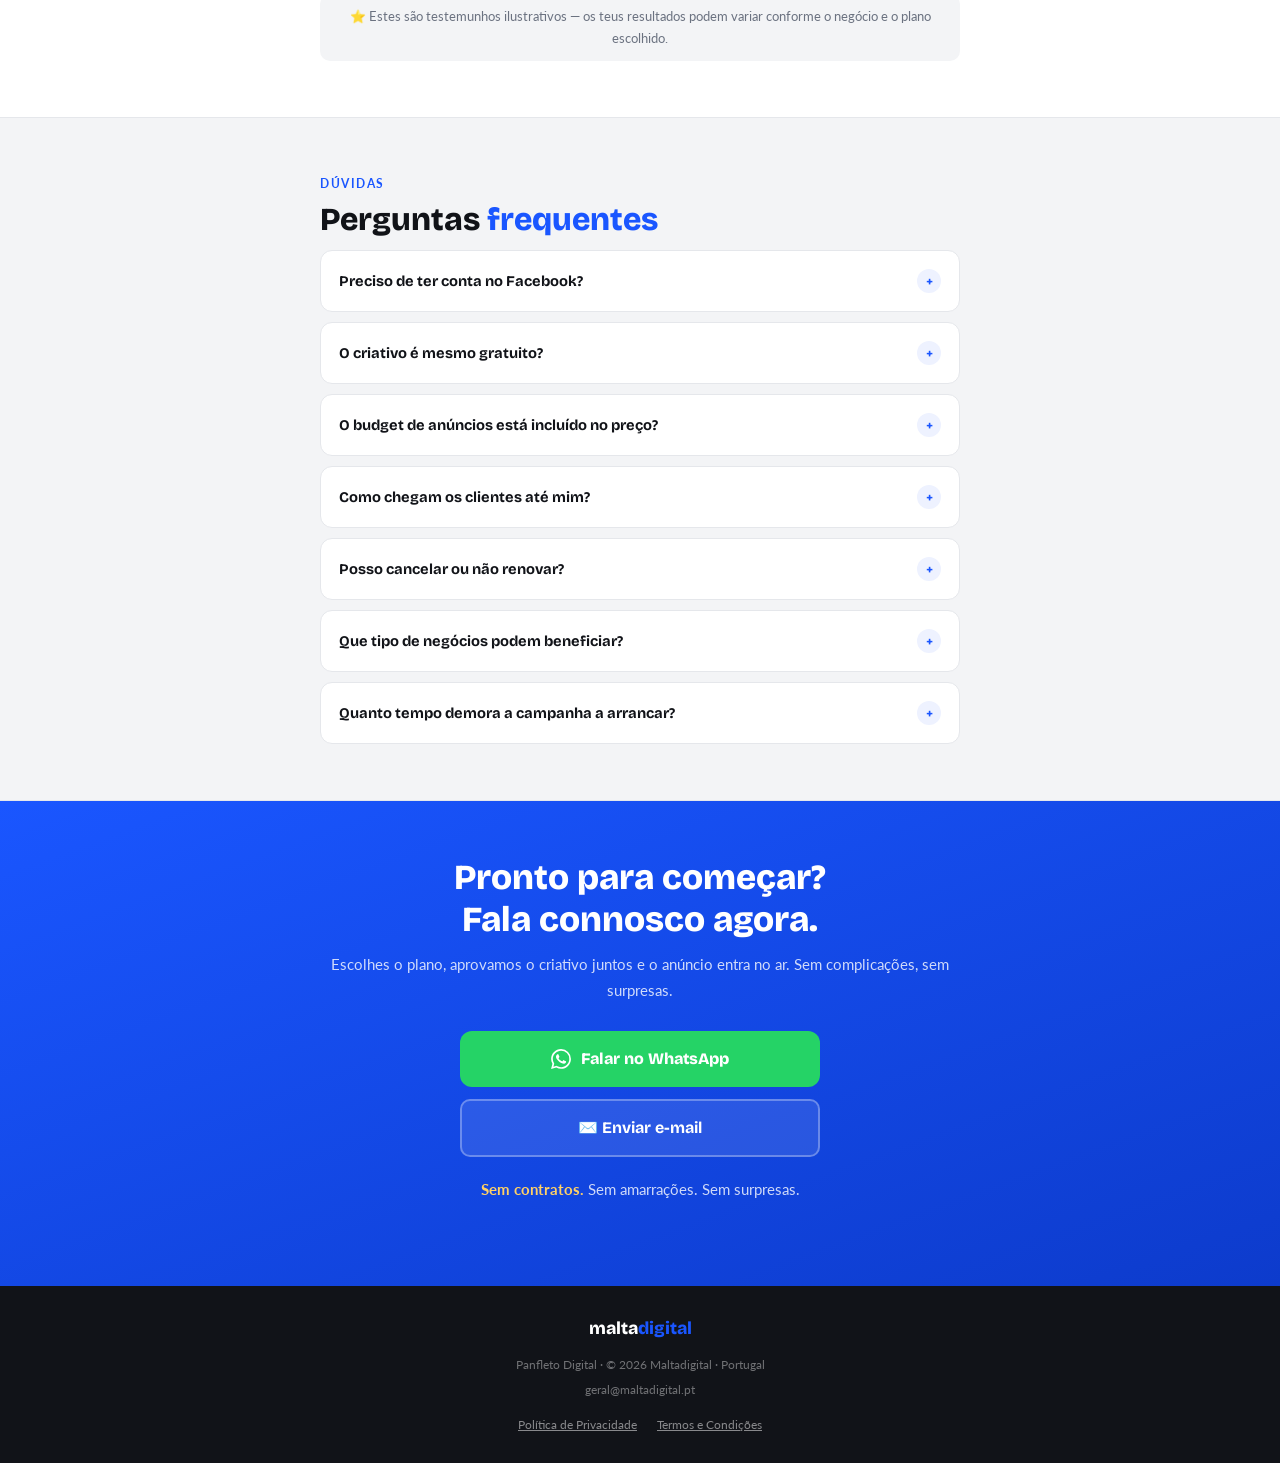
==== commit 39661ac4: "Corrigir overflow das imagens no carrossel" ====
--- a/index.html
+++ b/index.html
@@ -133,105 +133,91 @@
     .hero-cta { max-width: 360px; margin: 0 auto 32px; }
 
     /* ── CARROSSEL DE PANFLETOS ── */
-    .carousel-wrap { margin: 0 16px; position: relative; }
+    .carousel-wrap { margin: 0 12px; }
     .carousel-label {
       font-size: .72rem; font-weight: 700; color: var(--azul);
       letter-spacing: 1px; text-transform: uppercase;
       margin-bottom: 12px; text-align: center;
     }
     .carousel-track-outer {
-      overflow: hidden; border-radius: 16px;
-      background: #f0f2f5; padding: 16px 16px 0;
-    }
-    .carousel-track { display: flex; transition: transform .42s cubic-bezier(.4,0,.2,1); }
-    .carousel-slide { flex: 0 0 100%; min-width: 0; width: 100%; overflow: hidden; }
-
-    /* card estilo Facebook real */
+      background: #f0f2f5;
+      border-radius: 16px;
+      padding: 14px 14px 0;
+      overflow: hidden;
+      width: 100%;
+      box-sizing: border-box;
+    }
+    .carousel-track {
+      display: flex;
+      transition: transform .42s cubic-bezier(.4,0,.2,1);
+      width: 100%;
+    }
+    .carousel-slide {
+      flex-shrink: 0;
+      width: 100%;
+      box-sizing: border-box;
+      overflow: hidden;
+    }
+    /* card Meta */
     .panfleto {
       background: #fff;
+      border: 1px solid #dddfe2;
       border-radius: 8px 8px 0 0;
-      border: 1px solid #dddfe2;
       border-bottom: none;
-      text-align: left;
+      overflow: hidden;
       font-family: -apple-system, BlinkMacSystemFont, 'Segoe UI', sans-serif;
-      overflow: hidden;
       width: 100%;
-    }
-
-    /* header do post */
+      box-sizing: border-box;
+    }
     .pf-header {
       display: flex; align-items: center;
       justify-content: space-between;
-      padding: 10px 12px 8px;
+      padding: 10px 12px 6px;
     }
     .pf-header-left { display: flex; align-items: center; gap: 8px; }
     .pf-avatar {
-      width: 38px; height: 38px; border-radius: 50%;
+      width: 36px; height: 36px; border-radius: 50%; flex-shrink: 0;
       display: flex; align-items: center; justify-content: center;
-      color: #fff; font-size: .7rem; font-weight: 800; flex-shrink: 0;
-      border: 1px solid rgba(0,0,0,.1);
-    }
-    .pf-name { font-size: .82rem; font-weight: 700; color: #050505; line-height: 1.2; }
-    .pf-meta {
-      display: flex; align-items: center; gap: 4px;
-      font-size: .68rem; color: #65676b; margin-top: 1px;
-    }
-    .pf-meta .globe { font-size: .6rem; }
-    .pf-sponsored-dot {
-      width: 3px; height: 3px; border-radius: 50%;
-      background: #65676b; display: inline-block;
-    }
-    .pf-dots {
-      color: #65676b; font-size: 1.2rem; line-height: 1;
-      padding: 4px 6px; cursor: pointer;
-    }
-
-    /* copy */
-    .pf-copy {
-      font-size: .82rem; color: #050505;
-      padding: 0 12px 8px; line-height: 1.4;
-    }
-
-    /* imagem */
+      font-size: .9rem; border: 1px solid rgba(0,0,0,.1);
+    }
+    .pf-name { font-size: .82rem; font-weight: 700; color: #050505; }
+    .pf-meta { font-size: .68rem; color: #65676b; display: flex; align-items: center; gap: 3px; margin-top: 1px; }
+    .pf-sponsored-dot { width: 3px; height: 3px; border-radius: 50%; background: #65676b; display: inline-block; }
+    .pf-dots { color: #65676b; font-size: 1.1rem; cursor: pointer; padding: 4px; }
+    .pf-copy { font-size: .8rem; color: #050505; padding: 4px 12px 8px; line-height: 1.4; }
     .panfleto img {
       width: 100%;
       display: block;
-      max-height: 320px;
+      height: 260px;
       object-fit: cover;
-    }
-
-    /* rodapé do anúncio */
+      object-position: center top;
+    }
     .pf-footer {
+      background: #f2f3f5;
       border-top: 1px solid #dddfe2;
       padding: 8px 12px;
-      display: flex; align-items: center; justify-content: space-between;
-      background: #f2f3f5;
-    }
-    .pf-footer-info { flex: 1; }
-    .pf-footer-domain { font-size: .68rem; color: #65676b; text-transform: uppercase; }
-    .pf-footer-title { font-size: .84rem; font-weight: 700; color: #050505; }
-    .pf-footer-desc { font-size: .72rem; color: #65676b; }
+      display: flex; align-items: center; justify-content: space-between; gap: 8px;
+    }
+    .pf-footer-info { flex: 1; min-width: 0; }
+    .pf-footer-domain { font-size: .65rem; color: #65676b; text-transform: uppercase; }
+    .pf-footer-title { font-size: .82rem; font-weight: 700; color: #050505; white-space: nowrap; overflow: hidden; text-overflow: ellipsis; }
+    .pf-footer-desc { font-size: .7rem; color: #65676b; white-space: nowrap; overflow: hidden; text-overflow: ellipsis; }
     .pf-cta-btn {
-      background: #e4e6eb; color: #050505;
-      border: none; border-radius: 6px;
-      padding: 7px 14px; font-size: .8rem; font-weight: 700;
-      cursor: pointer; white-space: nowrap; flex-shrink: 0;
+      background: #e4e6eb; color: #050505; border: none;
+      border-radius: 6px; padding: 7px 12px;
+      font-size: .78rem; font-weight: 700; cursor: pointer;
+      white-space: nowrap; flex-shrink: 0;
       font-family: -apple-system, BlinkMacSystemFont, 'Segoe UI', sans-serif;
     }
-
-    /* reacções */
     .pf-reactions {
-      padding: 6px 12px 8px;
-      display: flex; align-items: center; justify-content: space-between;
+      padding: 4px 12px 8px;
+      display: flex; gap: 4px;
       border-top: 1px solid #dddfe2;
     }
-    .pf-react-btns { display: flex; gap: 4px; }
     .pf-react-btn {
-      display: flex; align-items: center; gap: 4px;
-      font-size: .76rem; color: #65676b; font-weight: 600;
+      font-size: .74rem; color: #65676b; font-weight: 600;
       padding: 4px 8px; border-radius: 4px; cursor: pointer;
     }
-
     .carousel-controls {
       display: flex; align-items: center; justify-content: center;
       gap: 12px; padding: 14px 0 4px;
@@ -240,15 +226,11 @@
       width: 32px; height: 32px; border-radius: 50%;
       background: #fff; border: 1.5px solid var(--borda);
       display: flex; align-items: center; justify-content: center;
-      cursor: pointer; font-size: .85rem; color: var(--azul);
-      transition: all .2s;
+      cursor: pointer; font-size: .85rem; color: var(--azul); transition: all .2s;
     }
     .car-btn:hover { background: var(--azul); color: #fff; border-color: var(--azul); }
     .car-dots { display: flex; gap: 6px; }
-    .car-dot {
-      width: 7px; height: 7px; border-radius: 50%;
-      background: var(--borda); cursor: pointer; transition: all .25s;
-    }
+    .car-dot { width: 7px; height: 7px; border-radius: 50%; background: var(--borda); cursor: pointer; transition: all .25s; }
     .car-dot.active { background: var(--azul); width: 20px; border-radius: 4px; }
     .carousel-nicho-tag { text-align: center; margin-top: 8px; font-size: .75rem; font-weight: 700; color: var(--cinza-esc); }
     .carousel-nicho-tag span { background: var(--azul-light); color: var(--azul); padding: 3px 12px; border-radius: 100px; font-size: .72rem; }
@@ -579,30 +561,23 @@
     </div>
 
     <!-- CARROSSEL DE PANFLETOS -->
-    <div class="carousel-wrap">
-      <div class="carousel-label">📱 Exemplos de panfletos que criamos</div>
-
       <div class="carousel-track-outer">
         <div class="carousel-track" id="carTrack">
 
-          <!-- BARBEARIA -->
           <div class="carousel-slide">
-            <div class="panfleto">
+                        <div class="panfleto">
               <div class="pf-header">
                 <div class="pf-header-left">
                   <div class="pf-avatar" style="background:#1A1A2E;">✂️</div>
                   <div>
                     <div class="pf-name">Barbearia do Zé</div>
-                    <div class="pf-meta">
-                      Patrocinado <span class="pf-sponsored-dot"></span>
-                      <span class="globe">🌐</span>
-                    </div>
+                    <div class="pf-meta">Patrocinado <span class="pf-sponsored-dot"></span> 🌐</div>
                   </div>
                 </div>
                 <div class="pf-dots">⋯</div>
               </div>
-              <div class="pf-copy">✂️ Na Barbearia do Zé cuidamos do teu visual com tradição e estilo. Corte a partir de 10€ — sem esperas, com qualidade garantida. 👇 Clica em <strong>Marcar agora</strong> e fala connosco direto no WhatsApp!</div>
-              <img src="[data-uri]" alt="Barbearia do Zé" style="width:100%;display:block;"/>
+              <div class="pf-copy">✂️ Na Barbearia do Zé cuidamos do teu visual com tradição e estilo. Corte a partir de 10€ — sem esperas. 👇 Clica em <strong>Marcar agora</strong> e fala connosco no WhatsApp!</div>
+              <img src="[data-uri]" alt="Criativo Barbearia" />
               <div class="pf-footer">
                 <div class="pf-footer-info">
                   <div class="pf-footer-domain">maltadigital.pt</div>
@@ -612,36 +587,27 @@
                 <button class="pf-cta-btn">Marcar agora</button>
               </div>
               <div class="pf-reactions">
-                <div class="pf-react-btns">
-                  <div class="pf-react-btn">👍 Gosto</div>
-                  <div class="pf-react-btn">💬 Comentar</div>
-                  <div class="pf-react-btn">↗️ Partilhar</div>
-                </div>
+                <div class="pf-react-btn">👍 Gosto</div>
+                <div class="pf-react-btn">💬 Comentar</div>
+                <div class="pf-react-btn">↗️ Partilhar</div>
               </div>
             </div>
           </div>
-              <img src="[data-uri]" alt="Criativo Barbearia do Zé" style="width:100%;border-radius:10px;margin-bottom:10px;display:block;"/>
-              <p class="pf-copy">✂️ Na Barbearia do Zé cuidamos do teu visual com tradição e estilo. Corte a partir de 10€ — sem esperas, com qualidade garantida. 👇 Clica em <strong>Marcar agora</strong> e fala connosco direto no WhatsApp!</p>
-              <div class="pf-btn" style="background:#1A1A2E;">💬 Marcar agora</div>
-              <p class="pf-sponsored">📣 Panfleto criado pela Maltadigital</p>
-            </div>
-          </div>
-
-          <!-- SALÃO DE BELEZA -->
+
           <div class="carousel-slide">
-                          <div class="panfleto">
+                        <div class="panfleto">
               <div class="pf-header">
                 <div class="pf-header-left">
                   <div class="pf-avatar" style="background:#C2185B;">💅</div>
                   <div>
                     <div class="pf-name">Salão Glamour</div>
-                    <div class="pf-meta">Patrocinado <span class="pf-sponsored-dot"></span> <span class="globe">🌐</span></div>
+                    <div class="pf-meta">Patrocinado <span class="pf-sponsored-dot"></span> 🌐</div>
                   </div>
                 </div>
                 <div class="pf-dots">⋯</div>
               </div>
-              <div class="pf-copy">💅 Combos da semana no Salão Glamour! Coloração + corte por apenas €130 ou Progressiva + corte por €230. Ofertas limitadas — não percas! 👇 Clica em <strong>Quero saber mais</strong> e fala connosco direto no WhatsApp!</div>
-              <img src="[data-uri]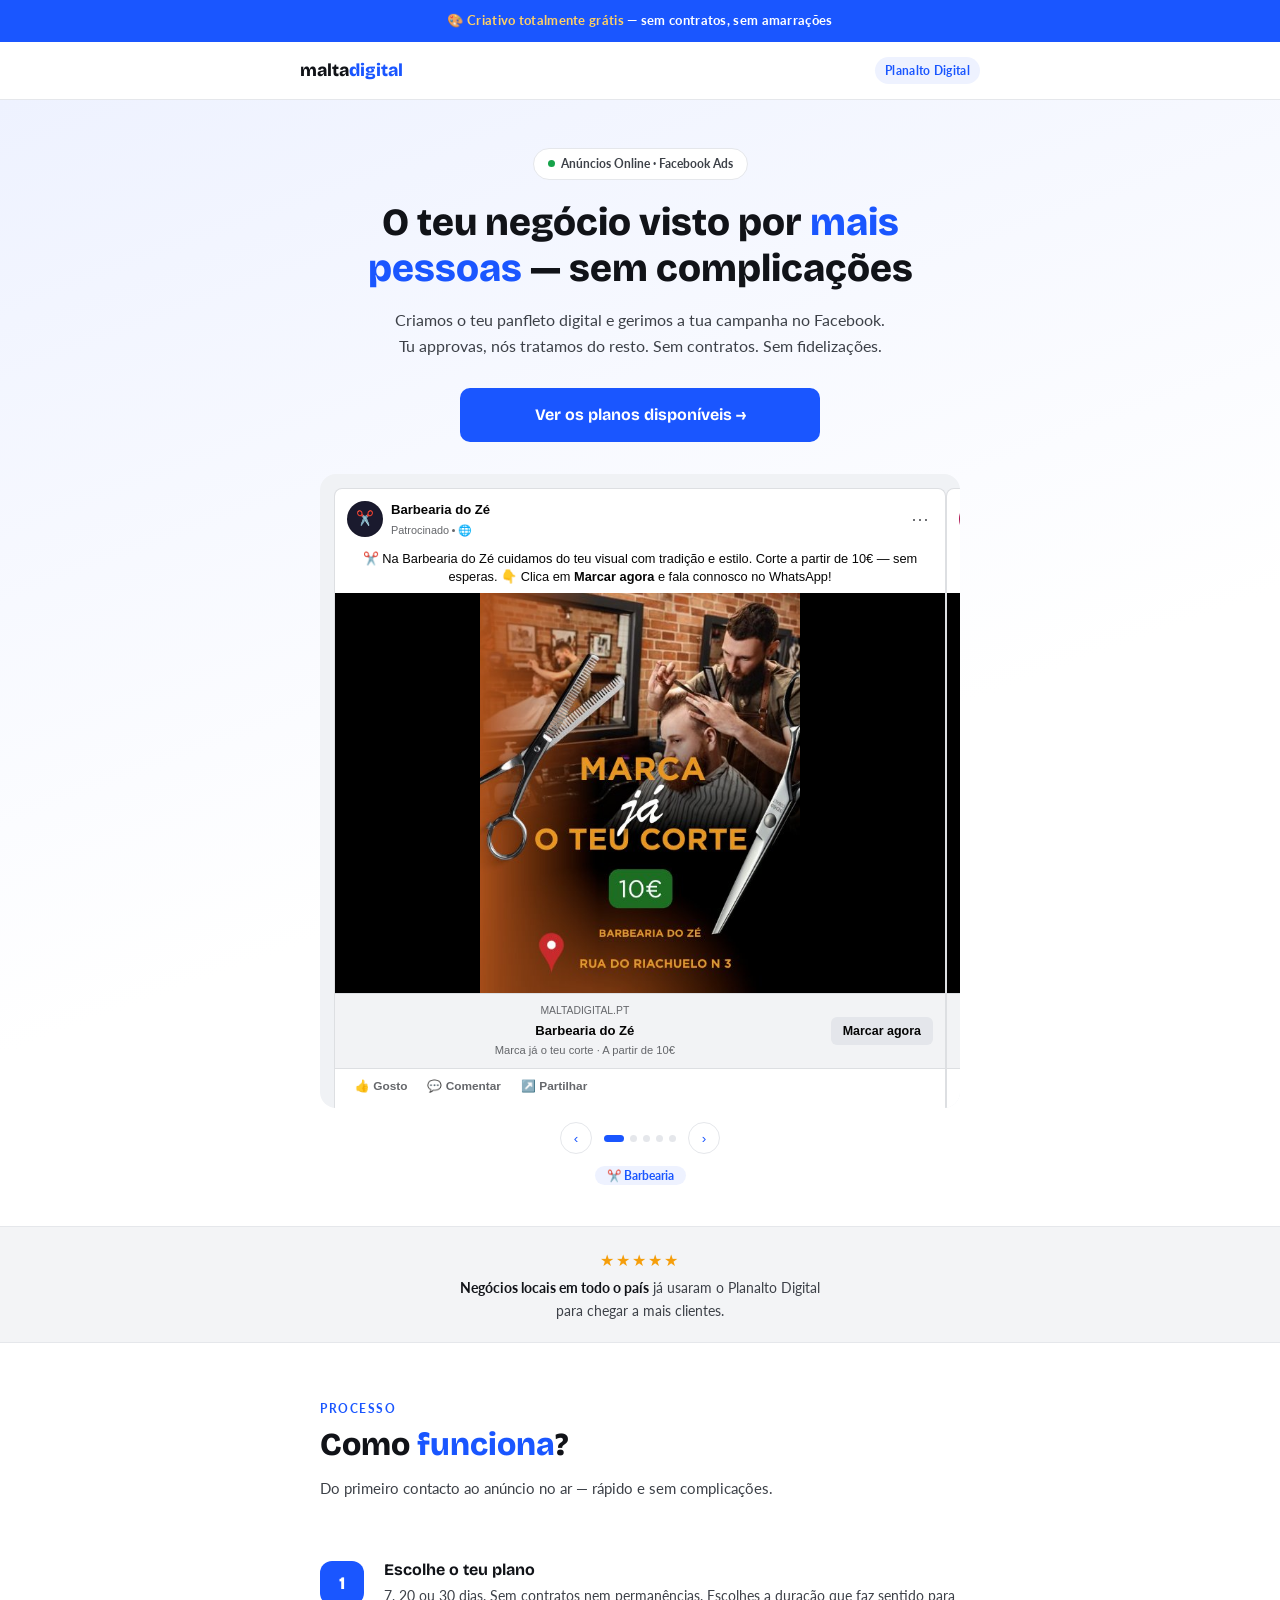
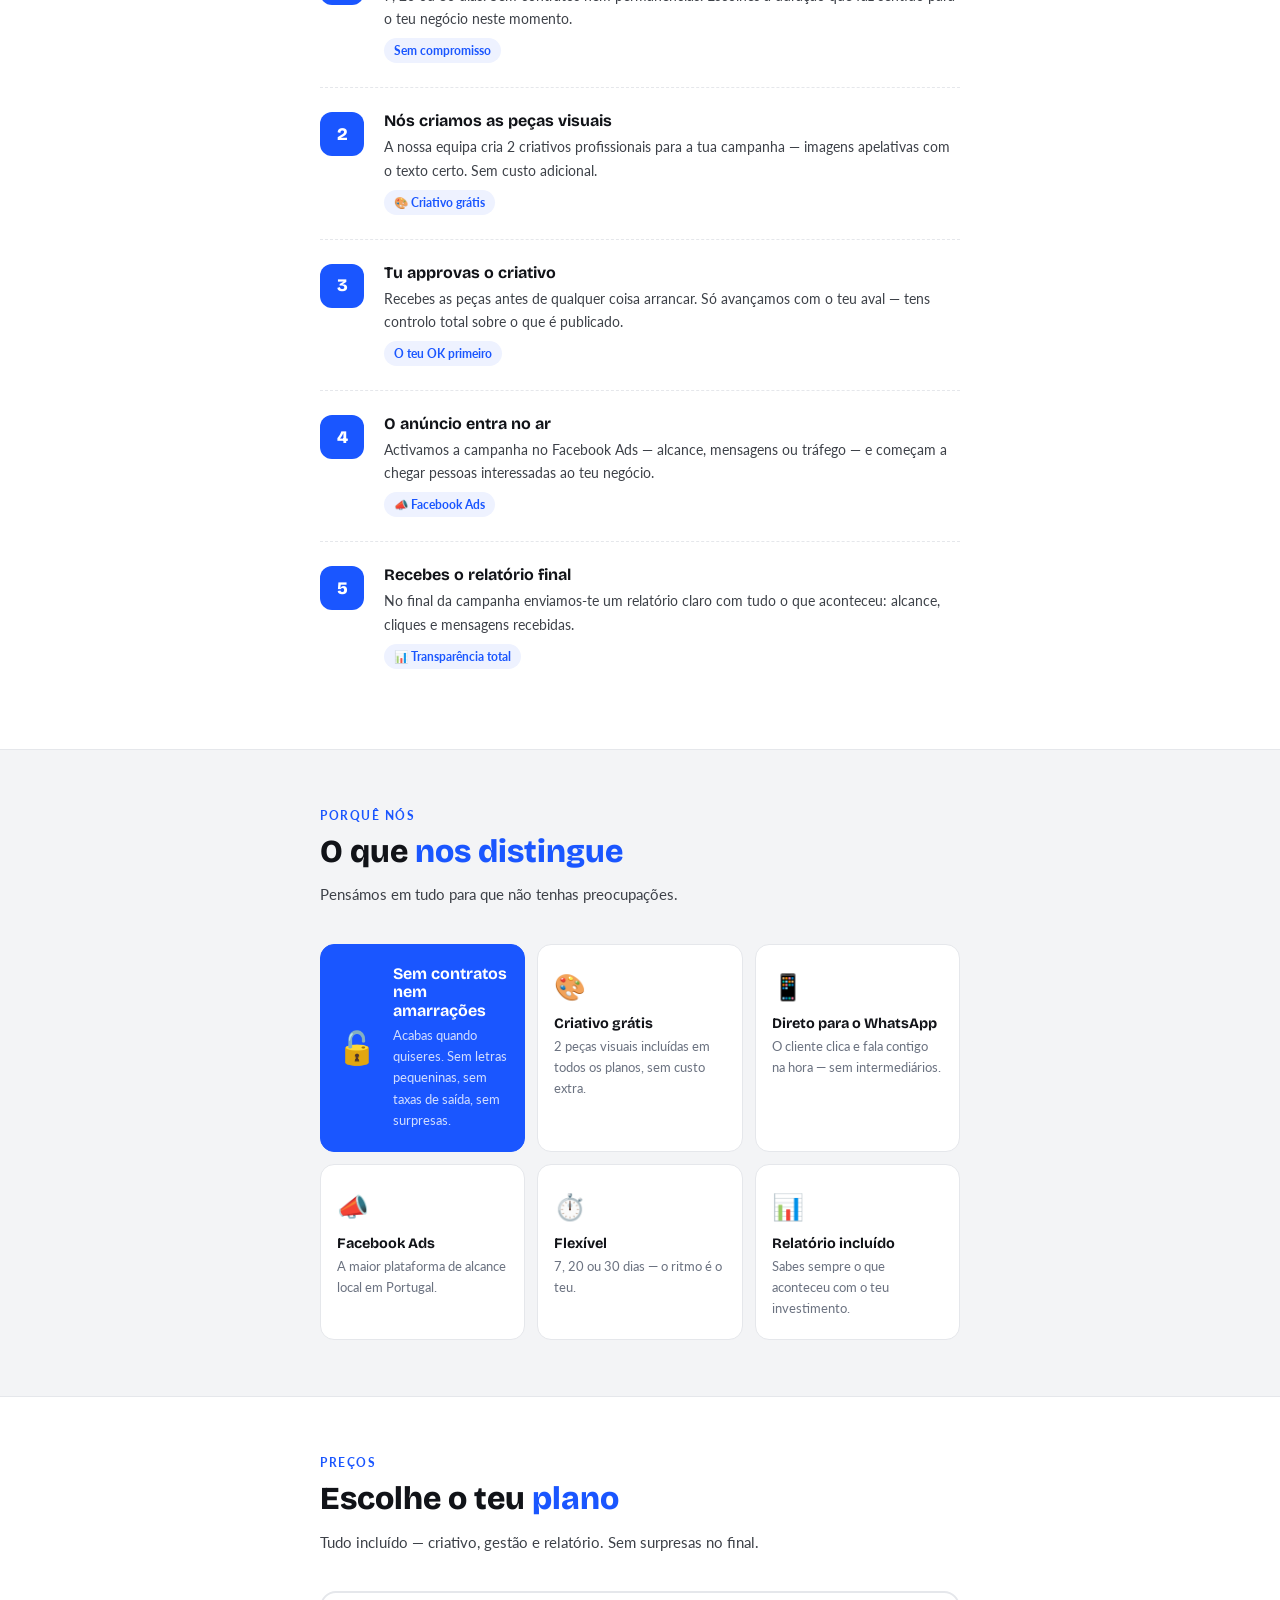
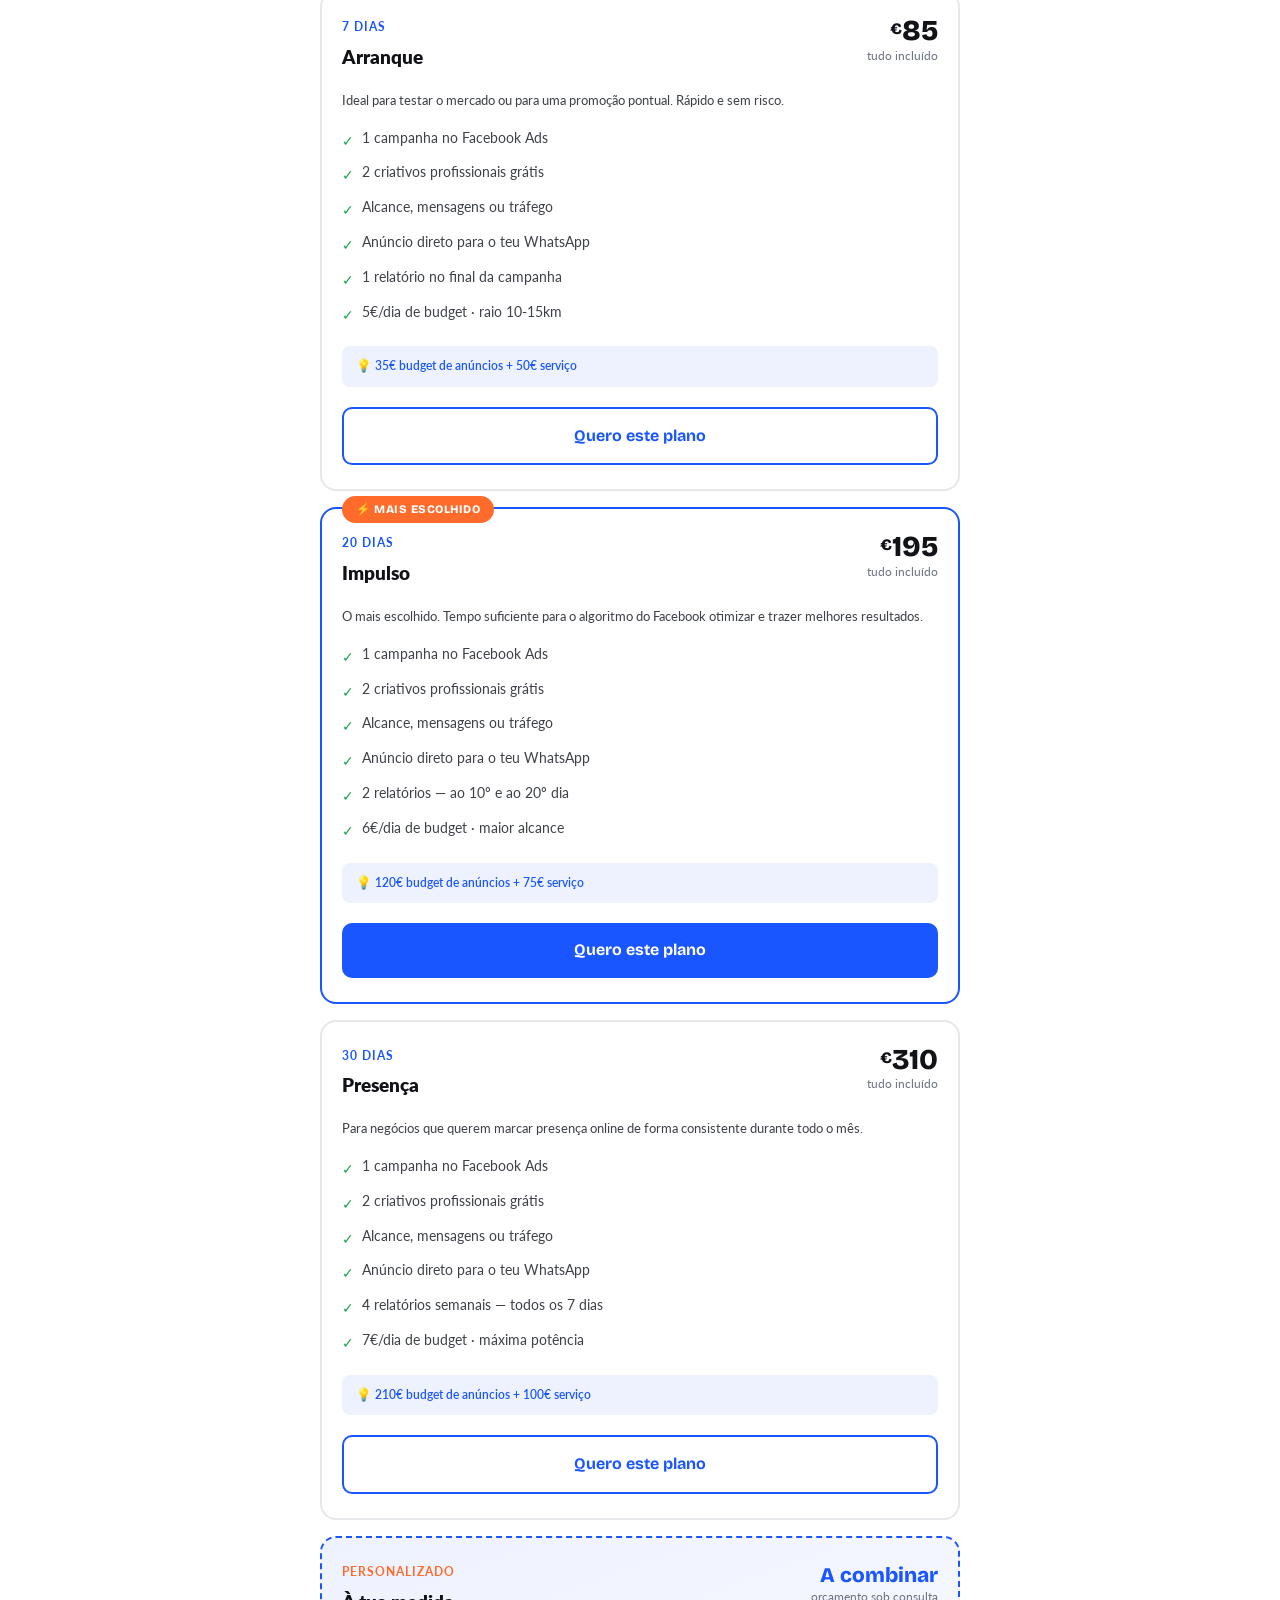
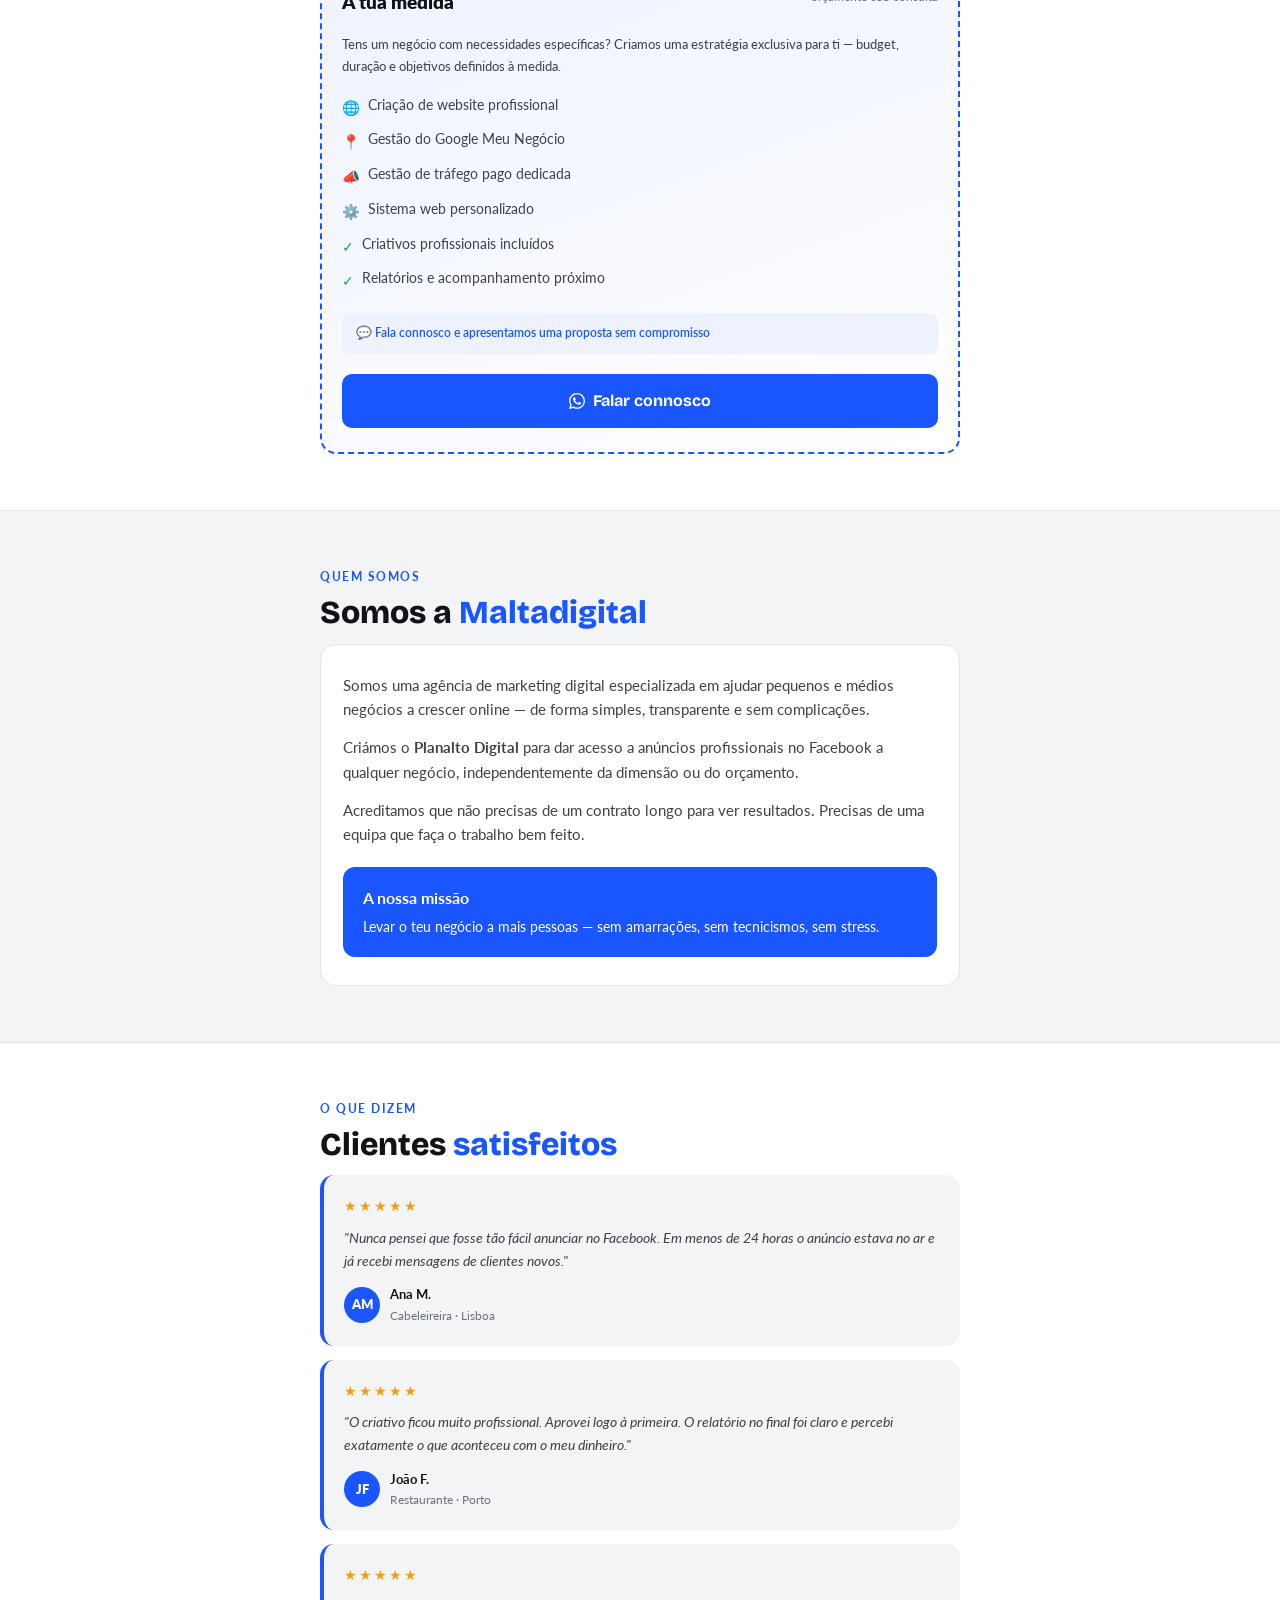
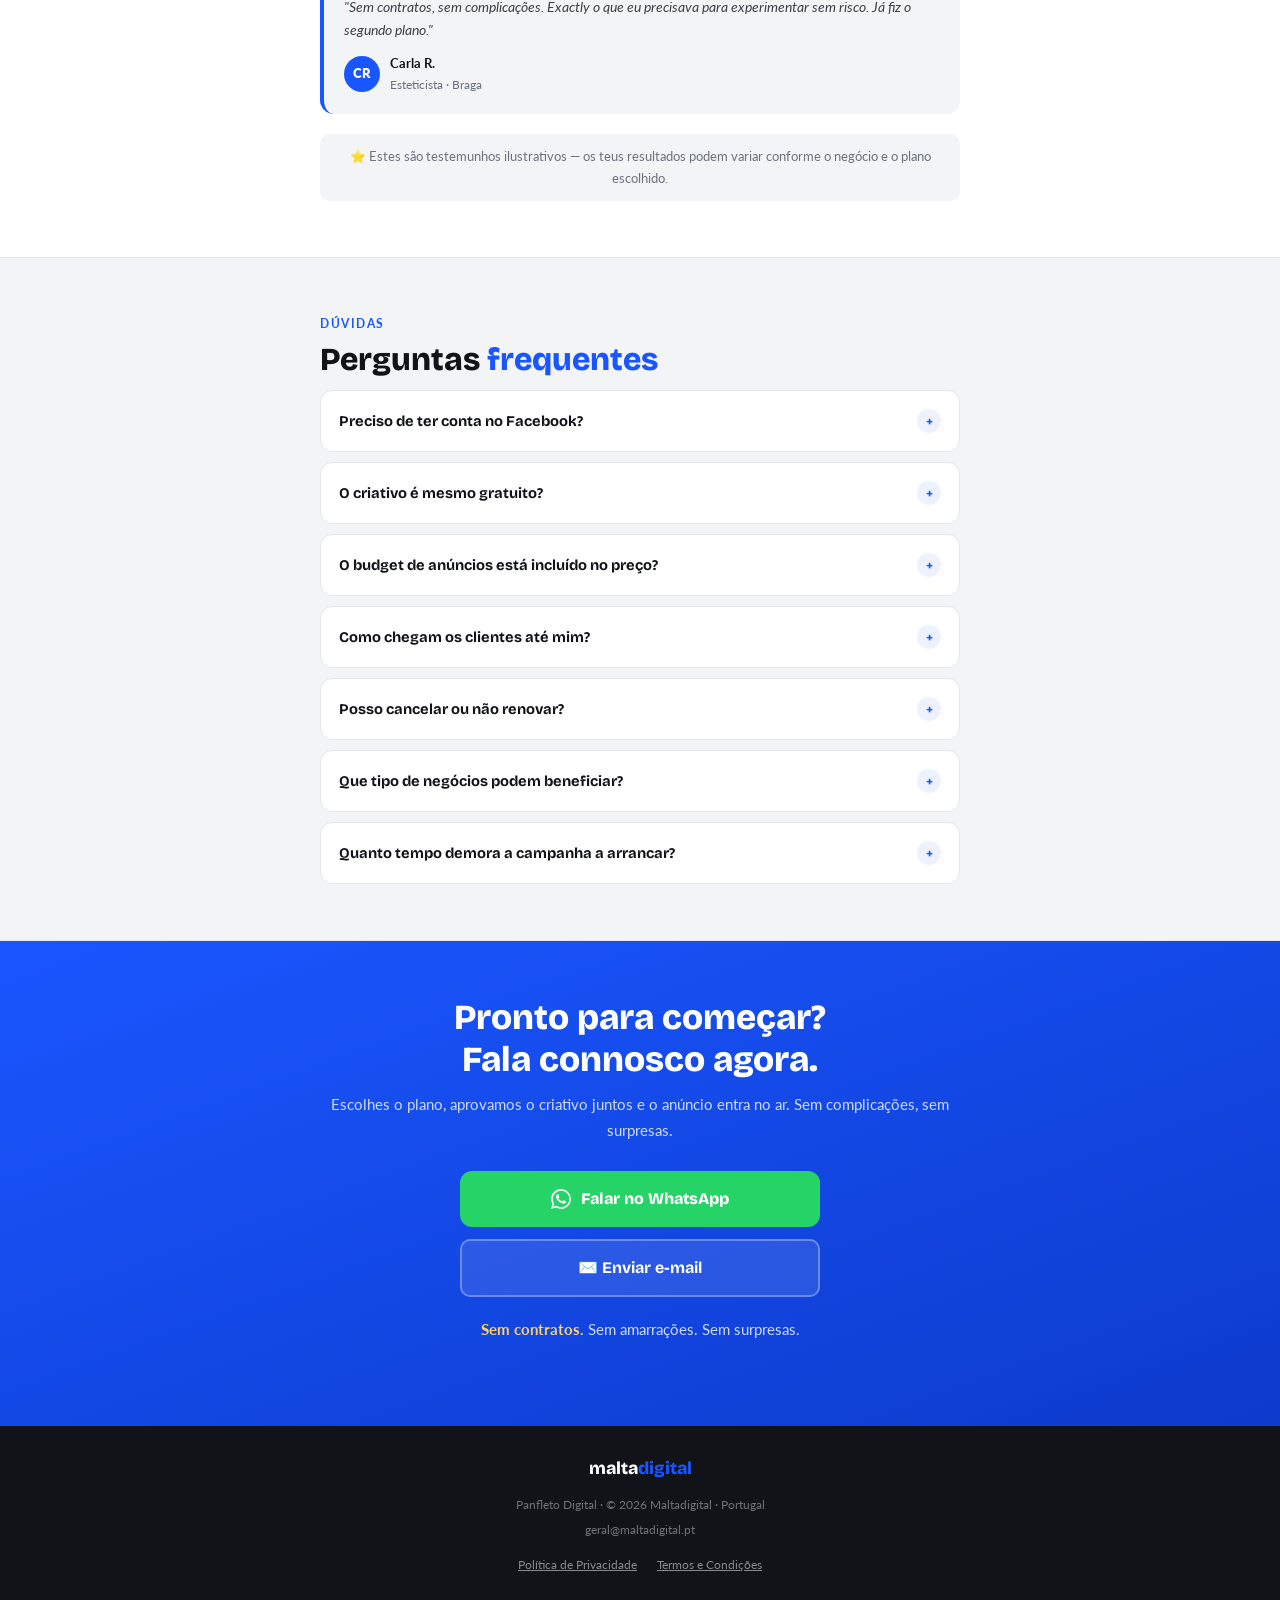
==== commit 77b30ac5: "Corrigir overflow das imagens no carrossel" ====
--- a/index.html
+++ b/index.html
@@ -188,9 +188,10 @@
     .panfleto img {
       width: 100%;
       display: block;
-      height: 260px;
-      object-fit: cover;
-      object-position: center top;
+      height: auto;
+      max-height: 400px;
+      object-fit: contain;
+      background: #000;
     }
     .pf-footer {
       background: #f2f3f5;
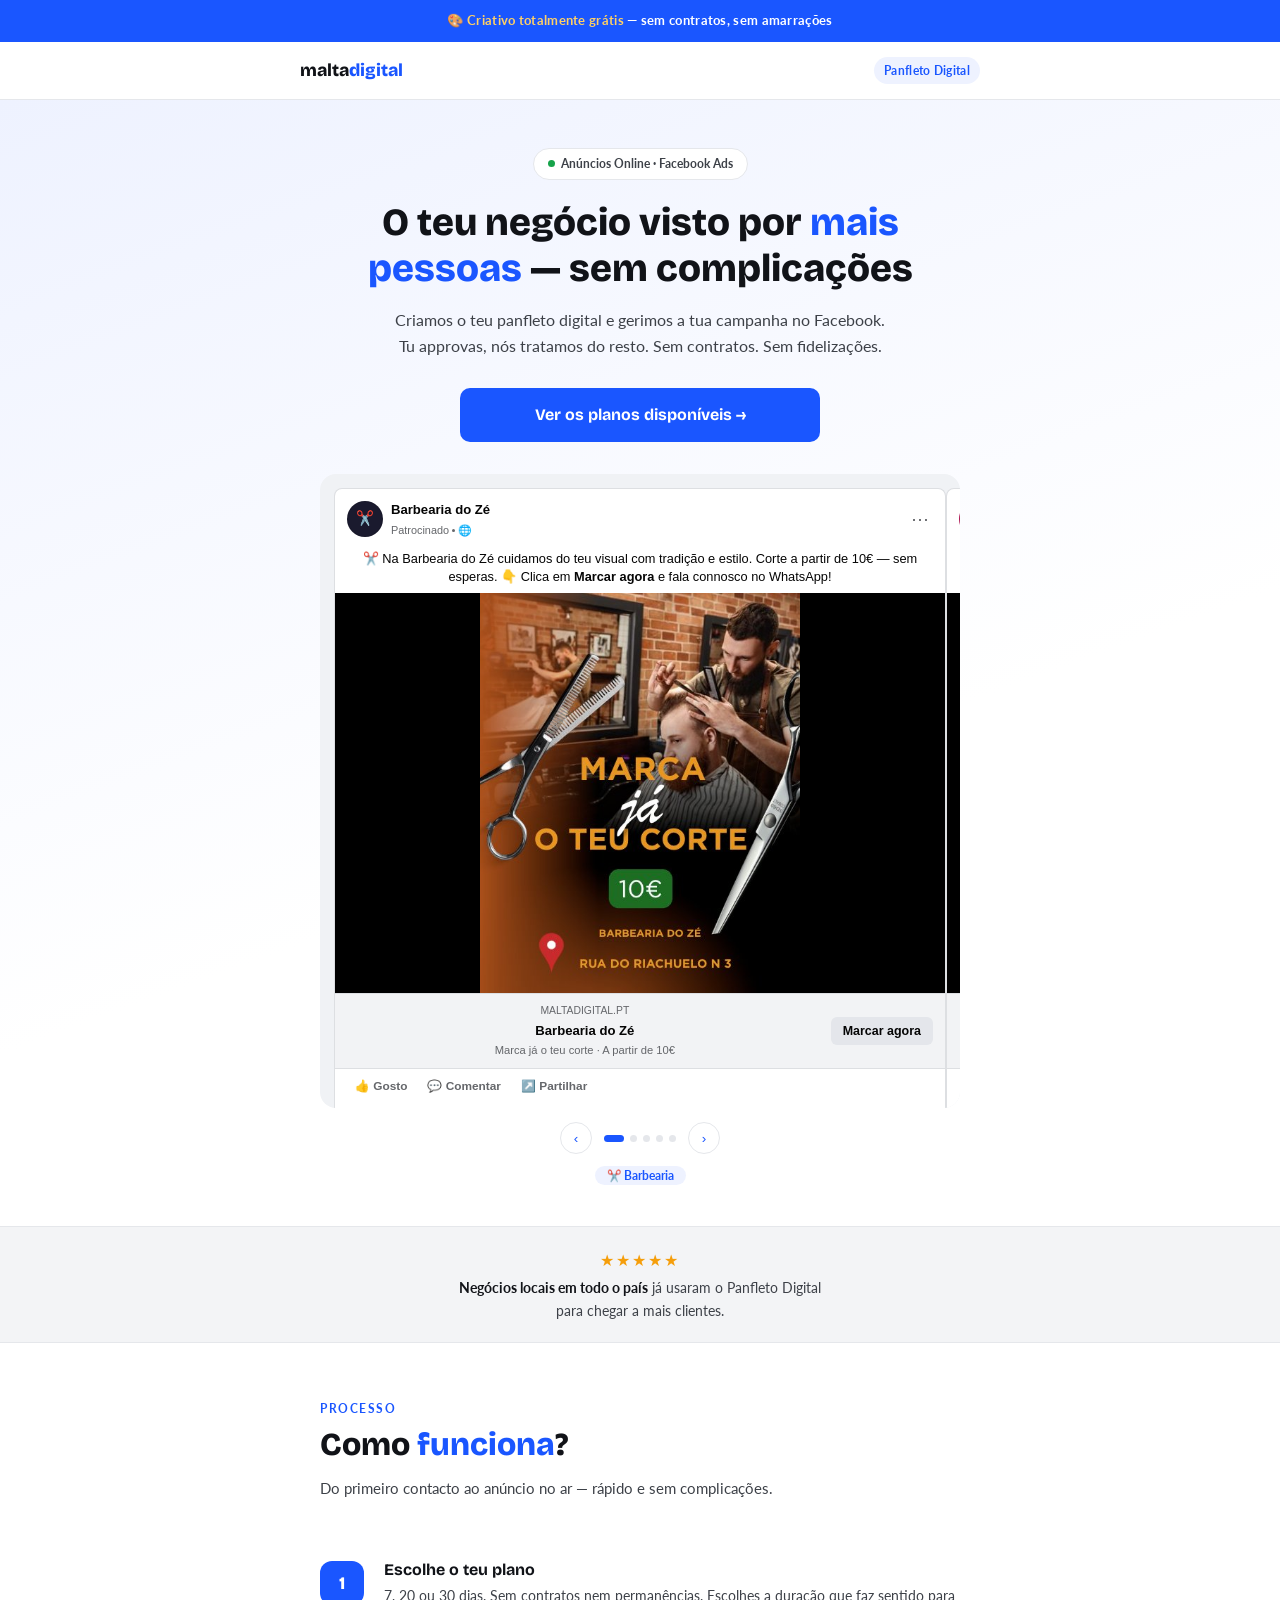
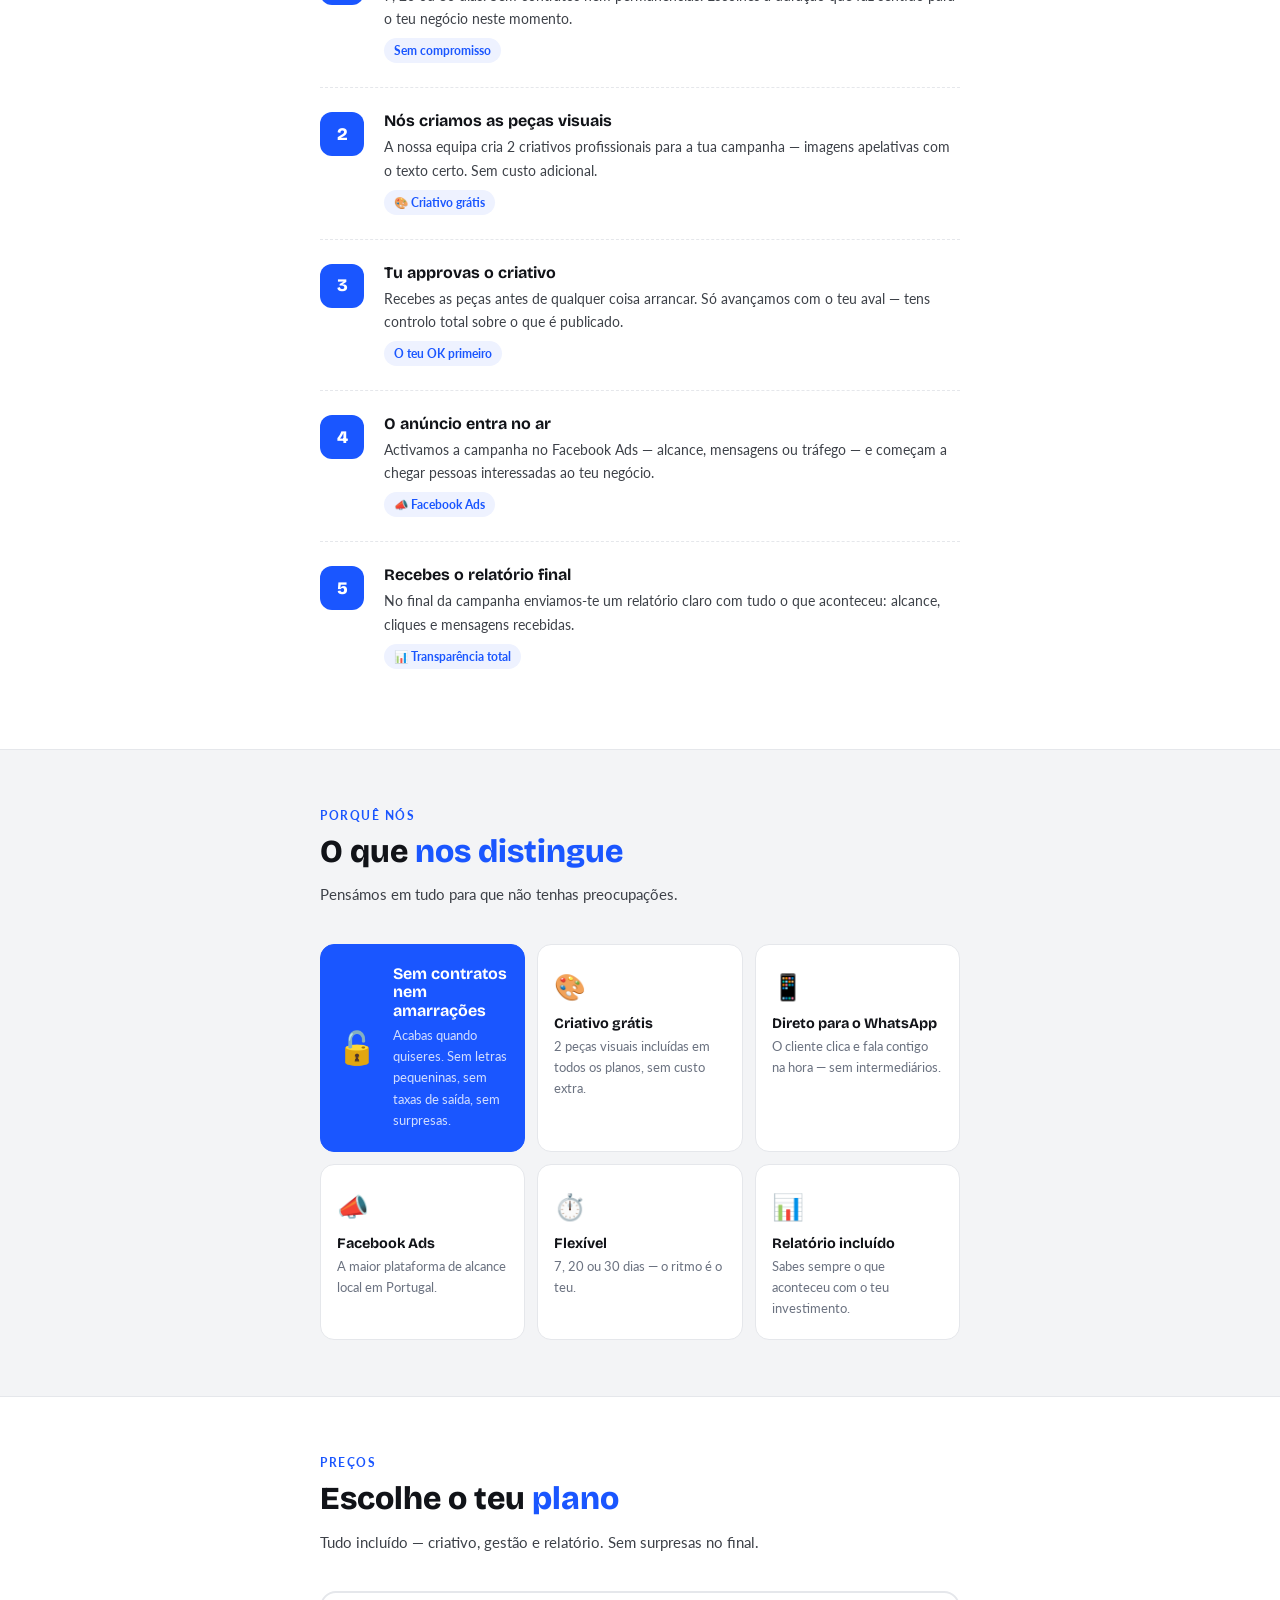
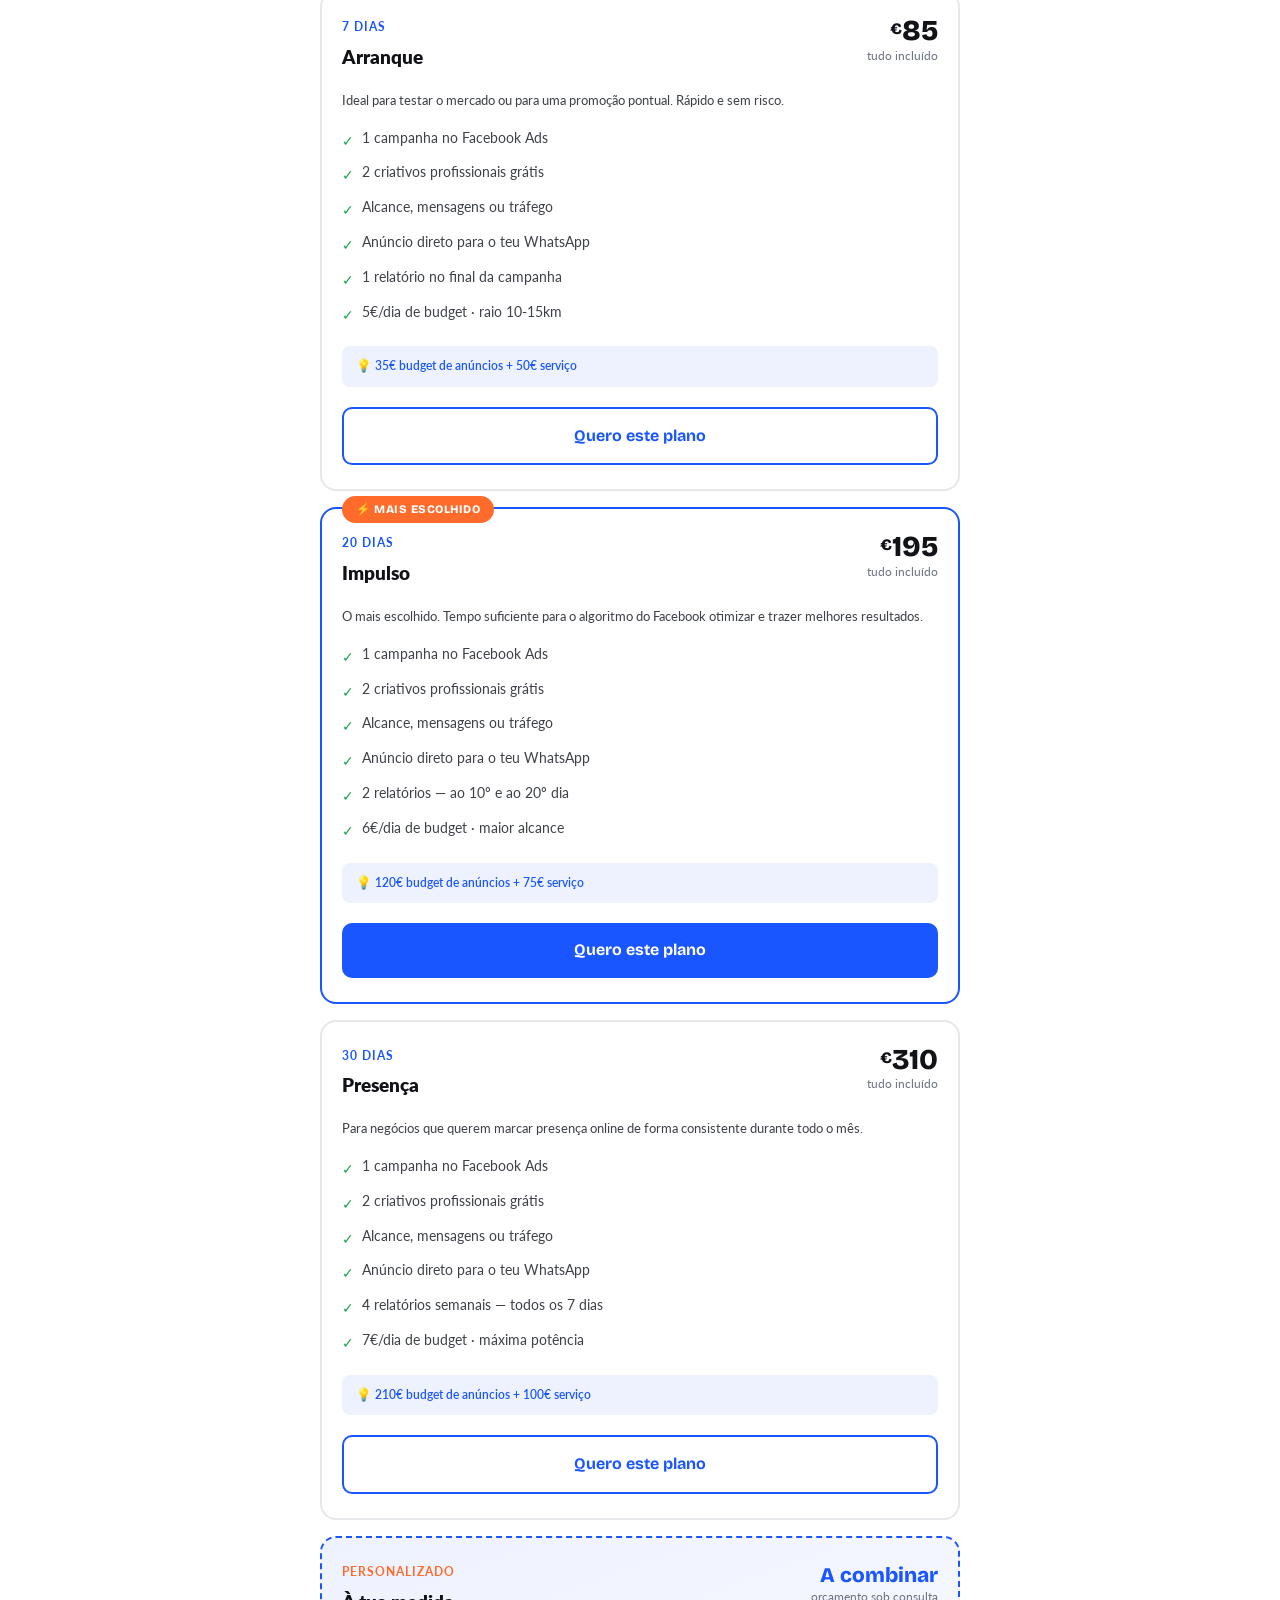
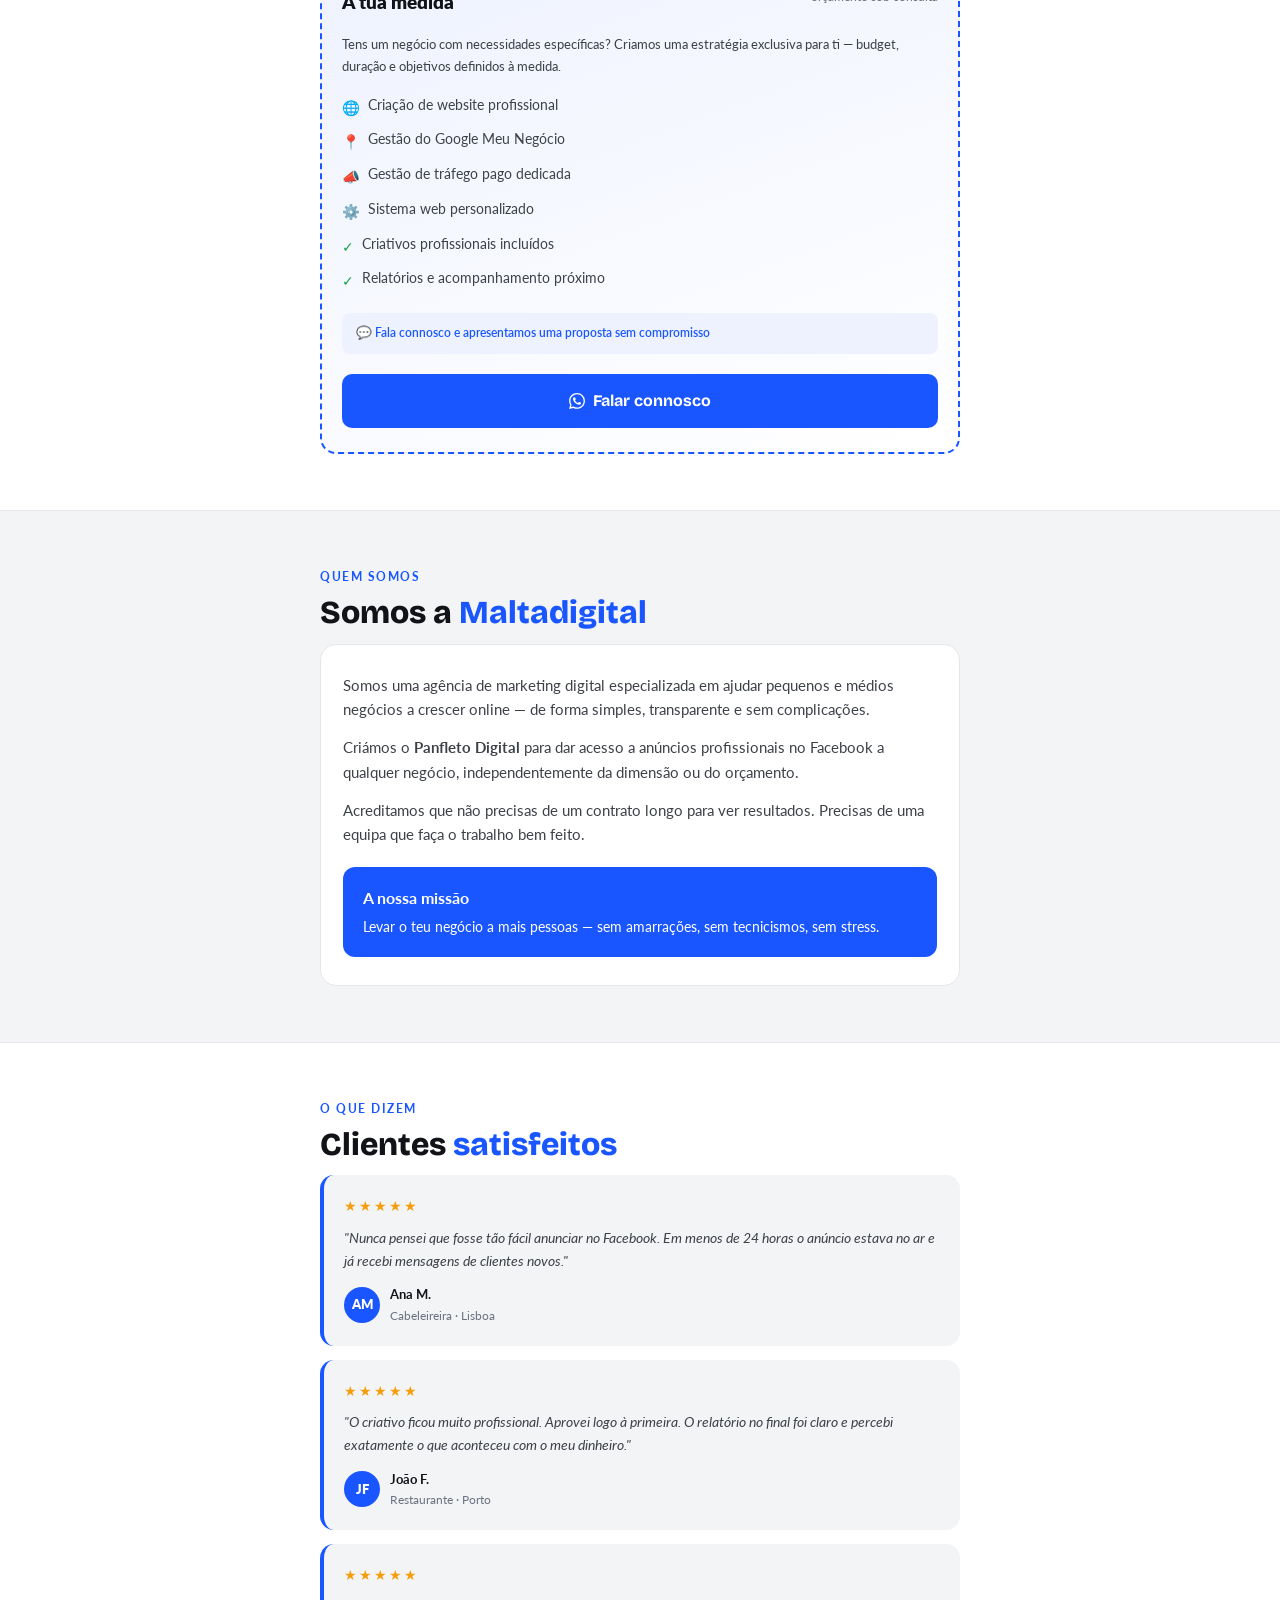
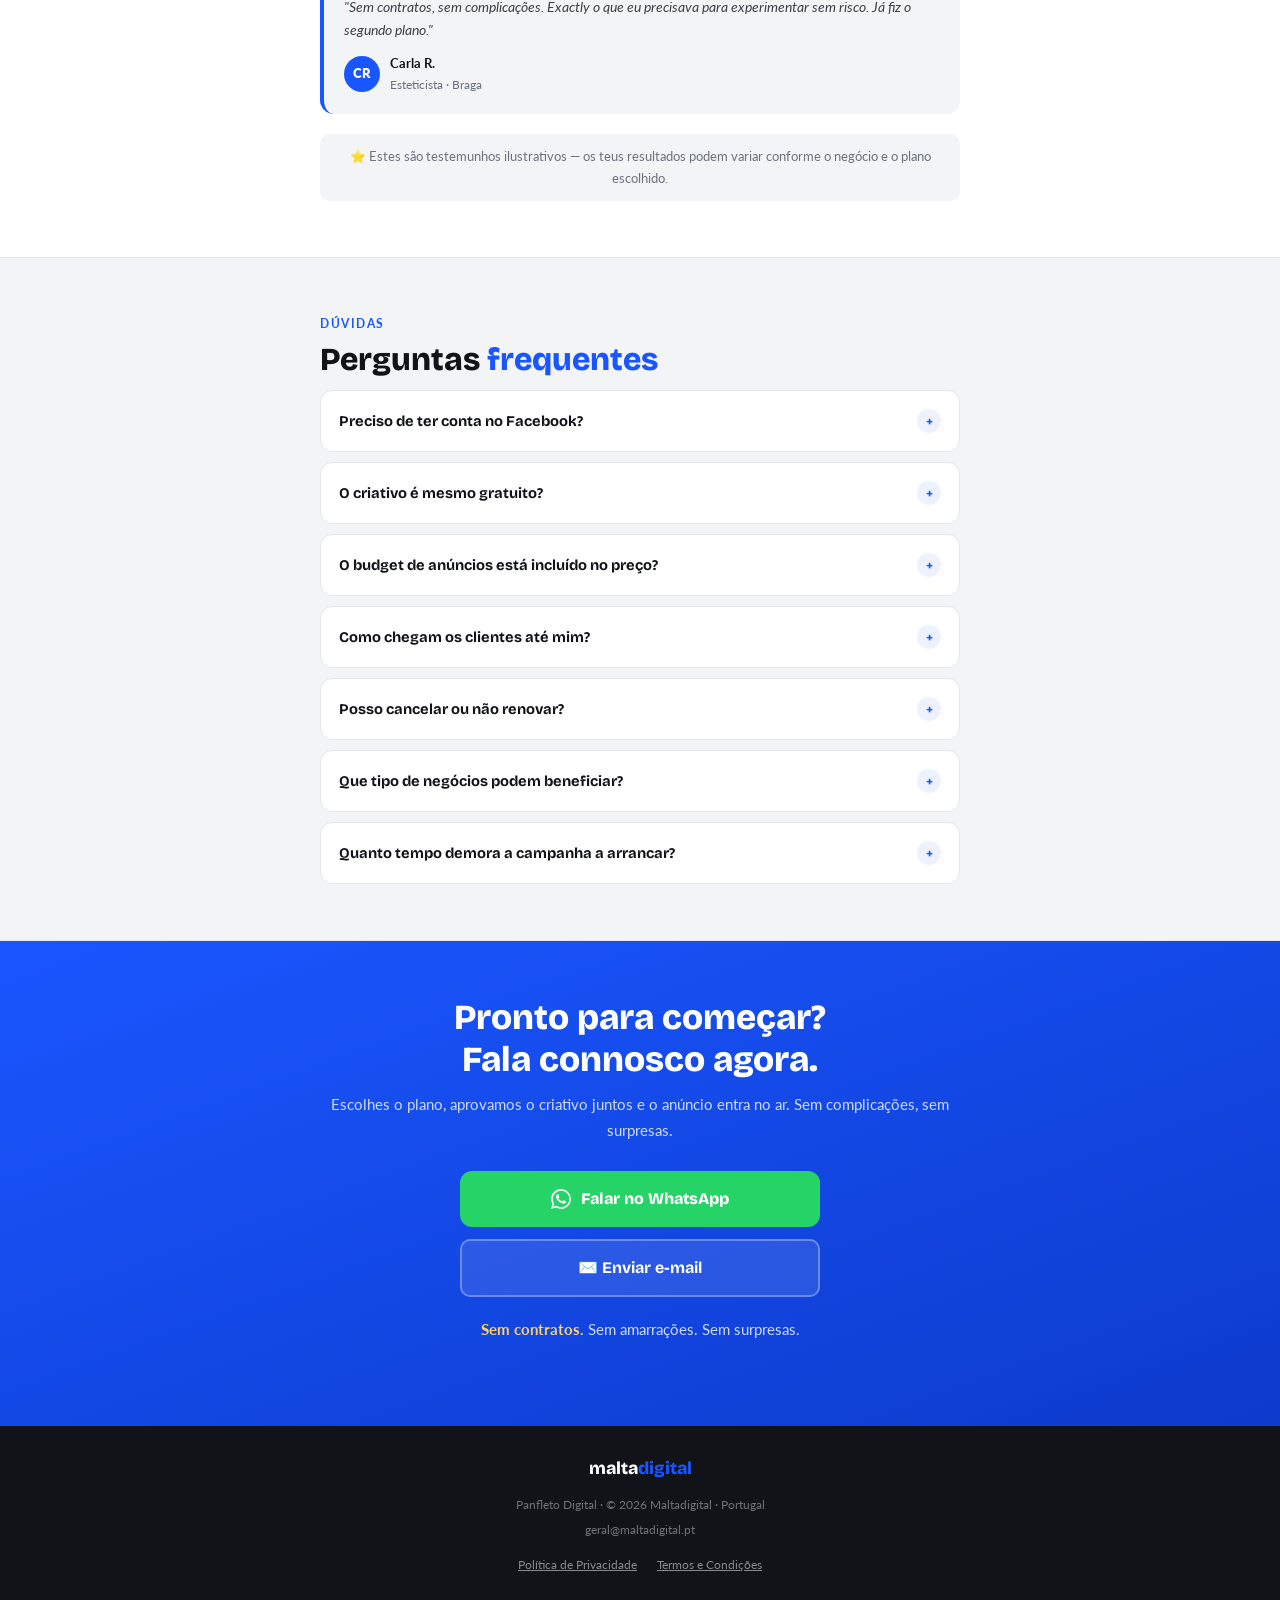
==== commit 3d8e79bd: "Substituir todas as ocorrências de Planalto por Panfleto" ====
--- a/index.html
+++ b/index.html
@@ -543,7 +543,7 @@
 <nav>
   <div class="inner">
     <div class="logo">malta<span>digital</span></div>
-    <span class="nav-tag">Planalto Digital</span>
+    <span class="nav-tag">Panfleto Digital</span>
   </div>
 </nav>
 
@@ -734,7 +734,7 @@
 <!-- PROVA SOCIAL -->
 <div class="social-proof">
   <div class="stars">★★★★★</div>
-  <p><strong>Negócios locais em todo o país</strong> já usaram o Planalto Digital<br>para chegar a mais clientes.</p>
+  <p><strong>Negócios locais em todo o país</strong> já usaram o Panfleto Digital<br>para chegar a mais clientes.</p>
 </div>
 
 
@@ -962,7 +962,7 @@
 
     <div class="sobre-card">
       <p>Somos uma agência de marketing digital especializada em ajudar pequenos e médios negócios a crescer online — de forma simples, transparente e sem complicações.</p>
-      <p>Criámos o <strong>Planalto Digital</strong> para dar acesso a anúncios profissionais no Facebook a qualquer negócio, independentemente da dimensão ou do orçamento.</p>
+      <p>Criámos o <strong>Panfleto Digital</strong> para dar acesso a anúncios profissionais no Facebook a qualquer negócio, independentemente da dimensão ou do orçamento.</p>
       <p>Acreditamos que não precisas de um contrato longo para ver resultados. Precisas de uma equipa que faça o trabalho bem feito.</p>
       <div class="sobre-highlight">
         <strong>A nossa missão</strong>
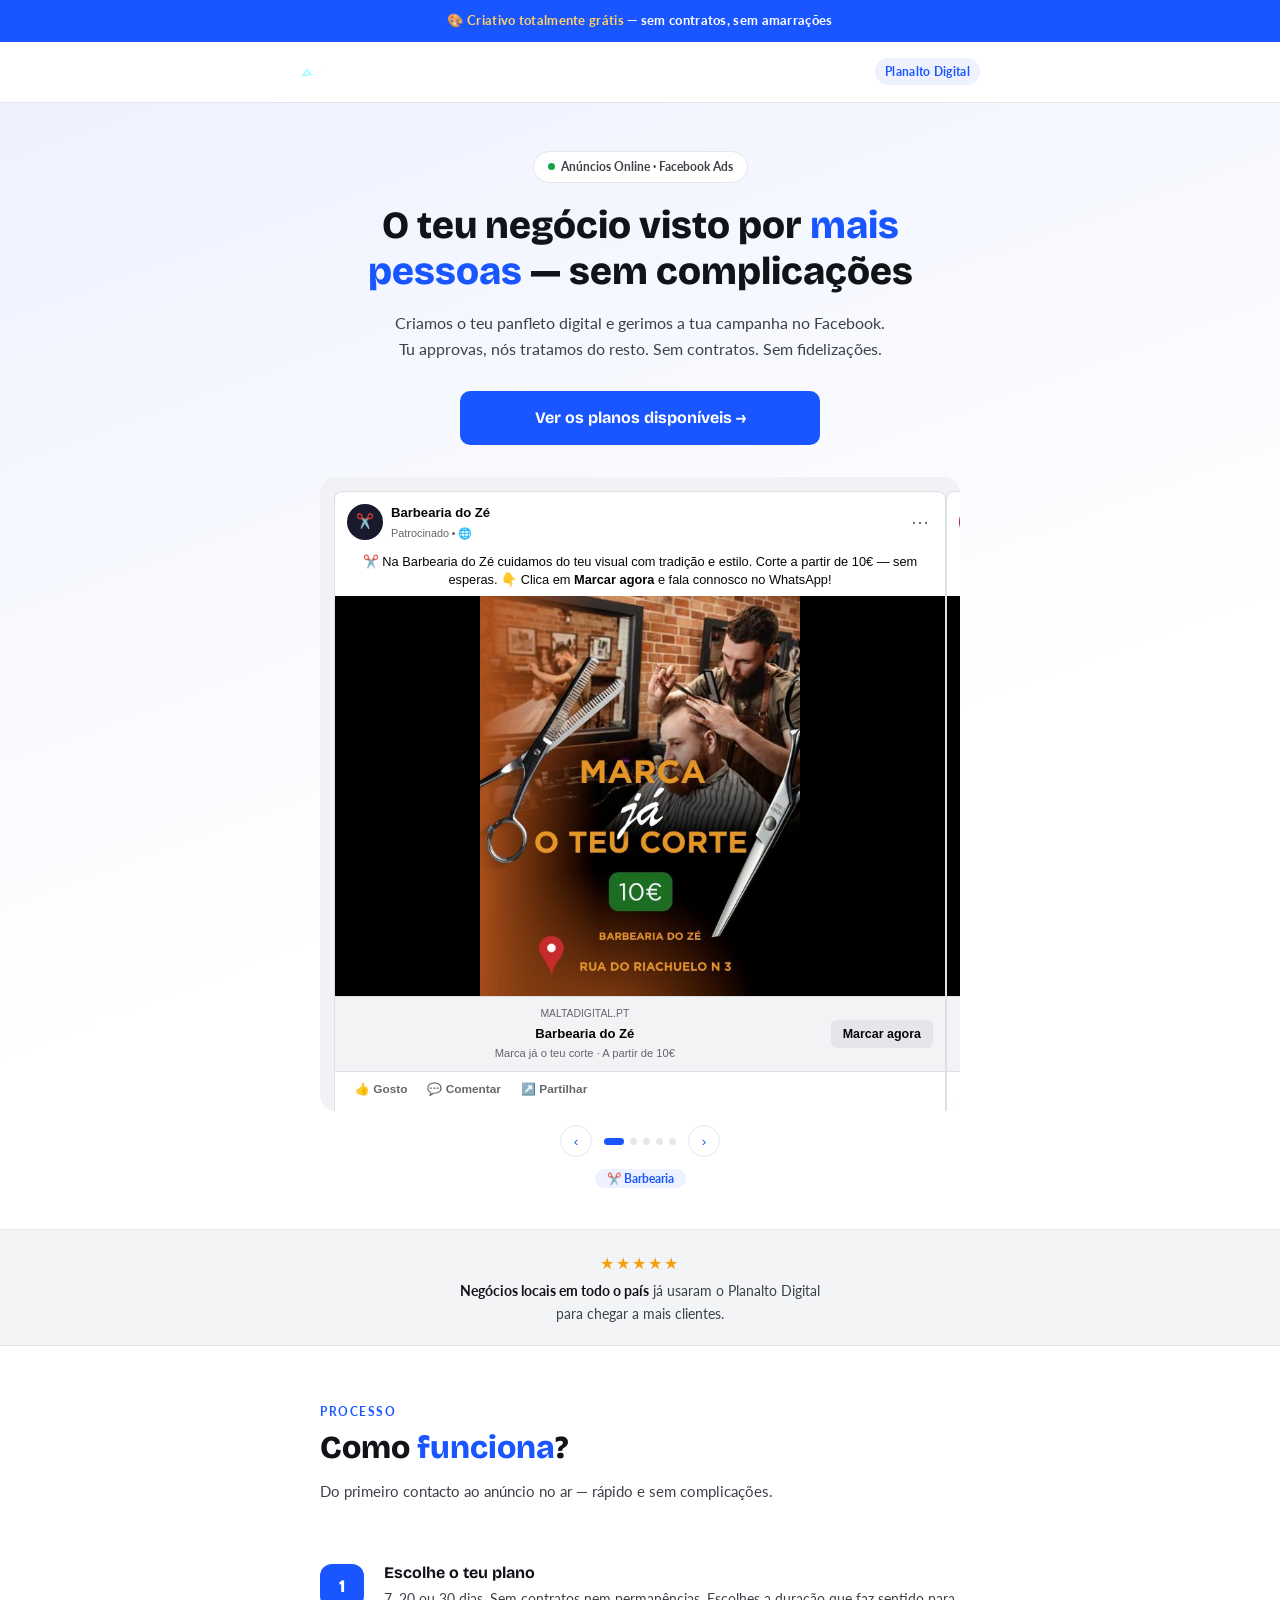
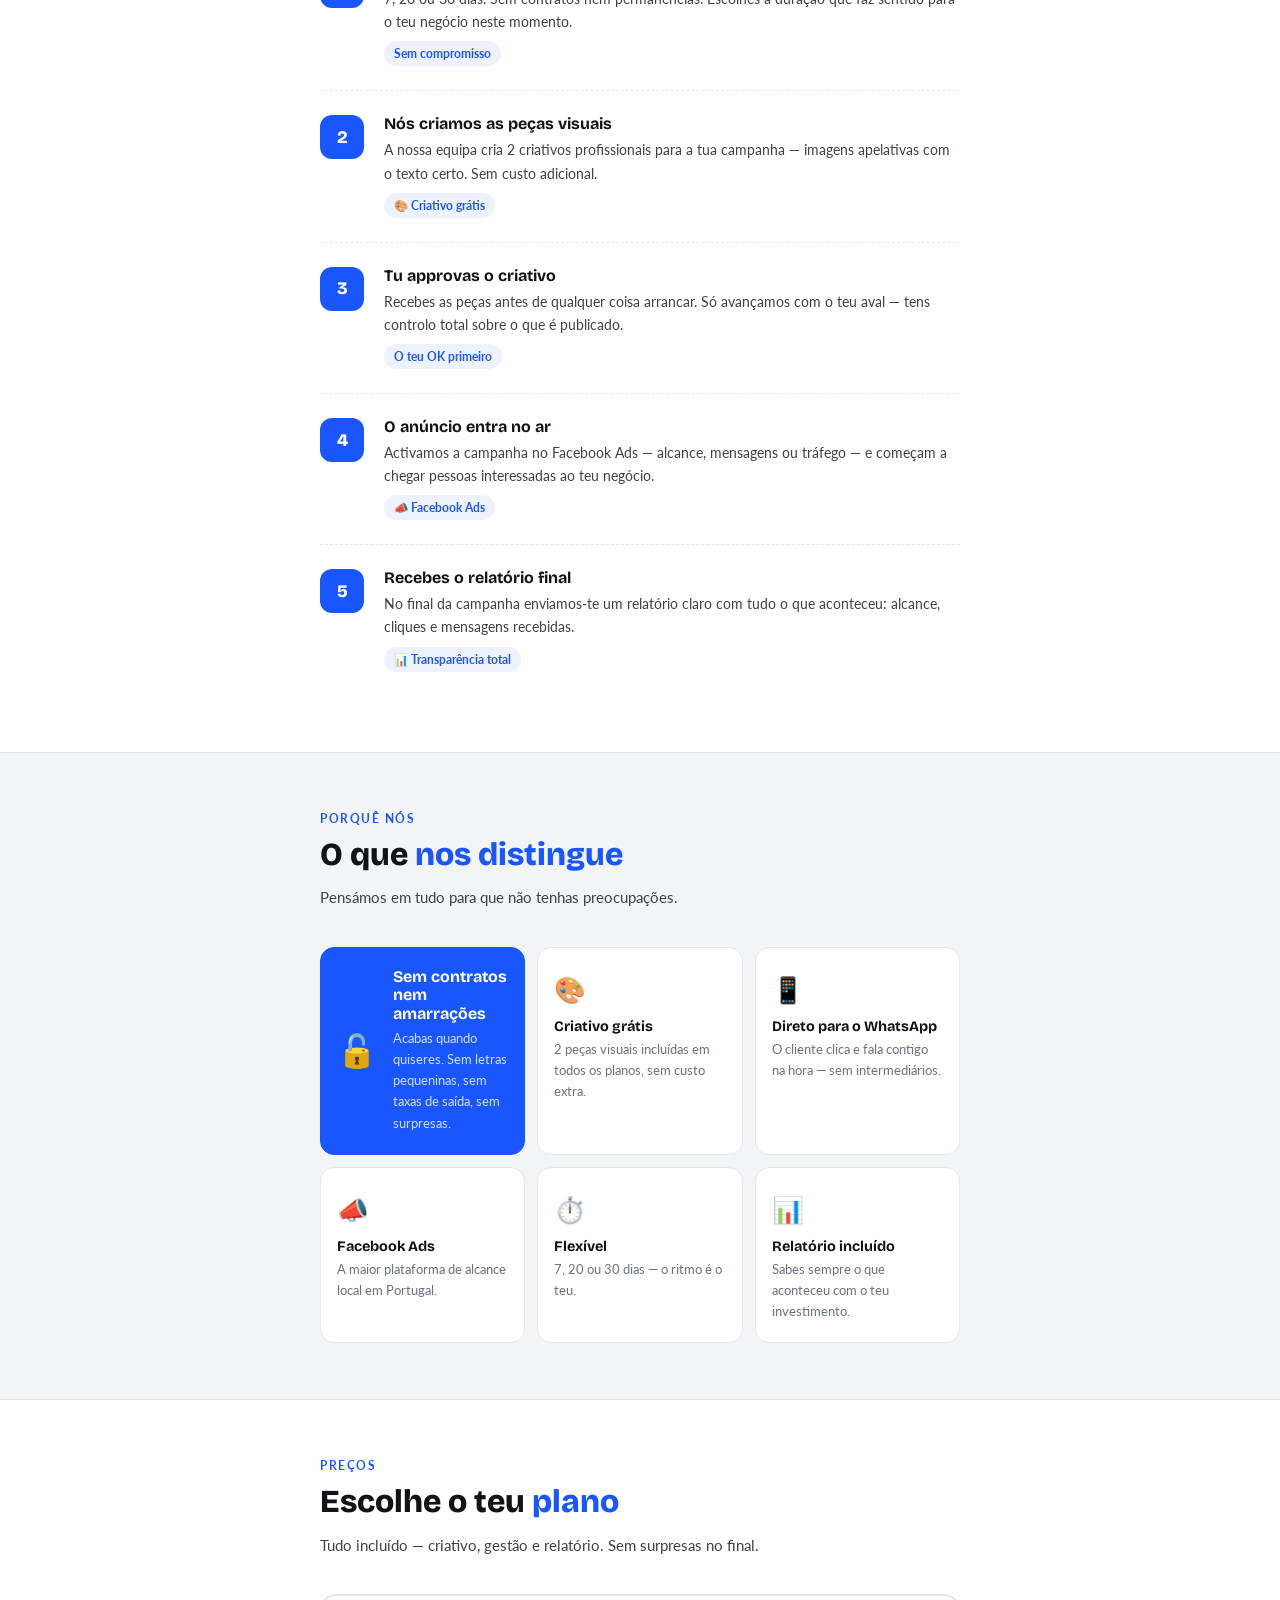
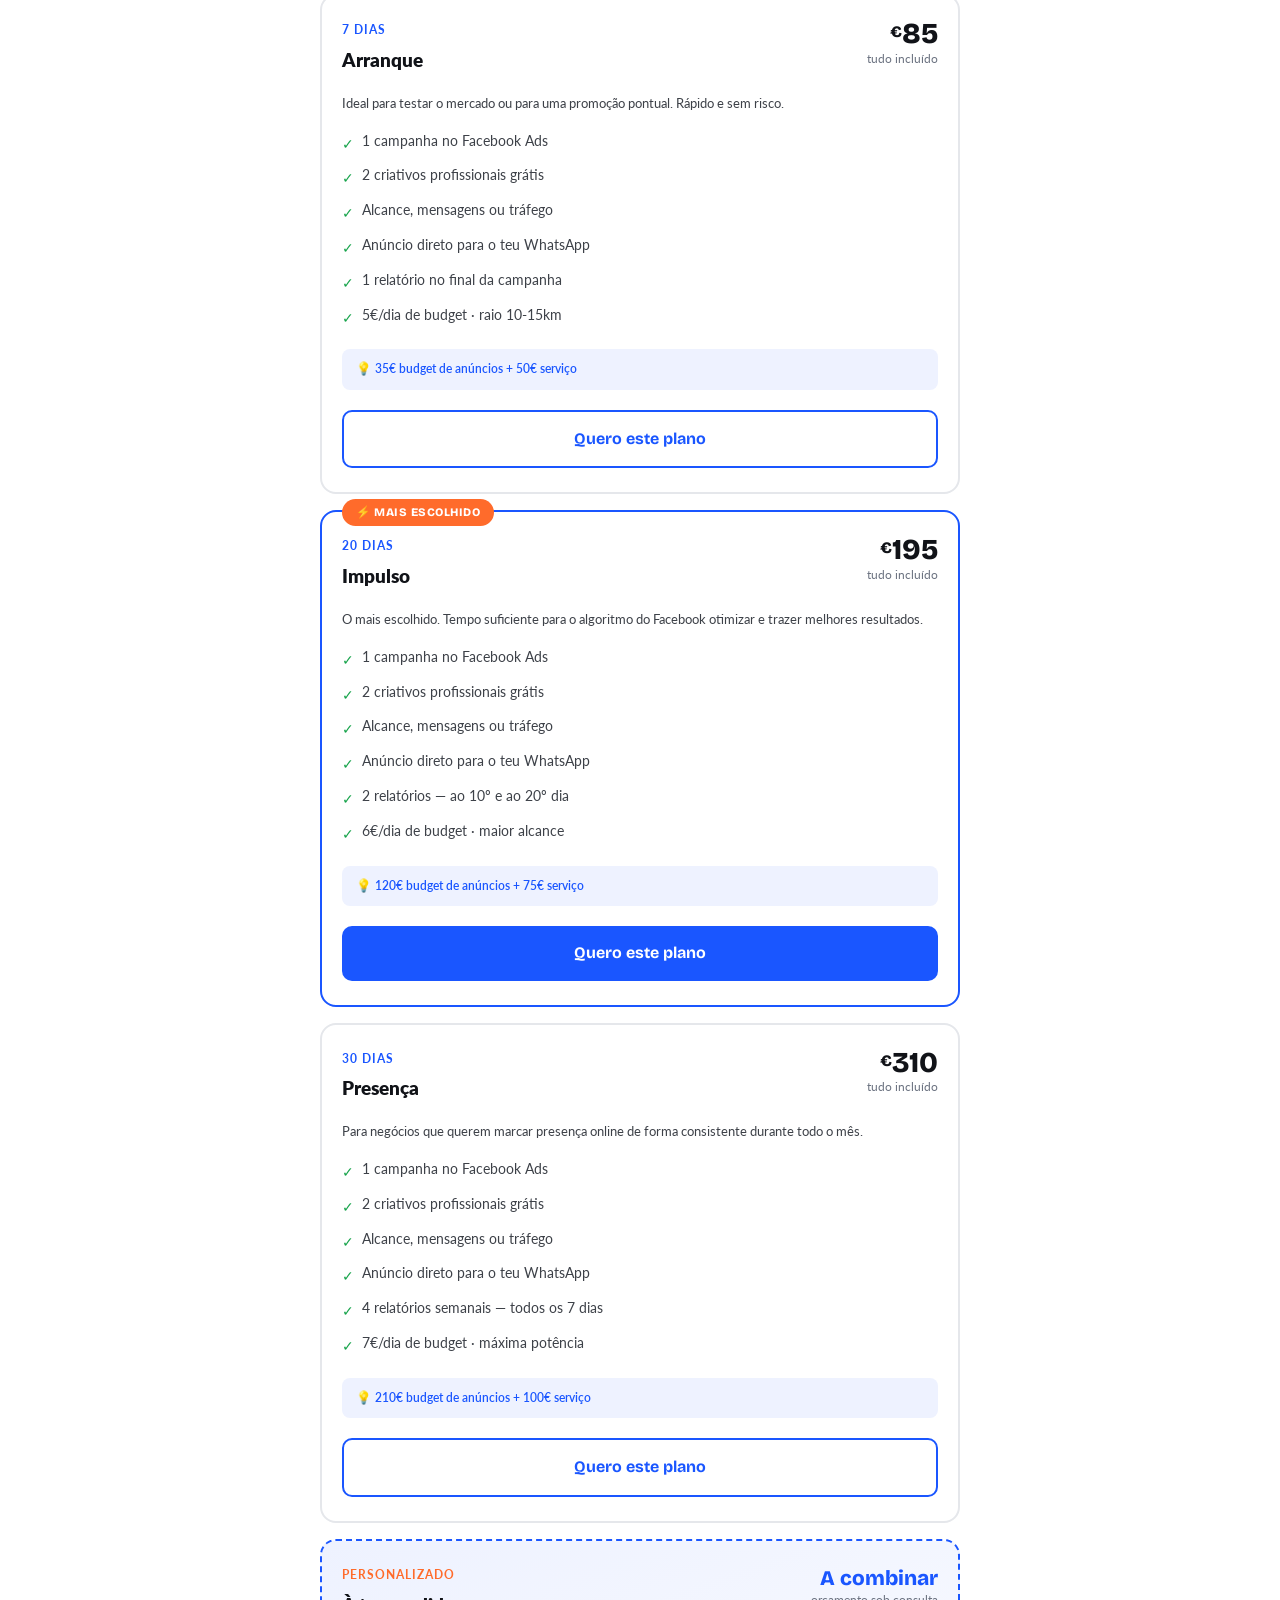
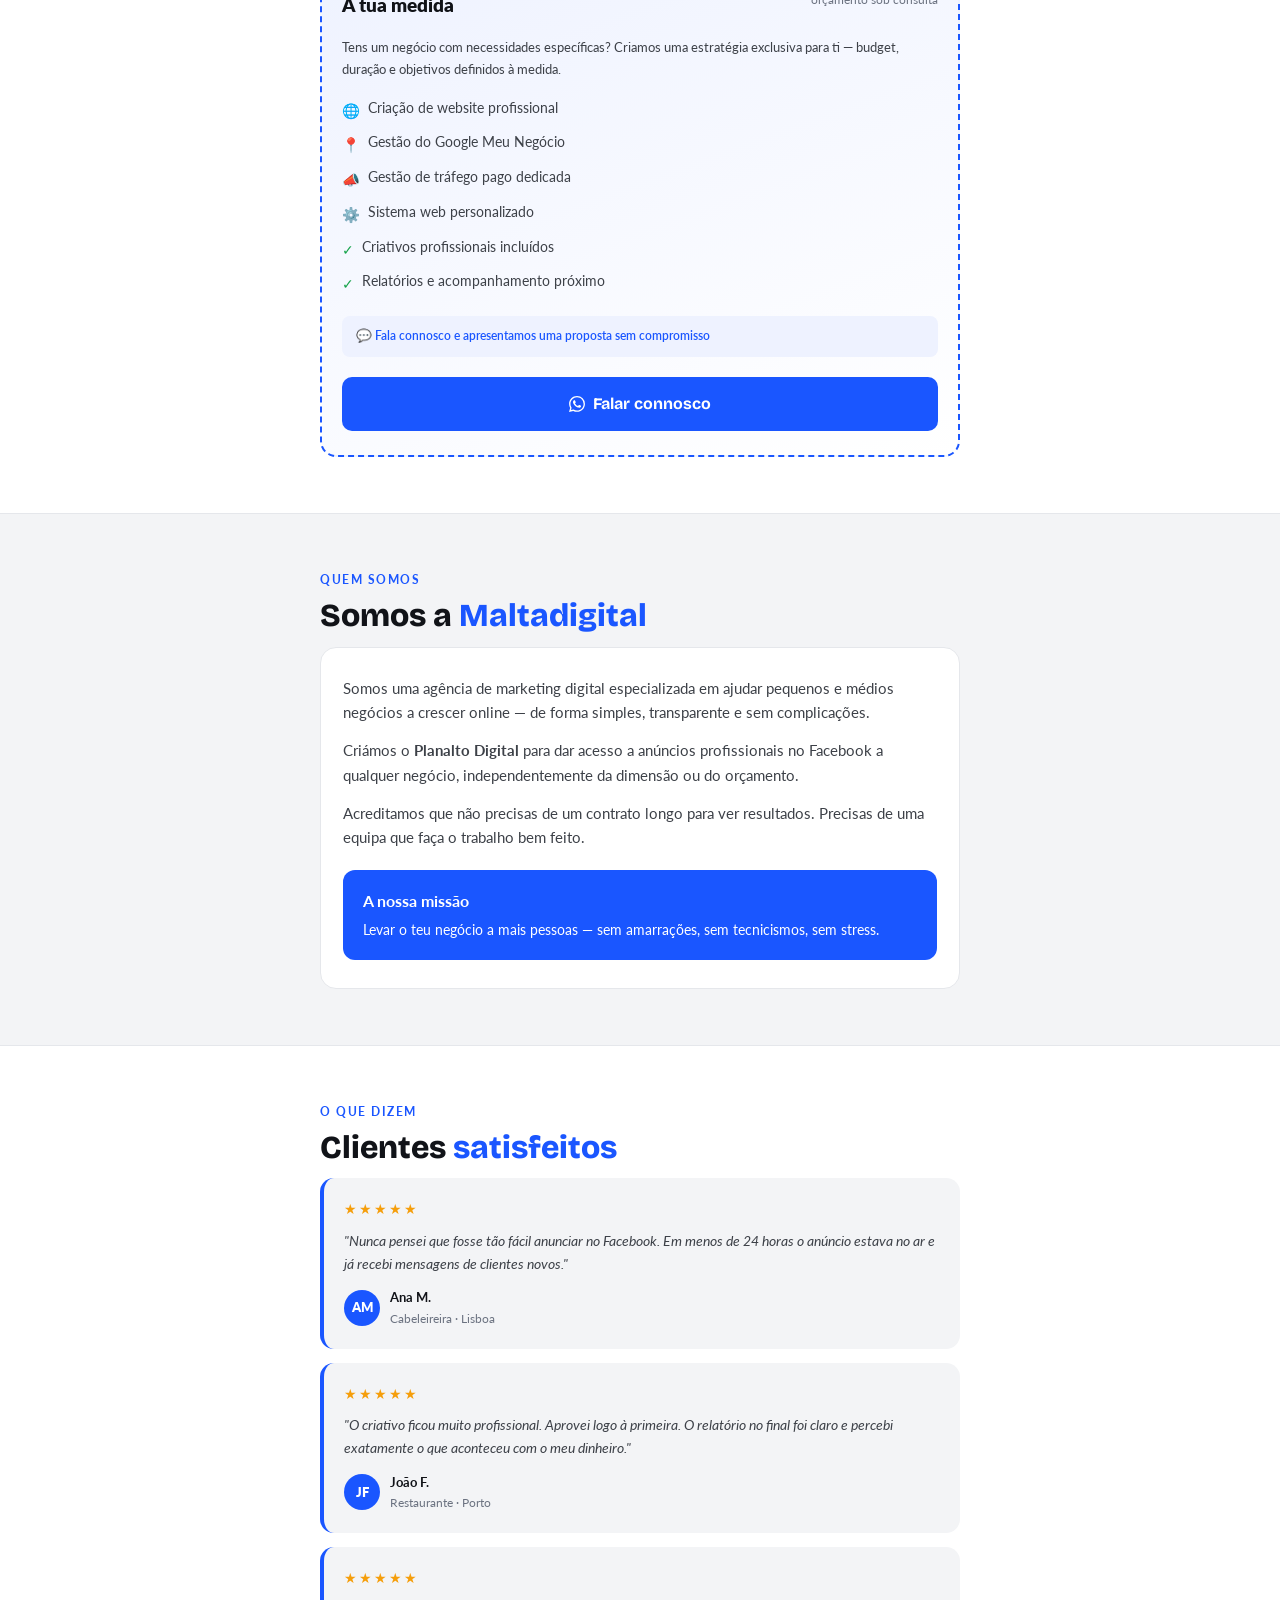
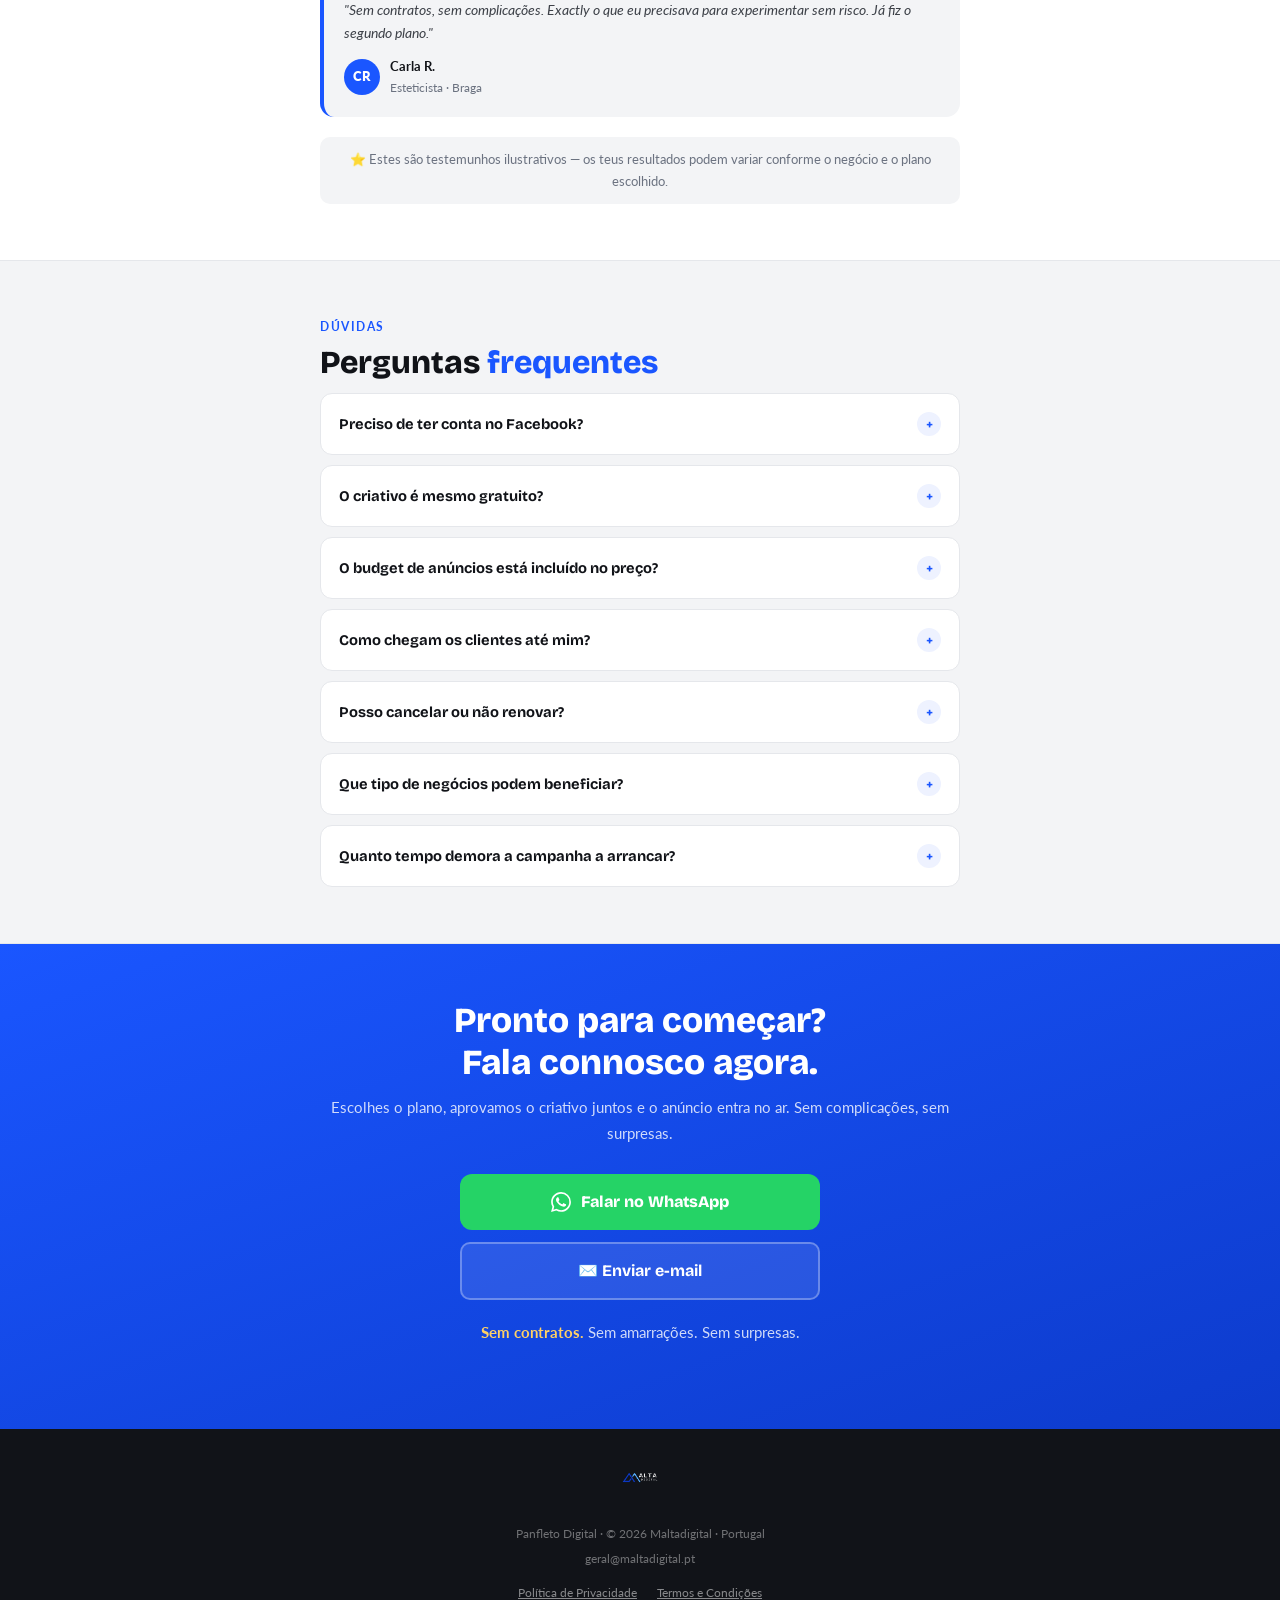
==== commit 9f0c32cf: "Corrigir imagens do carrossel — mostrar imagem completa" ====
--- a/index.html
+++ b/index.html
@@ -2,7 +2,7 @@
 <html lang="pt-PT">
 <head>
   <meta charset="UTF-8"/>
-  <link rel="icon" type="image/svg+xml" href="[data-uri]"/>
+  <link rel="icon" type="image/png" href="[data-uri]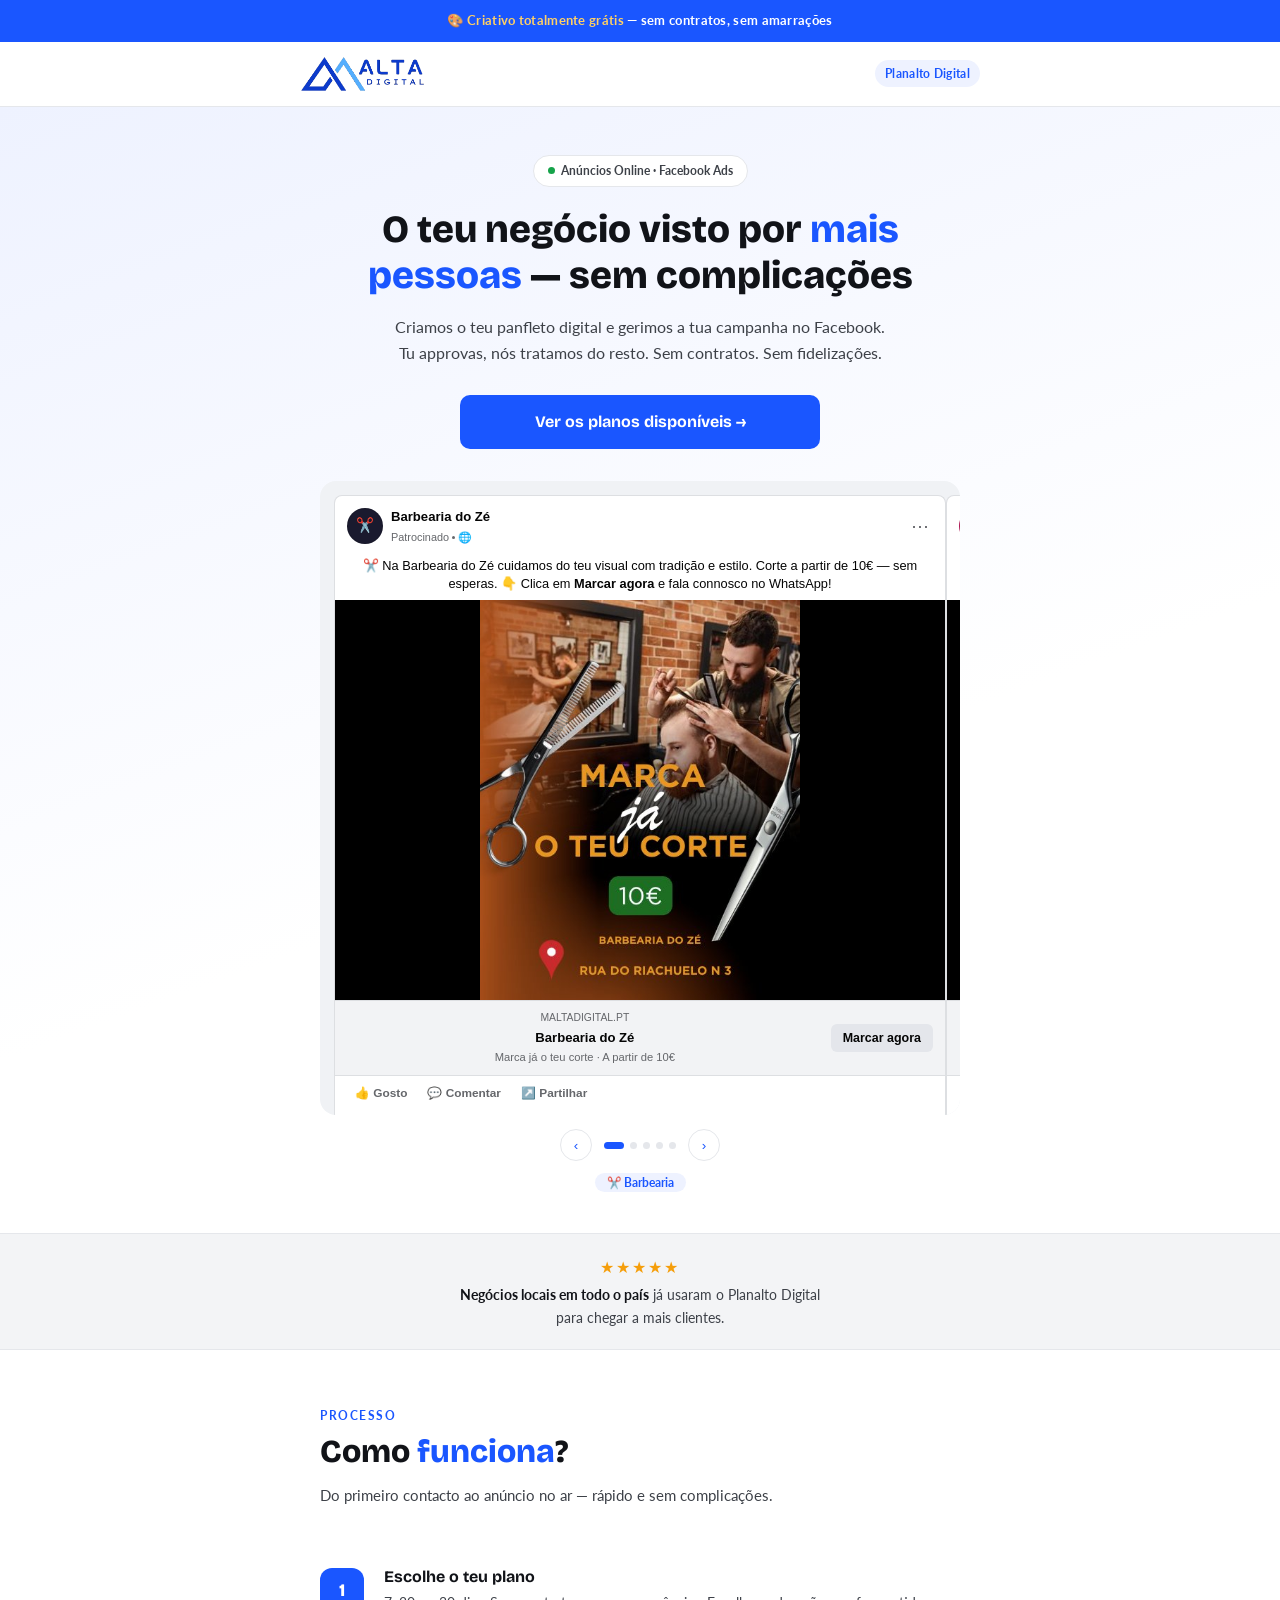
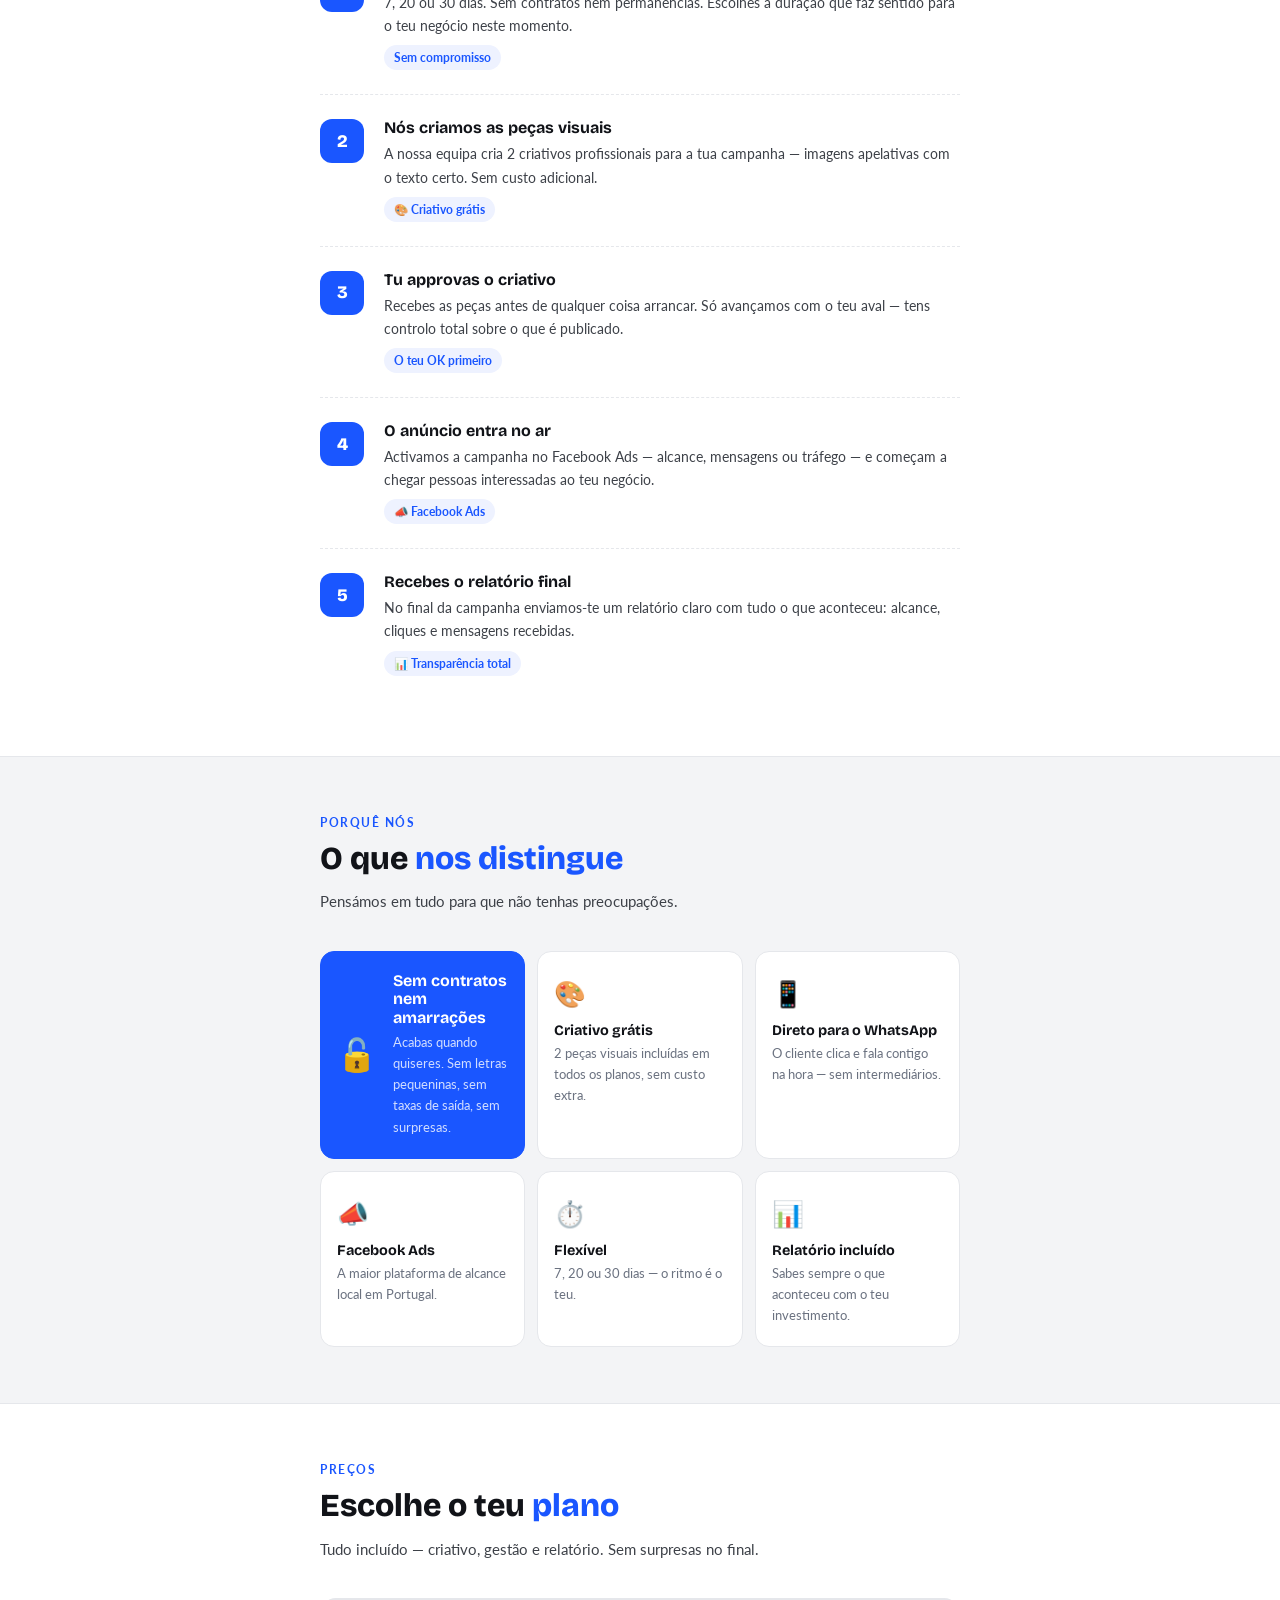
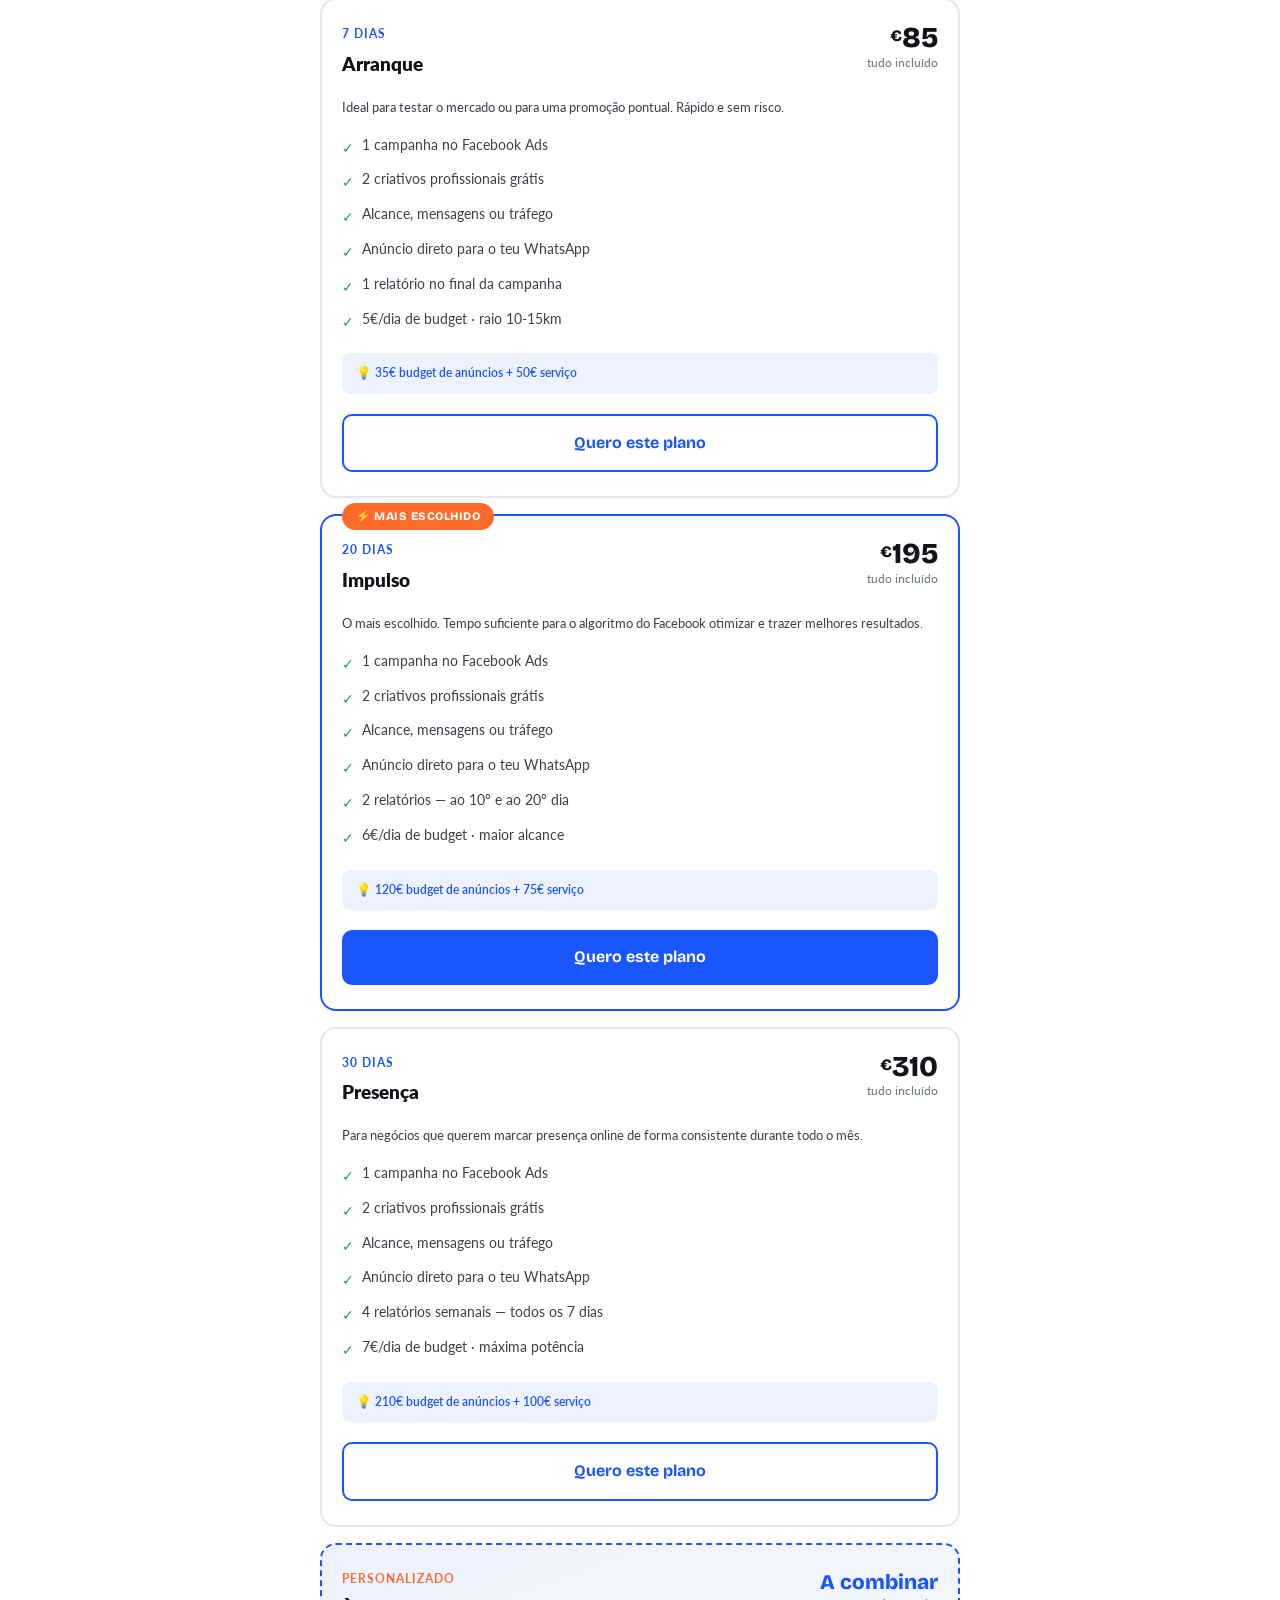
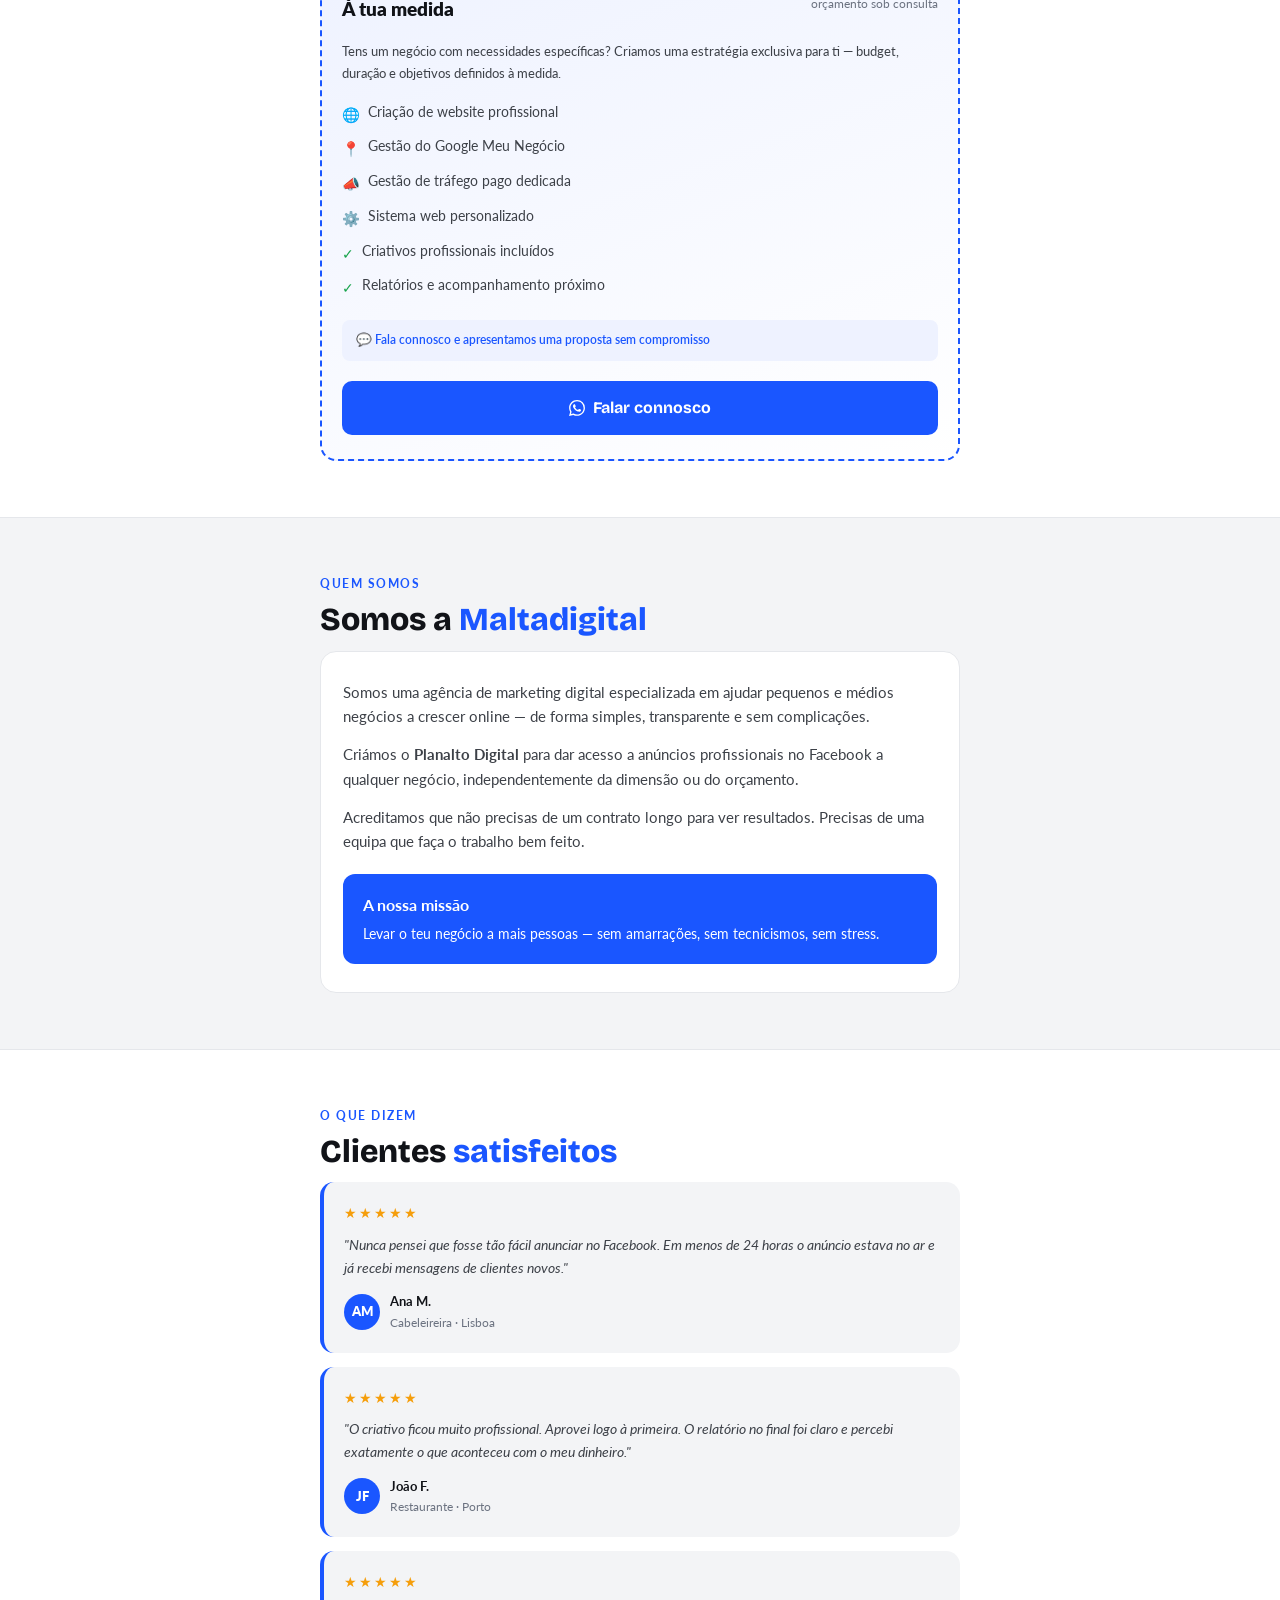
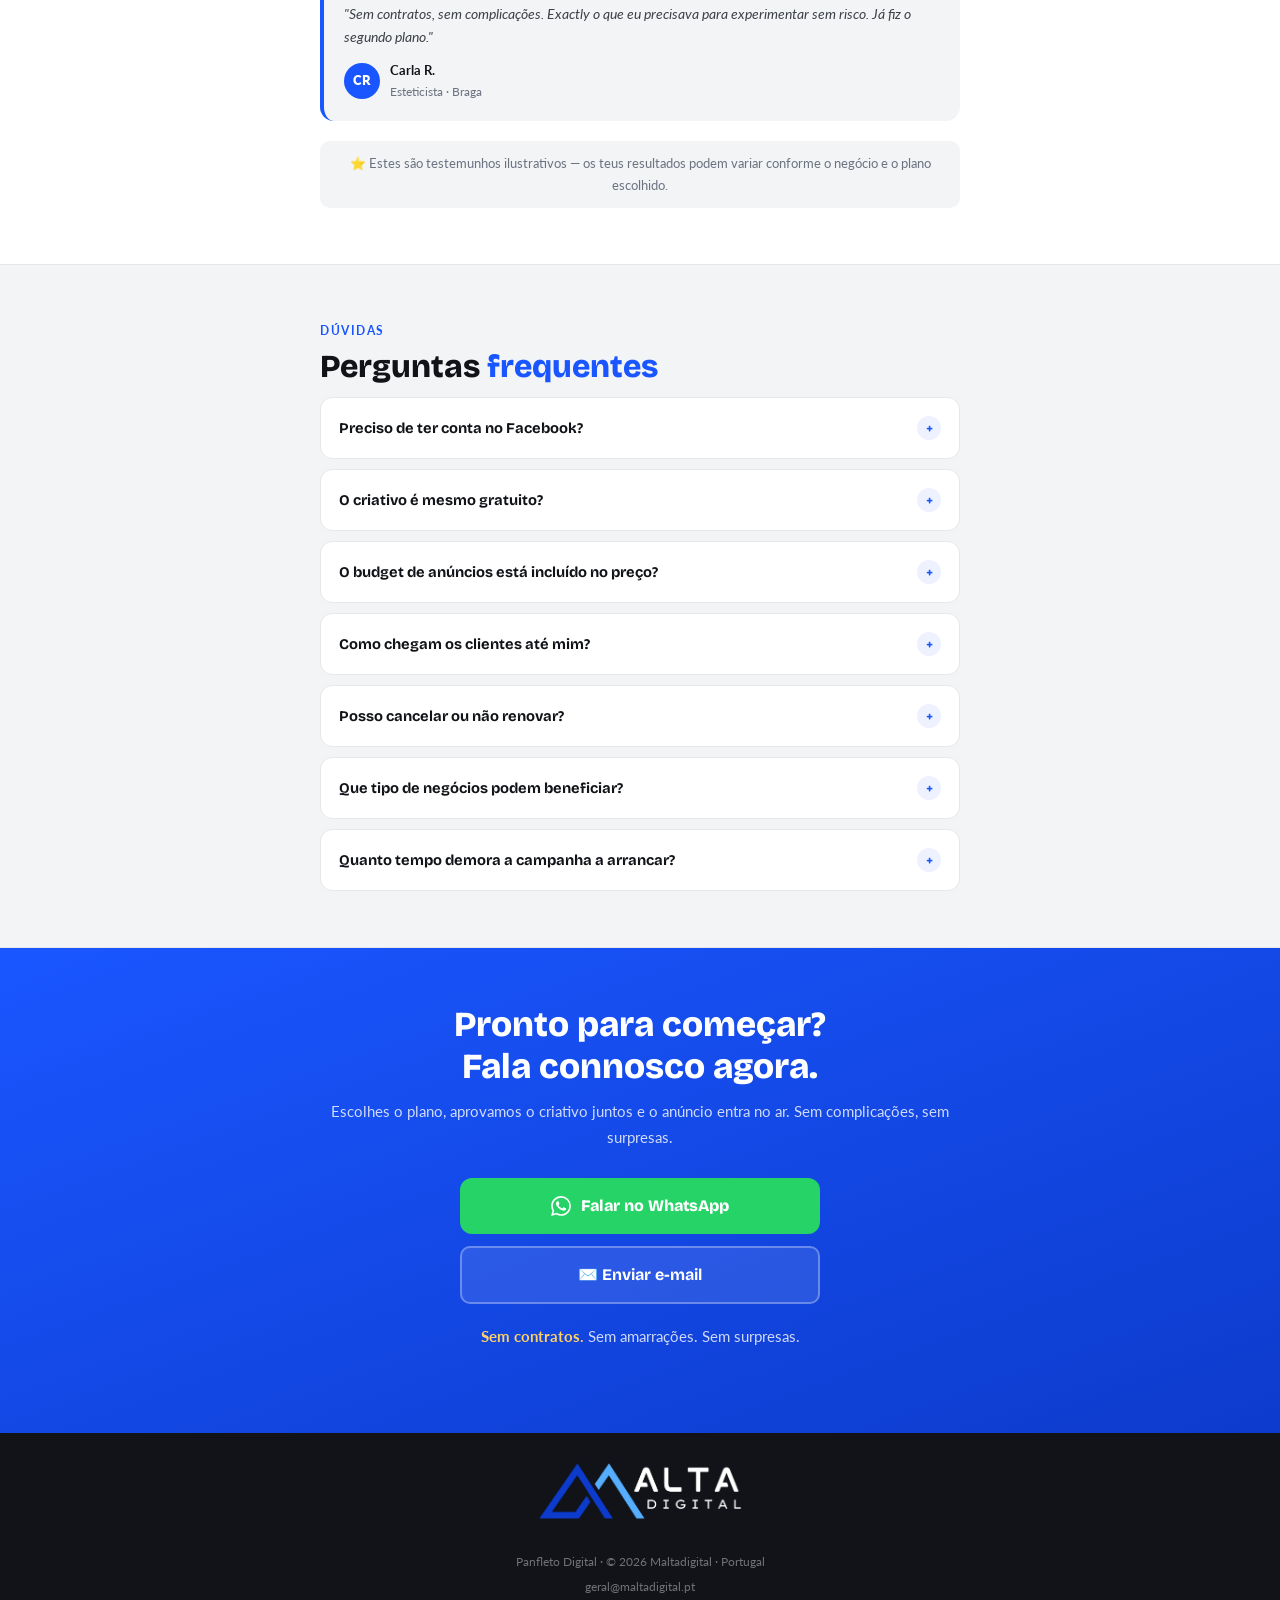
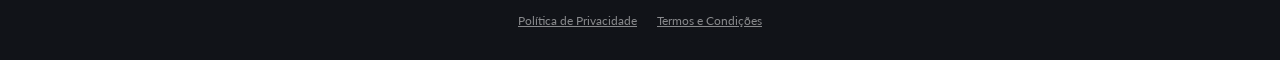
==== commit 2770c0ff: "Corrigir overflow das imagens no carrossel" ====
--- a/index.html
+++ b/index.html
@@ -542,7 +542,7 @@
 <!-- NAV -->
 <nav>
   <div class="inner">
-    <div class="logo"><img src="[data-uri]